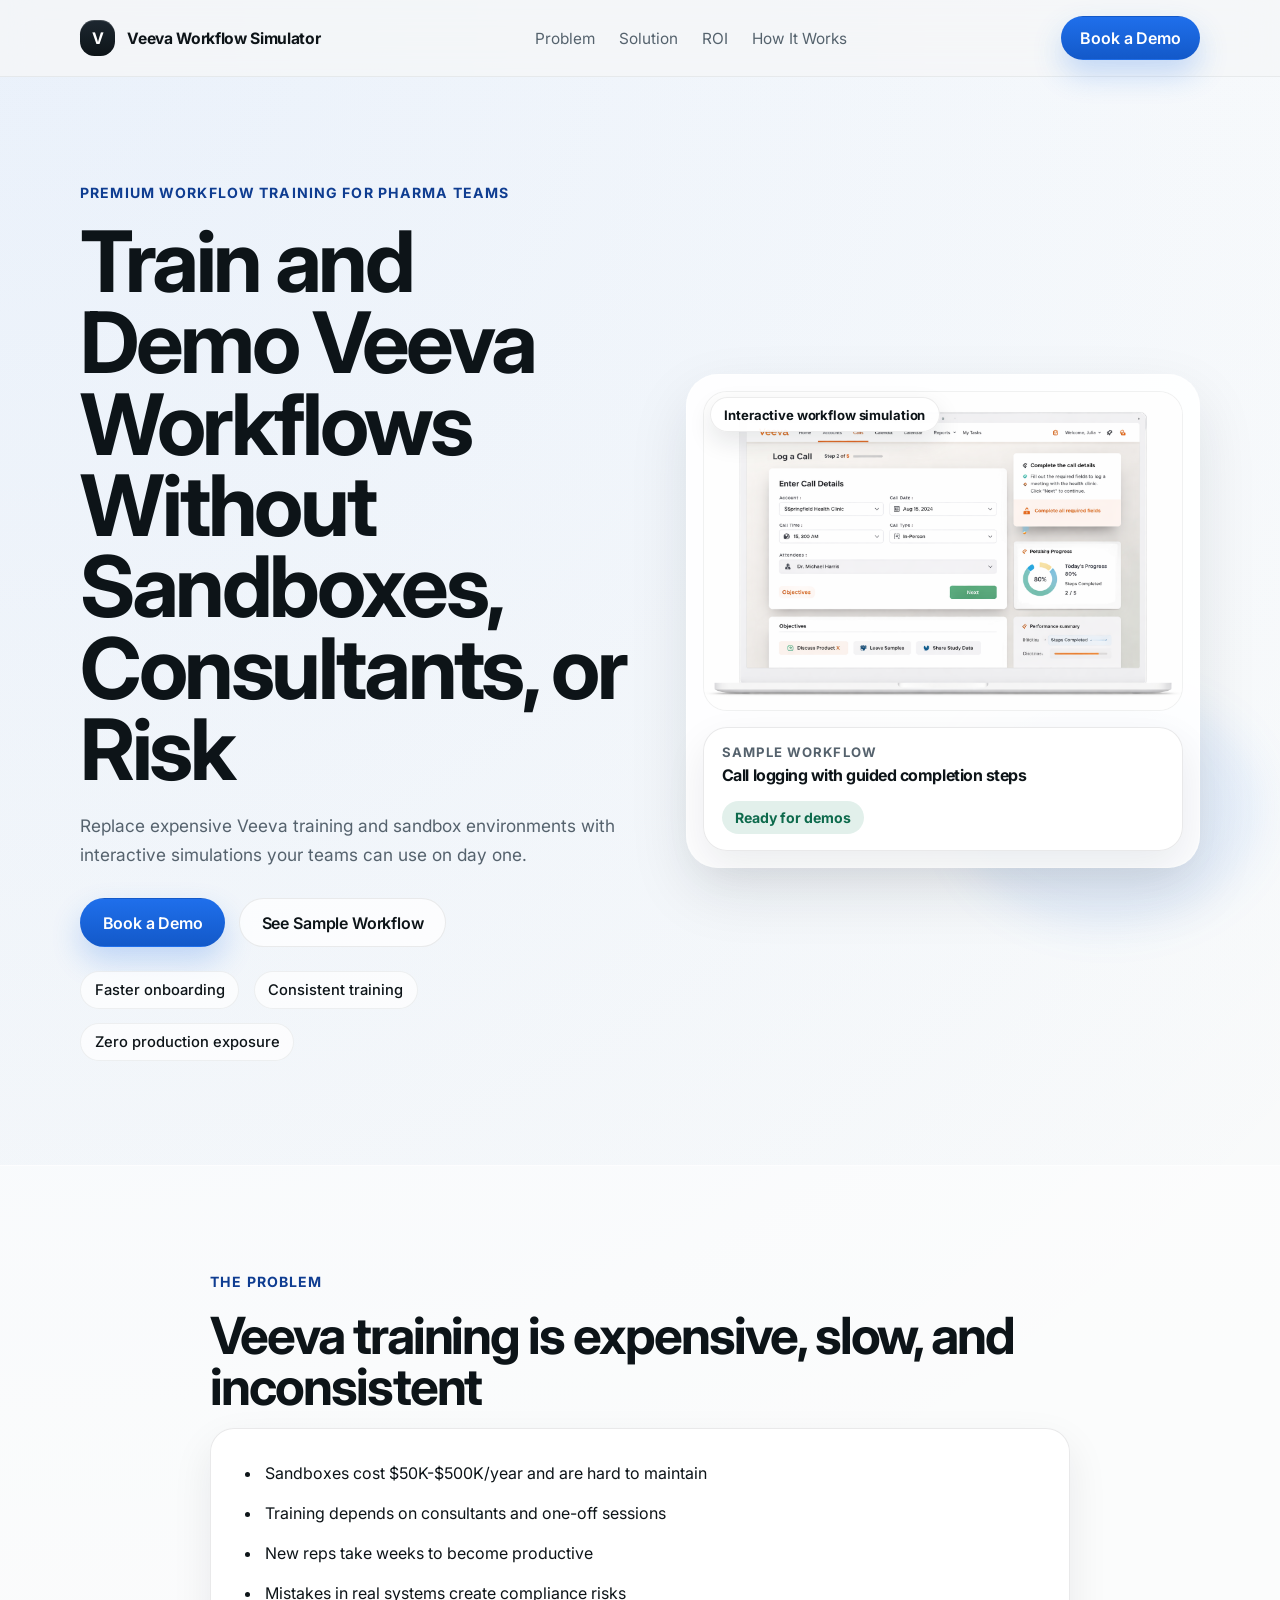
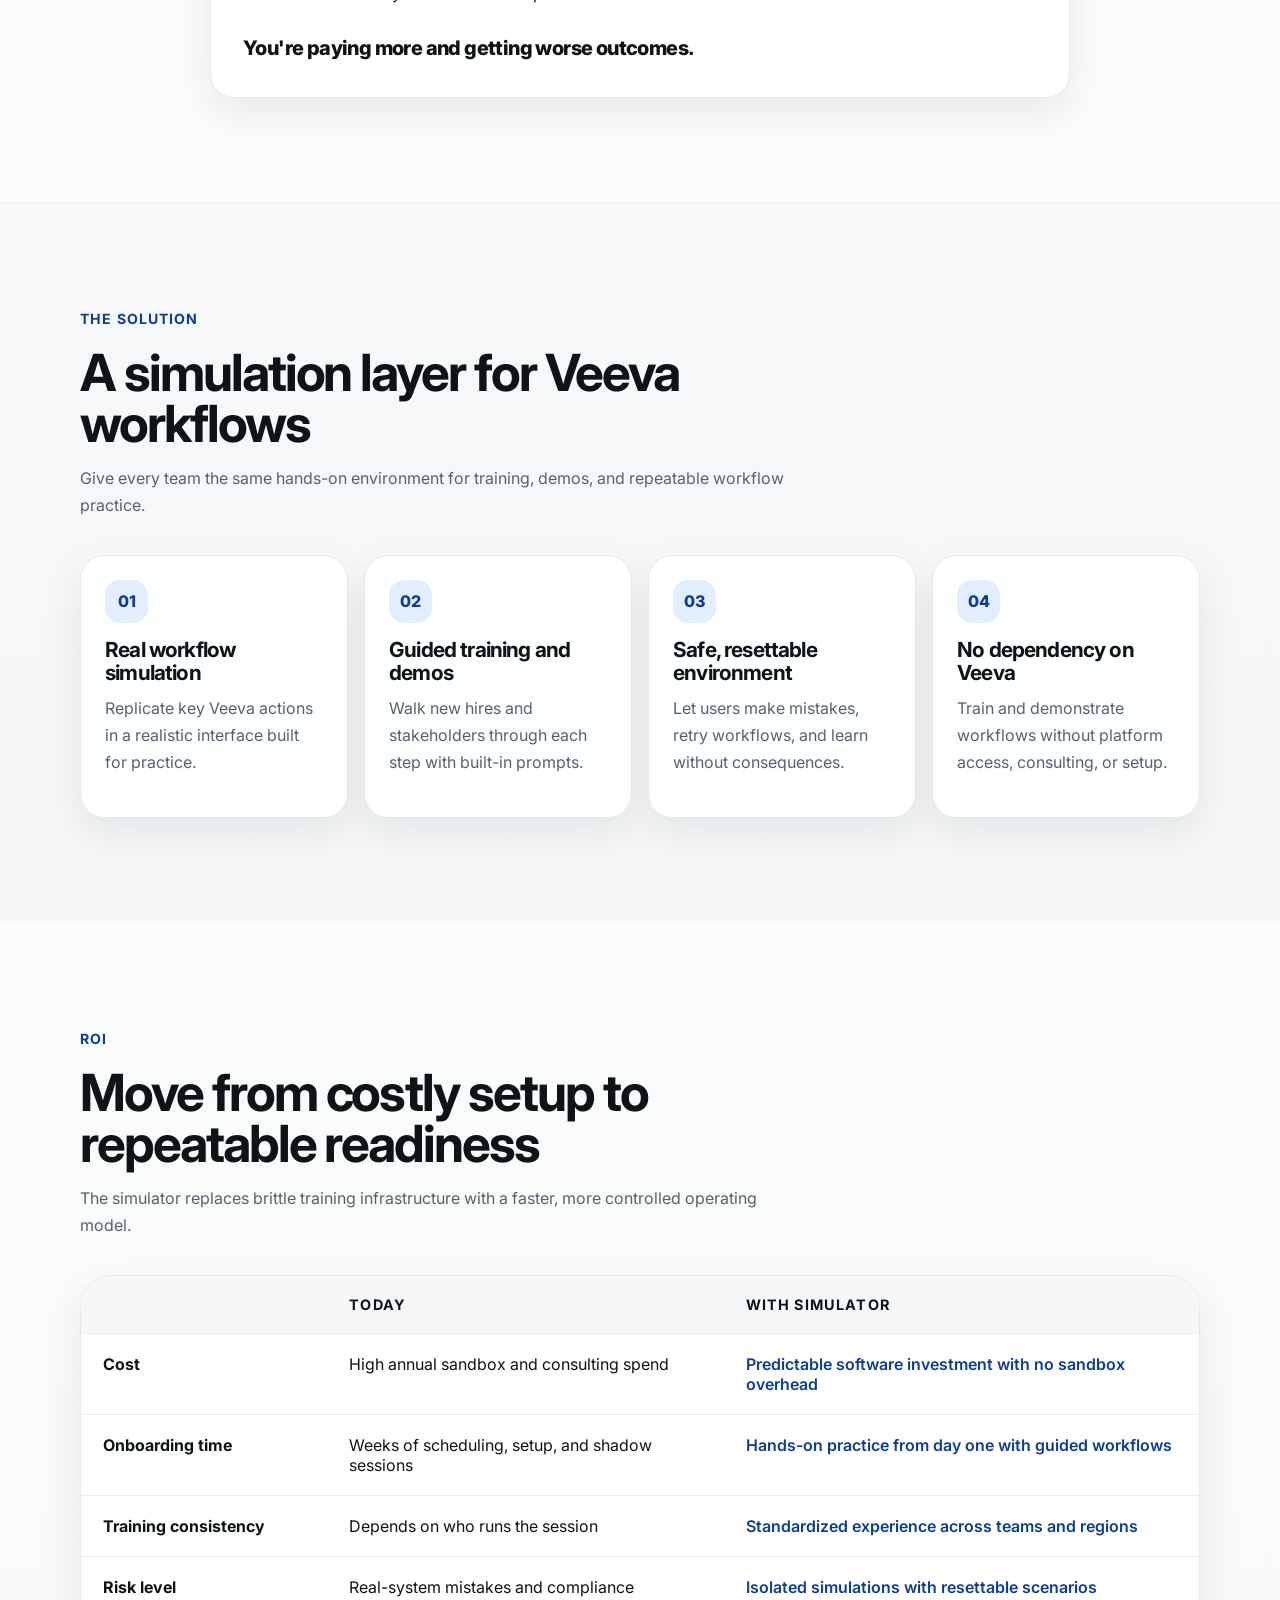
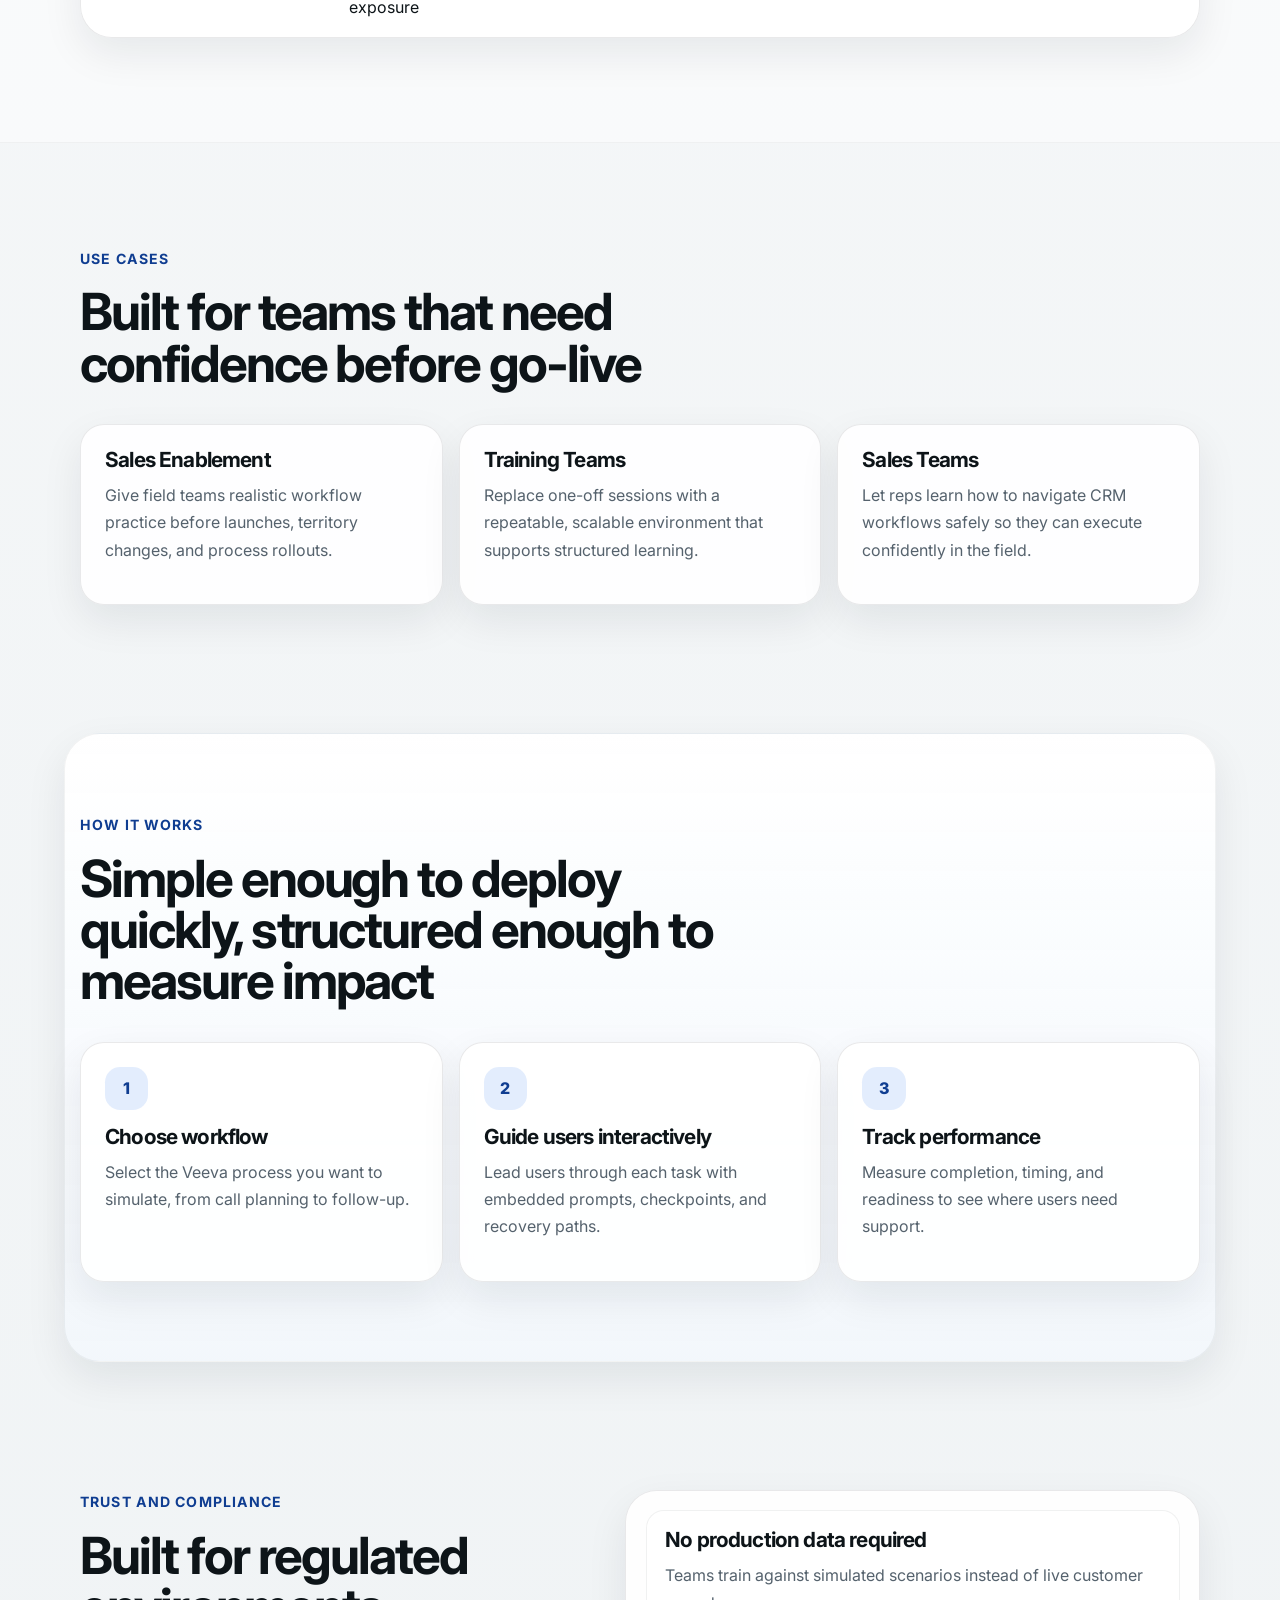
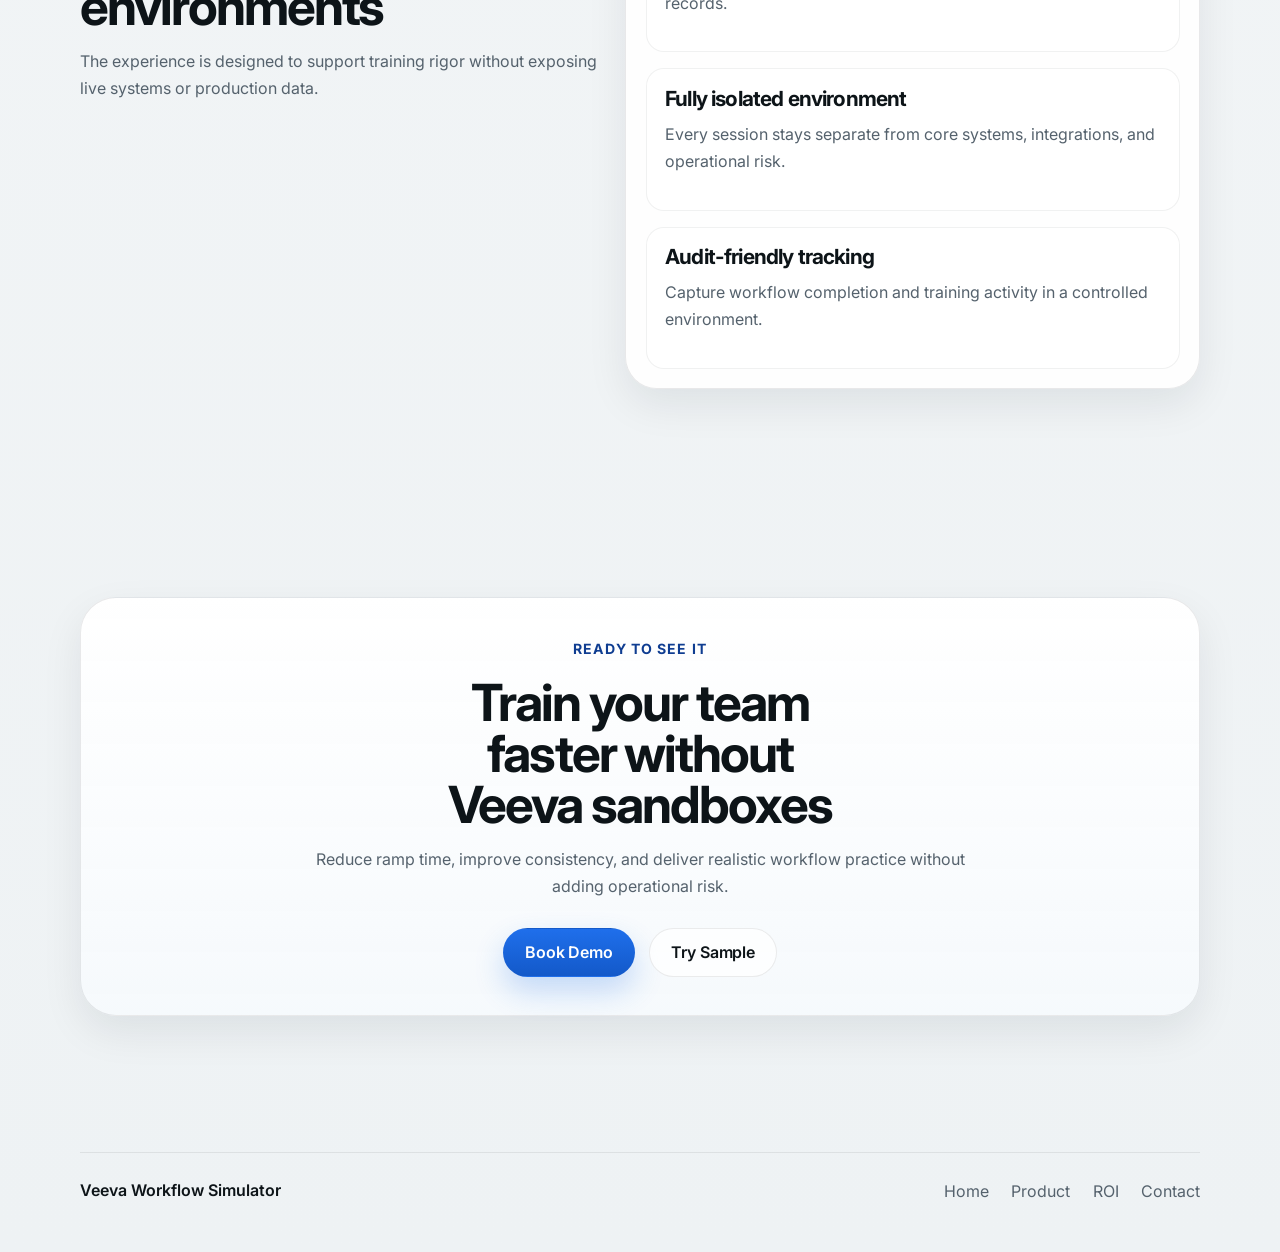
==== index.html @ b6fef2cb "Initial landing page" ====
<!DOCTYPE html>
<html lang="en">
  <head>
    <meta charset="UTF-8" />
    <meta name="viewport" content="width=device-width, initial-scale=1.0" />
    <title>Veeva Workflow Simulator</title>
    <meta
      name="description"
      content="Train and demo Veeva CRM workflows without sandboxes, consultants, or risk."
    />
    <link rel="preconnect" href="https://fonts.googleapis.com" />
    <link rel="preconnect" href="https://fonts.gstatic.com" crossorigin />
    <link
      href="https://fonts.googleapis.com/css2?family=Inter:wght@400;500;600;700;800&display=swap"
      rel="stylesheet"
    />
    <link rel="stylesheet" href="styles.css" />
  </head>
  <body>
    <div class="page-shell">
      <header class="site-header" id="top">
        <div class="container nav-row">
          <a class="brand" href="#top" aria-label="Veeva Workflow Simulator home">
            <span class="brand-mark">V</span>
            <span class="brand-text">Veeva Workflow Simulator</span>
          </a>

          <nav class="site-nav" aria-label="Primary">
            <a href="#problem">Problem</a>
            <a href="#solution">Solution</a>
            <a href="#roi">ROI</a>
            <a href="#how-it-works">How It Works</a>
          </nav>

          <a
            class="button button-primary button-small"
            href="https://calendly.com/justsaiingthings/30min"
            target="_blank"
            rel="noreferrer"
            >Book a Demo</a
          >
        </div>
      </header>

      <main>
        <section class="hero section">
          <div class="container hero-grid">
            <div class="hero-copy">
              <p class="eyebrow">Premium workflow training for pharma teams</p>
              <h1>Train and Demo Veeva Workflows Without Sandboxes, Consultants, or Risk</h1>
              <p class="hero-text">
                Replace expensive Veeva training and sandbox environments with
                interactive simulations your teams can use on day one.
              </p>
              <div class="hero-actions">
                <a
                  class="button button-primary"
                  href="https://calendly.com/justsaiingthings/30min"
                  target="_blank"
                  rel="noreferrer"
                  >Book a Demo</a
                >
                <a class="button button-secondary" href="#sample-workflow">See Sample Workflow</a>
              </div>
              <div class="hero-meta">
                <span>Faster onboarding</span>
                <span>Consistent training</span>
                <span>Zero production exposure</span>
              </div>
            </div>

            <div class="hero-panel" aria-label="Product preview">
              <div class="hero-shot-frame">
                <div class="hero-shot-badge">Interactive workflow simulation</div>
                <img
                  class="hero-shot"
                  src="assets/veeva-workflow-simulator-mock.png"
                  alt="Veeva workflow simulator call logging screen shown inside a laptop mockup"
                />
                <div class="hero-shot-caption">
                  <div>
                    <span>Sample workflow</span>
                    <strong>Call logging with guided completion steps</strong>
                  </div>
                  <span class="status-badge">Ready for demos</span>
                </div>
              </div>
            </div>
          </div>
        </section>

        <section class="section section-muted" id="problem">
          <div class="container narrow">
            <p class="eyebrow">The problem</p>
            <h2>Veeva training is expensive, slow, and inconsistent</h2>
            <div class="problem-panel">
              <ul class="bullet-list">
                <li>Sandboxes cost $50K-$500K/year and are hard to maintain</li>
                <li>Training depends on consultants and one-off sessions</li>
                <li>New reps take weeks to become productive</li>
                <li>Mistakes in real systems create compliance risks</li>
              </ul>
              <p class="problem-statement">You're paying more and getting worse outcomes.</p>
            </div>
          </div>
        </section>

        <section class="section" id="solution">
          <div class="container">
            <div class="section-heading">
              <p class="eyebrow">The solution</p>
              <h2>A simulation layer for Veeva workflows</h2>
              <p>
                Give every team the same hands-on environment for training, demos, and
                repeatable workflow practice.
              </p>
            </div>
            <div class="feature-grid">
              <article class="feature-card">
                <div class="feature-icon">01</div>
                <h3>Real workflow simulation</h3>
                <p>Replicate key Veeva actions in a realistic interface built for practice.</p>
              </article>
              <article class="feature-card">
                <div class="feature-icon">02</div>
                <h3>Guided training and demos</h3>
                <p>Walk new hires and stakeholders through each step with built-in prompts.</p>
              </article>
              <article class="feature-card">
                <div class="feature-icon">03</div>
                <h3>Safe, resettable environment</h3>
                <p>Let users make mistakes, retry workflows, and learn without consequences.</p>
              </article>
              <article class="feature-card">
                <div class="feature-icon">04</div>
                <h3>No dependency on Veeva</h3>
                <p>Train and demonstrate workflows without platform access, consulting, or setup.</p>
              </article>
            </div>
          </div>
        </section>

        <section class="section section-muted" id="roi">
          <div class="container">
            <div class="section-heading">
              <p class="eyebrow">ROI</p>
              <h2>Move from costly setup to repeatable readiness</h2>
              <p>
                The simulator replaces brittle training infrastructure with a faster,
                more controlled operating model.
              </p>
            </div>
            <div class="comparison-table-wrapper">
              <table class="comparison-table">
                <thead>
                  <tr>
                    <th scope="col"></th>
                    <th scope="col">Today</th>
                    <th scope="col">With Simulator</th>
                  </tr>
                </thead>
                <tbody>
                  <tr>
                    <th scope="row">Cost</th>
                    <td>High annual sandbox and consulting spend</td>
                    <td>Predictable software investment with no sandbox overhead</td>
                  </tr>
                  <tr>
                    <th scope="row">Onboarding time</th>
                    <td>Weeks of scheduling, setup, and shadow sessions</td>
                    <td>Hands-on practice from day one with guided workflows</td>
                  </tr>
                  <tr>
                    <th scope="row">Training consistency</th>
                    <td>Depends on who runs the session</td>
                    <td>Standardized experience across teams and regions</td>
                  </tr>
                  <tr>
                    <th scope="row">Risk level</th>
                    <td>Real-system mistakes and compliance exposure</td>
                    <td>Isolated simulations with resettable scenarios</td>
                  </tr>
                </tbody>
              </table>
            </div>
          </div>
        </section>

        <section class="section" id="use-cases">
          <div class="container">
            <div class="section-heading">
              <p class="eyebrow">Use cases</p>
              <h2>Built for teams that need confidence before go-live</h2>
            </div>
            <div class="use-case-grid">
              <article class="use-case-card">
                <h3>Sales Enablement</h3>
                <p>
                  Give field teams realistic workflow practice before launches, territory
                  changes, and process rollouts.
                </p>
              </article>
              <article class="use-case-card">
                <h3>Training Teams</h3>
                <p>
                  Replace one-off sessions with a repeatable, scalable environment that
                  supports structured learning.
                </p>
              </article>
              <article class="use-case-card">
                <h3>Sales Teams</h3>
                <p>
                  Let reps learn how to navigate CRM workflows safely so they can execute
                  confidently in the field.
                </p>
              </article>
            </div>
          </div>
        </section>

        <section class="section section-accent" id="how-it-works">
          <div class="container">
            <div class="section-heading">
              <p class="eyebrow">How it works</p>
              <h2>Simple enough to deploy quickly, structured enough to measure impact</h2>
            </div>
            <div class="steps-grid">
              <article class="step-card">
                <div class="step-icon">1</div>
                <h3>Choose workflow</h3>
                <p>Select the Veeva process you want to simulate, from call planning to follow-up.</p>
              </article>
              <article class="step-card">
                <div class="step-icon">2</div>
                <h3>Guide users interactively</h3>
                <p>Lead users through each task with embedded prompts, checkpoints, and recovery paths.</p>
              </article>
              <article class="step-card">
                <div class="step-icon">3</div>
                <h3>Track performance</h3>
                <p>Measure completion, timing, and readiness to see where users need support.</p>
              </article>
            </div>
          </div>
        </section>

        <section class="section" id="sample-workflow">
          <div class="container trust-grid">
            <div class="section-heading align-left">
              <p class="eyebrow">Trust and compliance</p>
              <h2>Built for regulated environments</h2>
              <p>
                The experience is designed to support training rigor without exposing live
                systems or production data.
              </p>
            </div>
            <div class="trust-panel">
              <div class="trust-item">
                <h3>No production data required</h3>
                <p>Teams train against simulated scenarios instead of live customer records.</p>
              </div>
              <div class="trust-item">
                <h3>Fully isolated environment</h3>
                <p>Every session stays separate from core systems, integrations, and operational risk.</p>
              </div>
              <div class="trust-item">
                <h3>Audit-friendly tracking</h3>
                <p>Capture workflow completion and training activity in a controlled environment.</p>
              </div>
            </div>
          </div>
        </section>

        <section class="section final-cta" id="final-cta">
          <div class="container final-cta-card">
            <p class="eyebrow">Ready to see it</p>
            <h2>Train your team faster without Veeva sandboxes</h2>
            <p>
              Reduce ramp time, improve consistency, and deliver realistic workflow practice
              without adding operational risk.
            </p>
            <div class="hero-actions">
              <a
                class="button button-primary"
                href="https://calendly.com/justsaiingthings/30min"
                target="_blank"
                rel="noreferrer"
                >Book Demo</a
              >
              <a class="button button-secondary" href="#sample-workflow">Try Sample</a>
            </div>
          </div>
        </section>
      </main>

      <footer class="site-footer">
        <div class="container footer-row">
          <p>Veeva Workflow Simulator</p>
          <div class="footer-links">
            <a href="#top">Home</a>
            <a href="#solution">Product</a>
            <a href="#roi">ROI</a>
            <a href="#final-cta">Contact</a>
          </div>
        </div>
      </footer>
    </div>

    <script src="script.js"></script>
  </body>
</html>
---- styles.css ----
:root {
  --bg: #f5f7f8;
  --surface: rgba(255, 255, 255, 0.9);
  --surface-strong: #ffffff;
  --surface-dark: #101417;
  --text: #0d1418;
  --muted: #55626d;
  --border: rgba(13, 20, 24, 0.09);
  --border-strong: rgba(13, 20, 24, 0.16);
  --accent: #1f6feb;
  --accent-soft: rgba(31, 111, 235, 0.12);
  --accent-deep: #0f3d91;
  --success-soft: rgba(18, 128, 92, 0.12);
  --shadow-lg: 0 24px 60px rgba(18, 29, 37, 0.10);
  --shadow-md: 0 16px 40px rgba(18, 29, 37, 0.08);
  --radius-xl: 32px;
  --radius-lg: 24px;
  --radius-md: 18px;
  --radius-sm: 14px;
  --container: 1120px;
}

*,
*::before,
*::after {
  box-sizing: border-box;
}

html {
  scroll-behavior: smooth;
}

body {
  margin: 0;
  font-family: "Inter", system-ui, -apple-system, BlinkMacSystemFont, "Segoe UI", sans-serif;
  background:
    radial-gradient(circle at top left, rgba(31, 111, 235, 0.08), transparent 28%),
    linear-gradient(180deg, #fbfcfc 0%, var(--bg) 45%, #eef2f4 100%);
  color: var(--text);
}

a {
  color: inherit;
  text-decoration: none;
}

a:focus-visible,
button:focus-visible {
  outline: 3px solid rgba(31, 111, 235, 0.28);
  outline-offset: 3px;
}

img {
  max-width: 100%;
}

button,
a,
input,
textarea,
select {
  font: inherit;
}

.page-shell {
  min-height: 100vh;
}

.container {
  width: min(calc(100% - 2rem), var(--container));
  margin: 0 auto;
}

.narrow {
  width: min(calc(100% - 2rem), 860px);
}

.section {
  padding: 5.5rem 0;
}

.section-muted {
  background: rgba(255, 255, 255, 0.52);
  border-top: 1px solid rgba(255, 255, 255, 0.72);
  border-bottom: 1px solid rgba(13, 20, 24, 0.04);
}

.section-accent {
  position: relative;
}

.section-accent::before {
  content: "";
  position: absolute;
  inset: 1.5rem auto auto 50%;
  width: min(90vw, 1160px);
  height: calc(100% - 3rem);
  transform: translateX(-50%);
  border-radius: 36px;
  background: linear-gradient(180deg, rgba(255, 255, 255, 0.94), rgba(242, 247, 252, 0.88));
  border: 1px solid rgba(13, 20, 24, 0.05);
  box-shadow: var(--shadow-md);
  z-index: 0;
}

.section-accent .container {
  position: relative;
  z-index: 1;
}

.site-header {
  position: sticky;
  top: 0;
  z-index: 10;
  backdrop-filter: blur(18px);
  background: rgba(245, 247, 248, 0.78);
  border-bottom: 1px solid rgba(13, 20, 24, 0.06);
}

.site-header.is-scrolled {
  background: rgba(255, 255, 255, 0.92);
  box-shadow: 0 8px 30px rgba(18, 29, 37, 0.05);
}

.nav-row {
  display: flex;
  align-items: center;
  justify-content: space-between;
  gap: 1rem;
  min-height: 76px;
}

.brand {
  display: inline-flex;
  align-items: center;
  gap: 0.75rem;
  font-weight: 700;
  letter-spacing: -0.02em;
}

.brand-mark {
  display: grid;
  place-items: center;
  width: 2.2rem;
  height: 2.2rem;
  border-radius: 0.9rem;
  background: linear-gradient(180deg, #1d2730, #0d1418);
  color: #fff;
  box-shadow: inset 0 1px 0 rgba(255, 255, 255, 0.16);
}

.brand-text {
  font-size: 0.98rem;
}

.site-nav {
  display: none;
  align-items: center;
  gap: 1.5rem;
  color: var(--muted);
  font-size: 0.96rem;
}

.site-nav a:hover,
.footer-links a:hover {
  color: var(--text);
}

.button {
  display: inline-flex;
  align-items: center;
  justify-content: center;
  min-height: 3rem;
  padding: 0.85rem 1.35rem;
  border-radius: 999px;
  border: 1px solid transparent;
  font-weight: 600;
  letter-spacing: -0.01em;
  transition:
    transform 180ms ease,
    box-shadow 180ms ease,
    border-color 180ms ease,
    background-color 180ms ease;
}

.button:hover {
  transform: translateY(-1px);
}

.button-primary {
  background: linear-gradient(180deg, var(--accent), #1359c9);
  color: #fff;
  box-shadow: 0 14px 30px rgba(31, 111, 235, 0.24);
}

.button-primary:hover {
  box-shadow: 0 18px 34px rgba(31, 111, 235, 0.28);
}

.button-secondary {
  background: rgba(255, 255, 255, 0.72);
  color: var(--text);
  border-color: rgba(13, 20, 24, 0.08);
}

.button-secondary:hover {
  background: rgba(255, 255, 255, 0.96);
  border-color: rgba(13, 20, 24, 0.14);
}

.button-small {
  min-height: 2.65rem;
  padding: 0.7rem 1.15rem;
}

.hero {
  padding-top: 4rem;
  overflow: hidden;
}

.hero-grid {
  display: grid;
  gap: 2.5rem;
  align-items: center;
}

.eyebrow {
  margin: 0 0 1rem;
  color: var(--accent-deep);
  font-size: 0.88rem;
  font-weight: 700;
  letter-spacing: 0.08em;
  text-transform: uppercase;
}

h1,
h2,
h3,
p {
  margin-top: 0;
}

h1,
h2,
h3 {
  letter-spacing: -0.04em;
}

h1 {
  margin-bottom: 1.25rem;
  font-size: clamp(2.8rem, 7vw, 5.3rem);
  line-height: 0.96;
  max-width: 12ch;
}

h2 {
  margin-bottom: 1rem;
  font-size: clamp(2rem, 4vw, 3.4rem);
  line-height: 1;
}

h3 {
  margin-bottom: 0.75rem;
  font-size: 1.3rem;
  line-height: 1.1;
}

p {
  color: var(--muted);
  line-height: 1.7;
}

.hero-text {
  max-width: 36rem;
  margin-bottom: 1.8rem;
  font-size: 1.08rem;
}

.hero-actions {
  display: flex;
  flex-wrap: wrap;
  gap: 0.85rem;
}

.hero-meta {
  display: flex;
  flex-wrap: wrap;
  gap: 0.9rem;
  margin-top: 1.5rem;
}

.hero-meta span {
  display: inline-flex;
  align-items: center;
  gap: 0.4rem;
  padding: 0.55rem 0.85rem;
  border-radius: 999px;
  background: rgba(255, 255, 255, 0.7);
  border: 1px solid rgba(13, 20, 24, 0.06);
  color: var(--text);
  font-size: 0.92rem;
  font-weight: 500;
}

.hero-panel {
  position: relative;
}

.hero-panel::before {
  content: "";
  position: absolute;
  inset: auto -12% -12% auto;
  width: 60%;
  height: 48%;
  border-radius: 50%;
  background: rgba(31, 111, 235, 0.08);
  filter: blur(20px);
}

.hero-shot-frame {
  position: relative;
  padding: 1rem;
  border-radius: var(--radius-xl);
  background: rgba(255, 255, 255, 0.88);
  border: 1px solid rgba(255, 255, 255, 0.9);
  box-shadow: var(--shadow-lg);
}

.hero-shot-badge {
  position: absolute;
  top: 1.4rem;
  left: 1.4rem;
  z-index: 1;
  display: inline-flex;
  align-items: center;
  min-height: 2.2rem;
  padding: 0.45rem 0.85rem;
  border-radius: 999px;
  background: rgba(255, 255, 255, 0.92);
  border: 1px solid rgba(13, 20, 24, 0.08);
  color: var(--text);
  font-size: 0.82rem;
  font-weight: 700;
  letter-spacing: -0.01em;
  box-shadow: 0 10px 24px rgba(18, 29, 37, 0.10);
}

.hero-shot {
  display: block;
  width: 100%;
  height: auto;
  border-radius: 24px;
  border: 1px solid rgba(13, 20, 24, 0.06);
  background: #fff;
}

.hero-shot-caption,
.feature-card,
.use-case-card,
.step-card,
.trust-panel,
.problem-panel,
.final-cta-card {
  background: var(--surface);
  border: 1px solid var(--border);
  box-shadow: var(--shadow-md);
}

.hero-shot-caption {
  display: flex;
  flex-wrap: wrap;
  align-items: center;
  justify-content: space-between;
  gap: 1rem;
  margin-top: 1rem;
  padding: 1rem 1.1rem;
  border-radius: var(--radius-lg);
}

.status-badge {
  padding: 0.5rem 0.8rem;
  border-radius: 999px;
  background: var(--success-soft);
  color: #0d6a4c;
  font-size: 0.88rem;
  font-weight: 700;
}

.hero-shot-caption > div > span {
  display: block;
  margin-bottom: 0.3rem;
  color: var(--muted);
  font-size: 0.82rem;
  font-weight: 700;
  letter-spacing: 0.08em;
  text-transform: uppercase;
}

.hero-shot-caption > div > strong {
  display: block;
  letter-spacing: -0.03em;
  color: var(--text);
}

.section-heading {
  max-width: 44rem;
  margin-bottom: 2.2rem;
}

.section-heading.align-left {
  margin-bottom: 0;
}

.bullet-list {
  margin: 0;
  padding-left: 1.2rem;
  color: var(--text);
}

.bullet-list li {
  margin-bottom: 0.9rem;
  padding-left: 0.2rem;
  line-height: 1.6;
}

.problem-panel {
  padding: 2rem;
  border-radius: var(--radius-lg);
}

.problem-statement {
  margin: 1.5rem 0 0;
  color: var(--text);
  font-size: 1.25rem;
  font-weight: 800;
  letter-spacing: -0.03em;
}

.feature-grid,
.use-case-grid,
.steps-grid {
  display: grid;
  gap: 1rem;
}

.feature-card,
.use-case-card,
.step-card {
  padding: 1.5rem;
  border-radius: var(--radius-lg);
  transition:
    transform 180ms ease,
    box-shadow 180ms ease,
    border-color 180ms ease;
}

.feature-card:hover,
.use-case-card:hover,
.step-card:hover {
  transform: translateY(-3px);
  border-color: var(--border-strong);
  box-shadow: 0 20px 44px rgba(18, 29, 37, 0.11);
}

.feature-icon,
.step-icon {
  display: inline-grid;
  place-items: center;
  width: 2.7rem;
  height: 2.7rem;
  margin-bottom: 1rem;
  border-radius: 0.95rem;
  background: var(--accent-soft);
  color: var(--accent-deep);
  font-weight: 800;
}

.comparison-table-wrapper {
  overflow-x: auto;
  border-radius: var(--radius-xl);
  border: 1px solid var(--border);
  background: rgba(255, 255, 255, 0.88);
  box-shadow: var(--shadow-md);
}

.comparison-table {
  width: 100%;
  border-collapse: collapse;
  min-width: 720px;
}

.comparison-table th,
.comparison-table td {
  padding: 1.25rem 1.4rem;
  text-align: left;
  border-bottom: 1px solid rgba(13, 20, 24, 0.08);
  vertical-align: top;
}

.comparison-table thead th {
  background: rgba(245, 247, 248, 0.92);
  color: var(--text);
  font-size: 0.9rem;
  text-transform: uppercase;
  letter-spacing: 0.08em;
}

.comparison-table tbody th {
  color: var(--text);
  width: 22%;
}

.comparison-table tbody tr:last-child th,
.comparison-table tbody tr:last-child td {
  border-bottom: 0;
}

.comparison-table td:last-child {
  color: var(--accent-deep);
  font-weight: 600;
}

.trust-grid {
  display: grid;
  gap: 1.6rem;
  align-items: start;
}

.trust-panel {
  display: grid;
  gap: 1rem;
  padding: 1.2rem;
  border-radius: var(--radius-xl);
}

.trust-item {
  padding: 1.15rem;
  border-radius: var(--radius-md);
  background: rgba(255, 255, 255, 0.82);
  border: 1px solid rgba(13, 20, 24, 0.06);
}

.trust-item h3,
.use-case-card h3,
.step-card h3,
.feature-card h3 {
  margin-bottom: 0.65rem;
}

.final-cta {
  padding-top: 2rem;
}

.final-cta-card {
  padding: 2.4rem;
  border-radius: calc(var(--radius-xl) + 4px);
  text-align: center;
  background:
    linear-gradient(180deg, rgba(255, 255, 255, 0.96), rgba(245, 249, 252, 0.92)),
    var(--surface);
}

.final-cta-card h2 {
  max-width: 13ch;
  margin-right: auto;
  margin-left: auto;
}

.final-cta-card p {
  max-width: 42rem;
  margin-right: auto;
  margin-left: auto;
}

.final-cta-card .hero-actions {
  justify-content: center;
  margin-top: 1.7rem;
}

.site-footer {
  padding: 2rem 0 3rem;
}

.footer-row {
  display: flex;
  flex-direction: column;
  gap: 1rem;
  padding-top: 1.5rem;
  border-top: 1px solid rgba(13, 20, 24, 0.08);
}

.footer-row p {
  margin: 0;
  color: var(--text);
  font-weight: 600;
}

.footer-links {
  display: flex;
  flex-wrap: wrap;
  gap: 1rem 1.4rem;
  color: var(--muted);
}

[data-reveal] {
  opacity: 0;
  transform: translateY(20px);
  transition:
    opacity 540ms ease,
    transform 540ms ease;
}

[data-reveal].is-visible {
  opacity: 1;
  transform: translateY(0);
}

@media (min-width: 700px) {
  .section {
    padding: 6.5rem 0;
  }

  .feature-grid,
  .steps-grid {
    grid-template-columns: repeat(2, minmax(0, 1fr));
  }

  .use-case-grid {
    grid-template-columns: repeat(3, minmax(0, 1fr));
  }

  .trust-grid {
    grid-template-columns: minmax(0, 0.95fr) minmax(0, 1.05fr);
  }

  .footer-row {
    flex-direction: row;
    align-items: center;
    justify-content: space-between;
  }
}

@media (min-width: 920px) {
  .site-nav {
    display: inline-flex;
  }

  .hero-grid {
    grid-template-columns: minmax(0, 1fr) minmax(420px, 0.92fr);
    gap: 3rem;
  }

  .feature-grid {
    grid-template-columns: repeat(4, minmax(0, 1fr));
  }

  .steps-grid {
    grid-template-columns: repeat(3, minmax(0, 1fr));
  }
}

@media (max-width: 699px) {
  .site-header .button-small {
    display: none;
  }

  h1 {
    max-width: 10ch;
  }
}

@media (prefers-reduced-motion: reduce) {
  html {
    scroll-behavior: auto;
  }

  *,
  *::before,
  *::after {
    animation-duration: 0.01ms !important;
    animation-iteration-count: 1 !important;
    transition-duration: 0.01ms !important;
    scroll-behavior: auto !important;
  }

  [data-reveal] {
    opacity: 1;
    transform: none;
  }
}
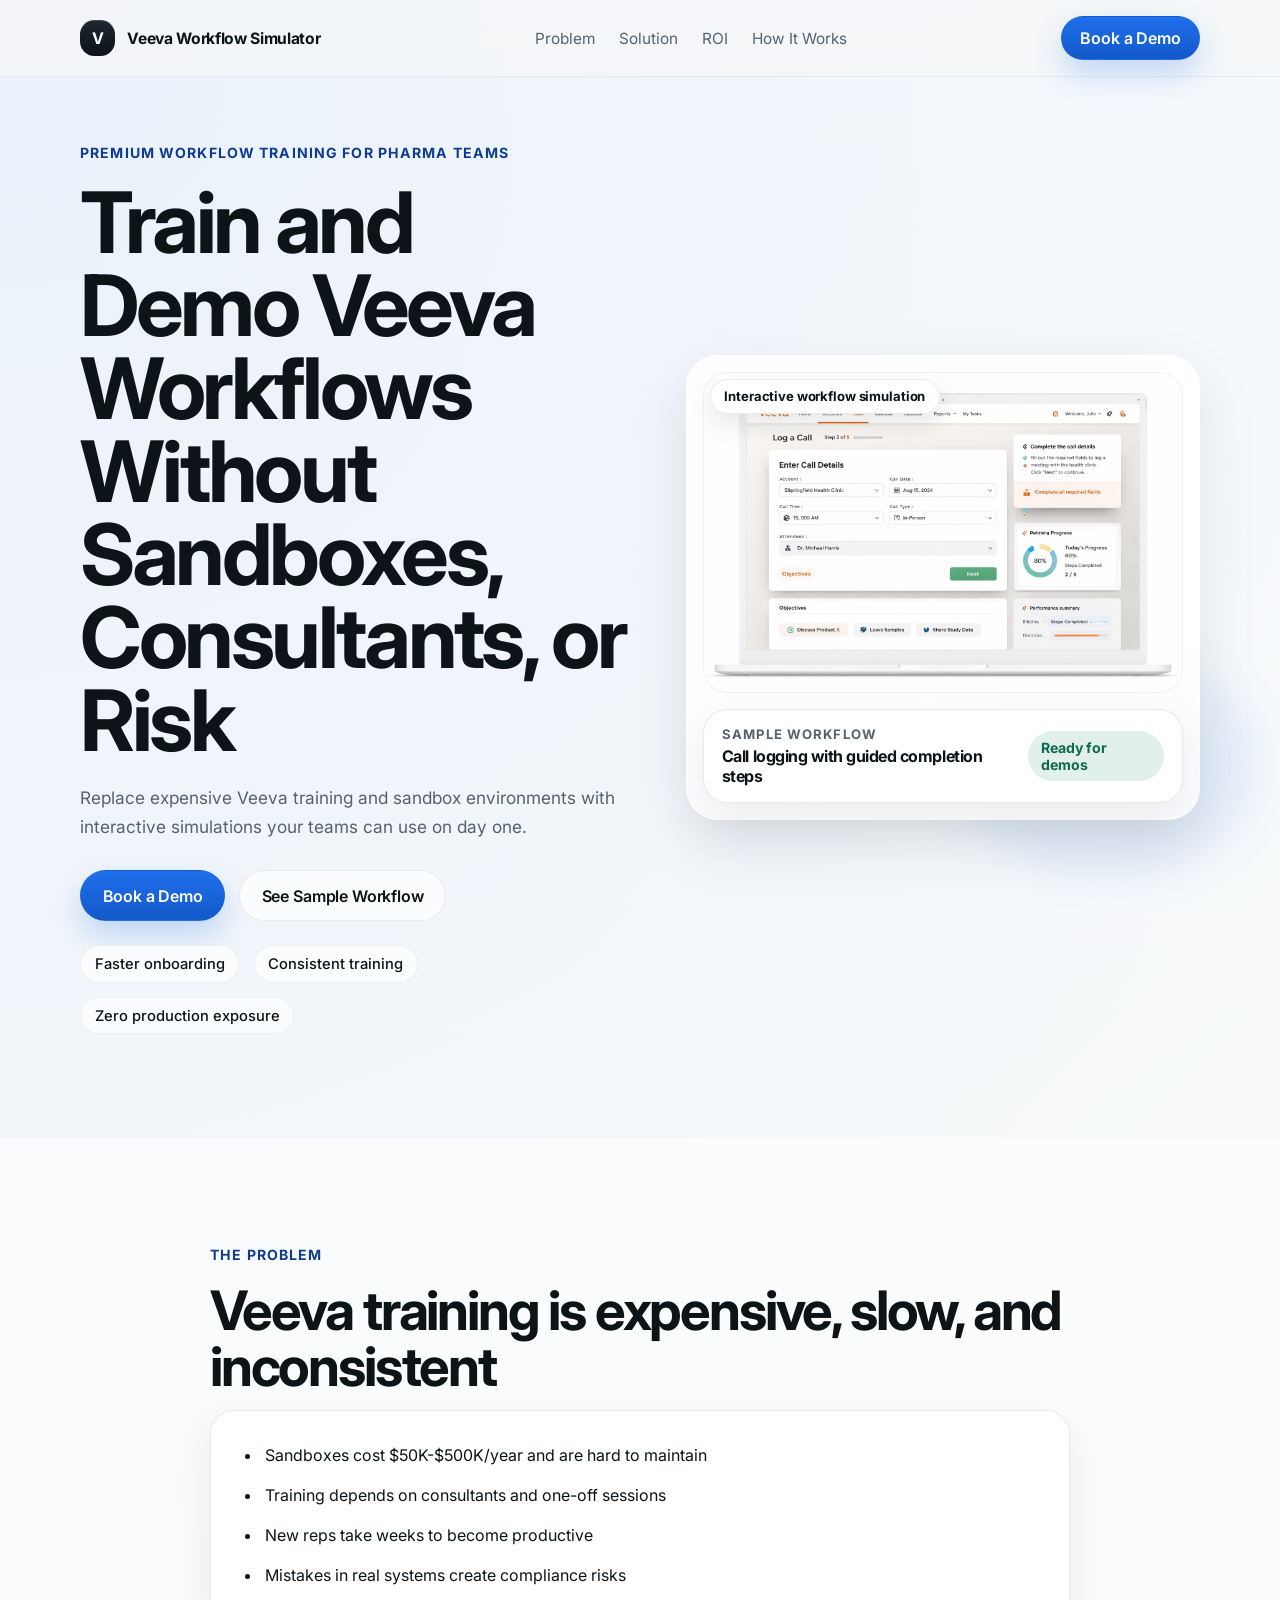
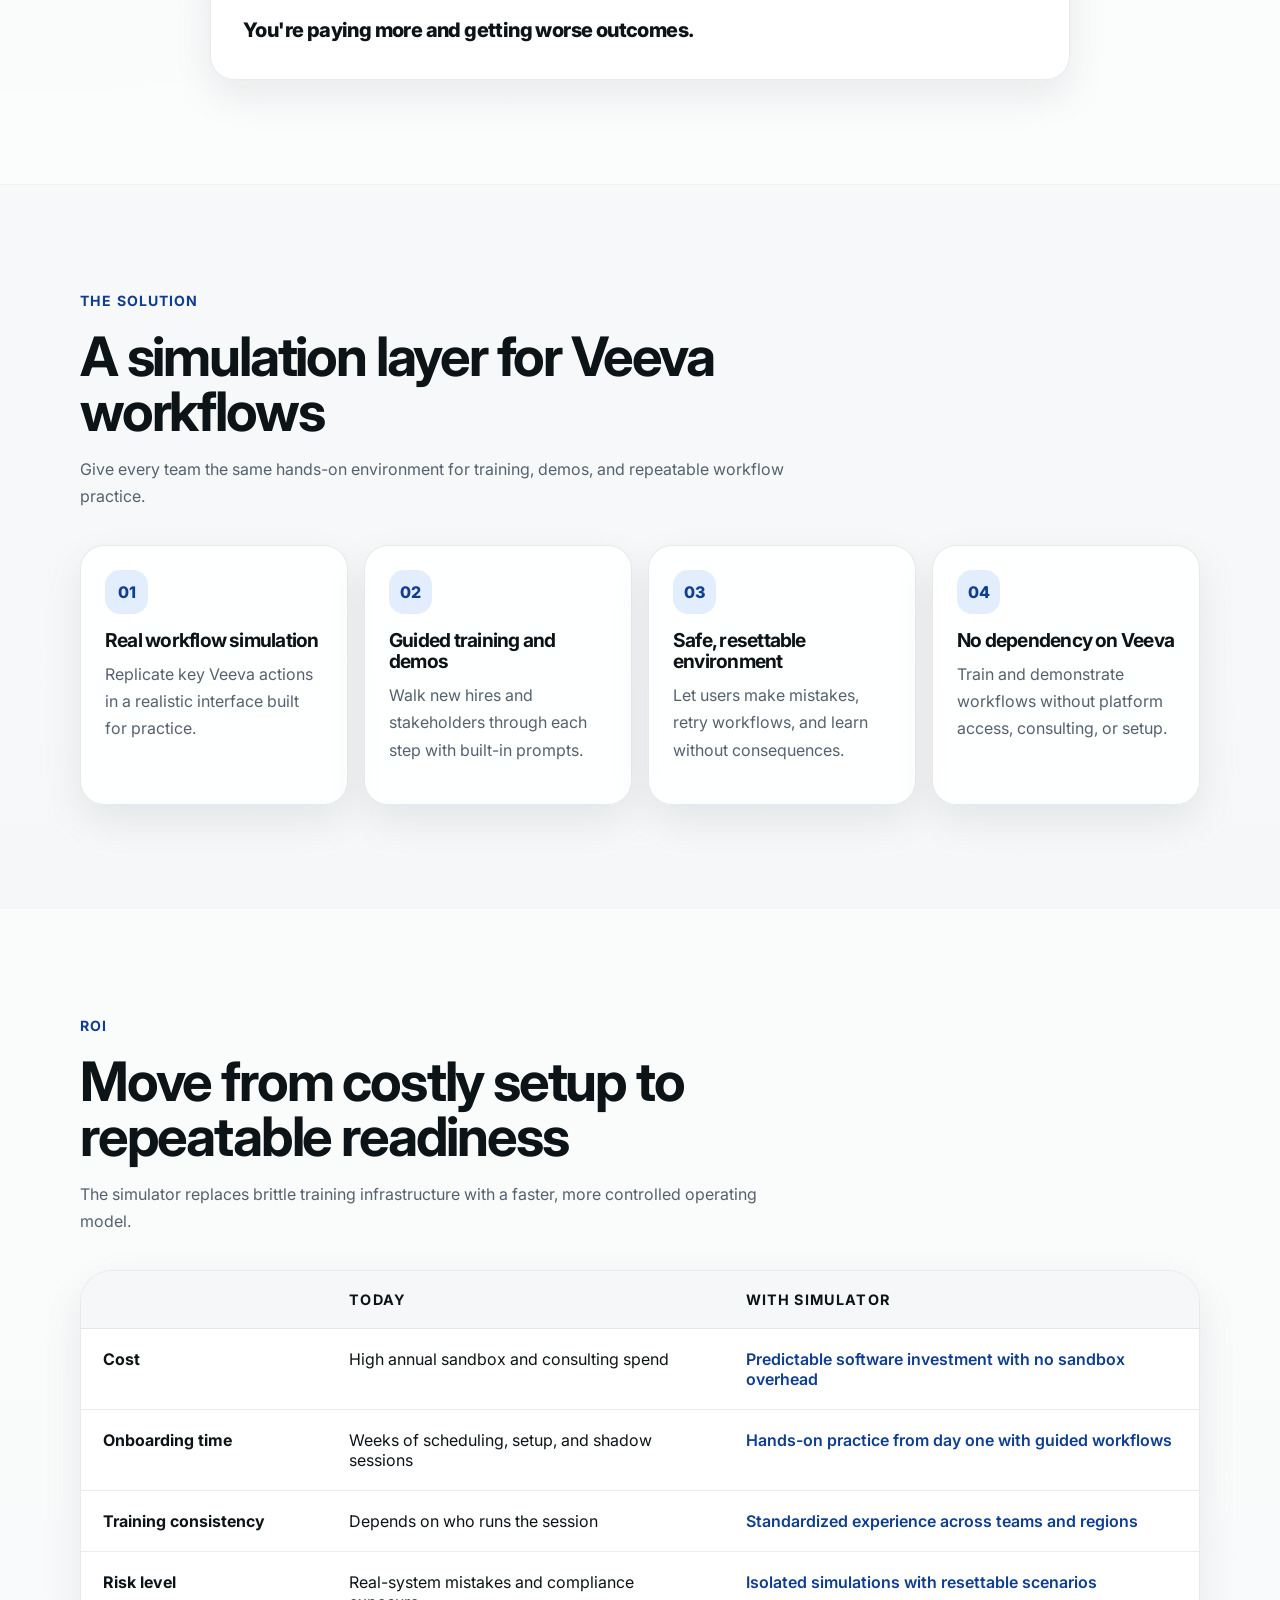
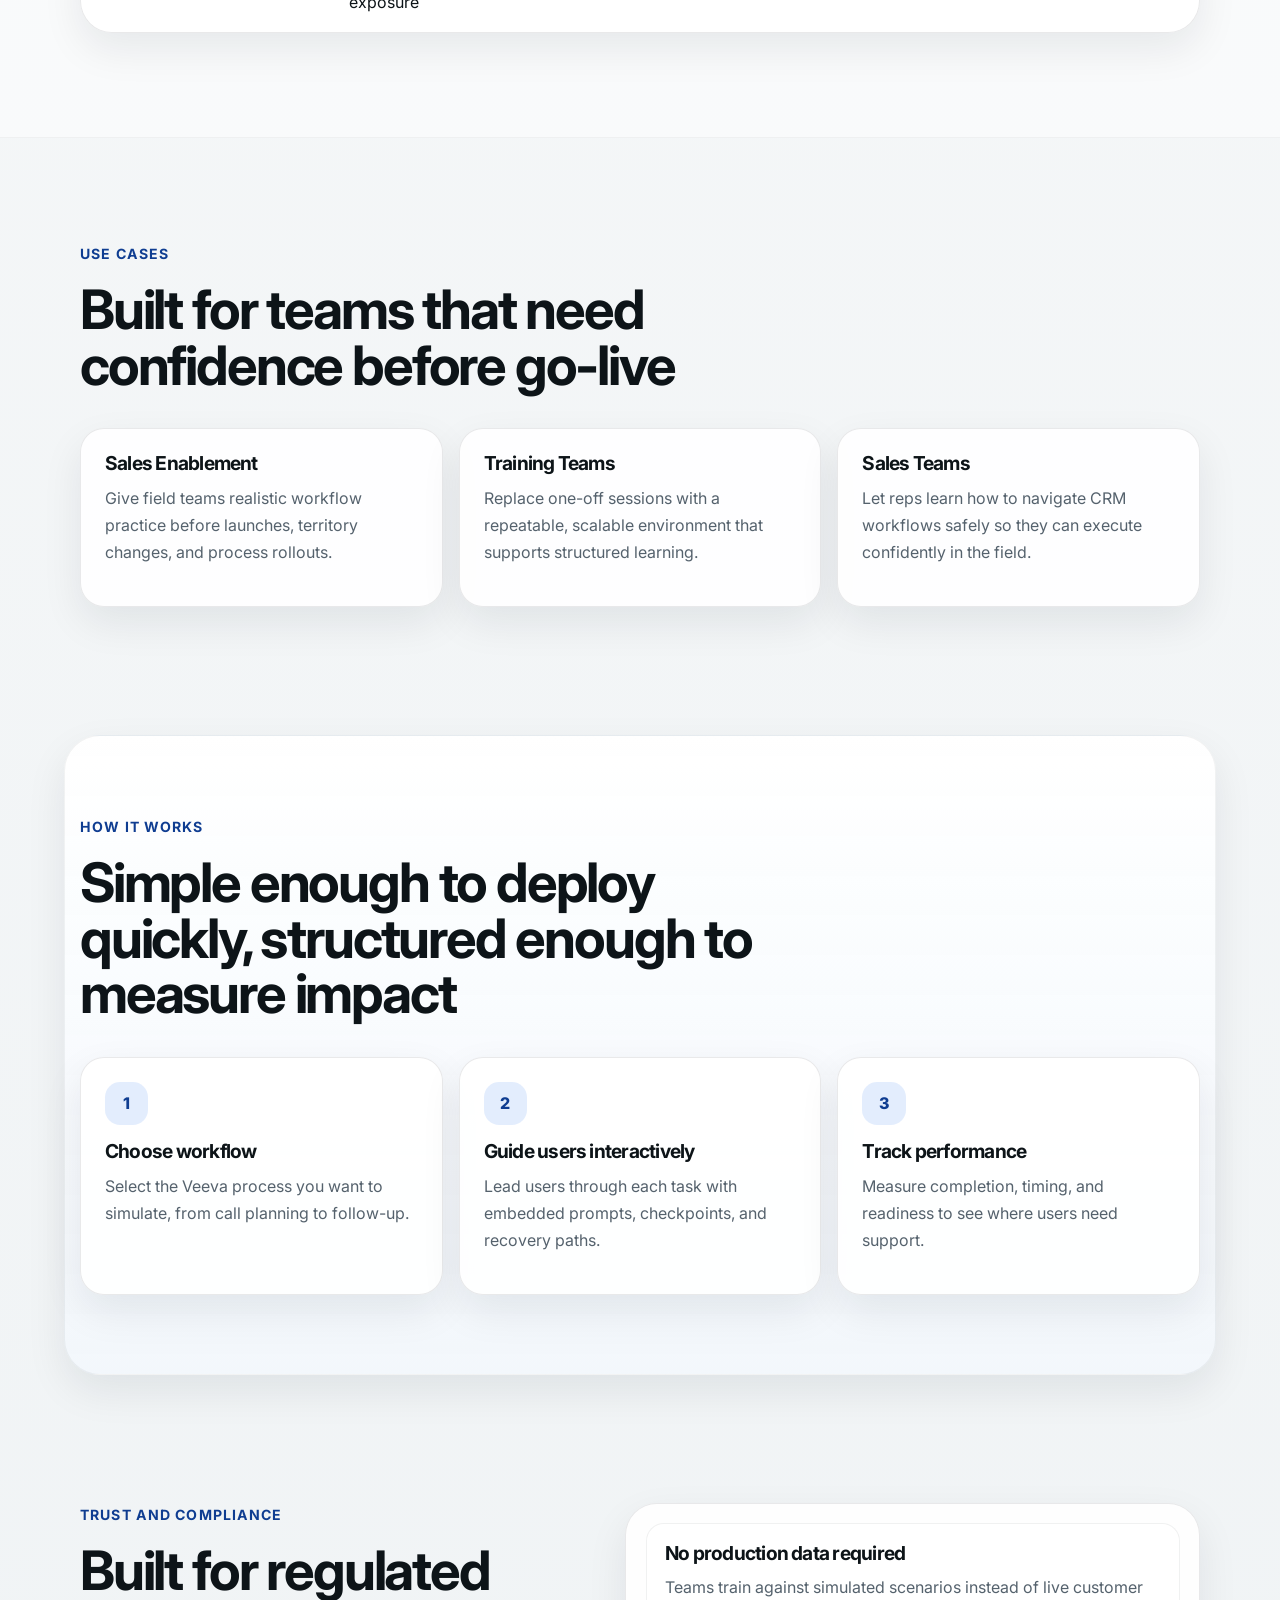
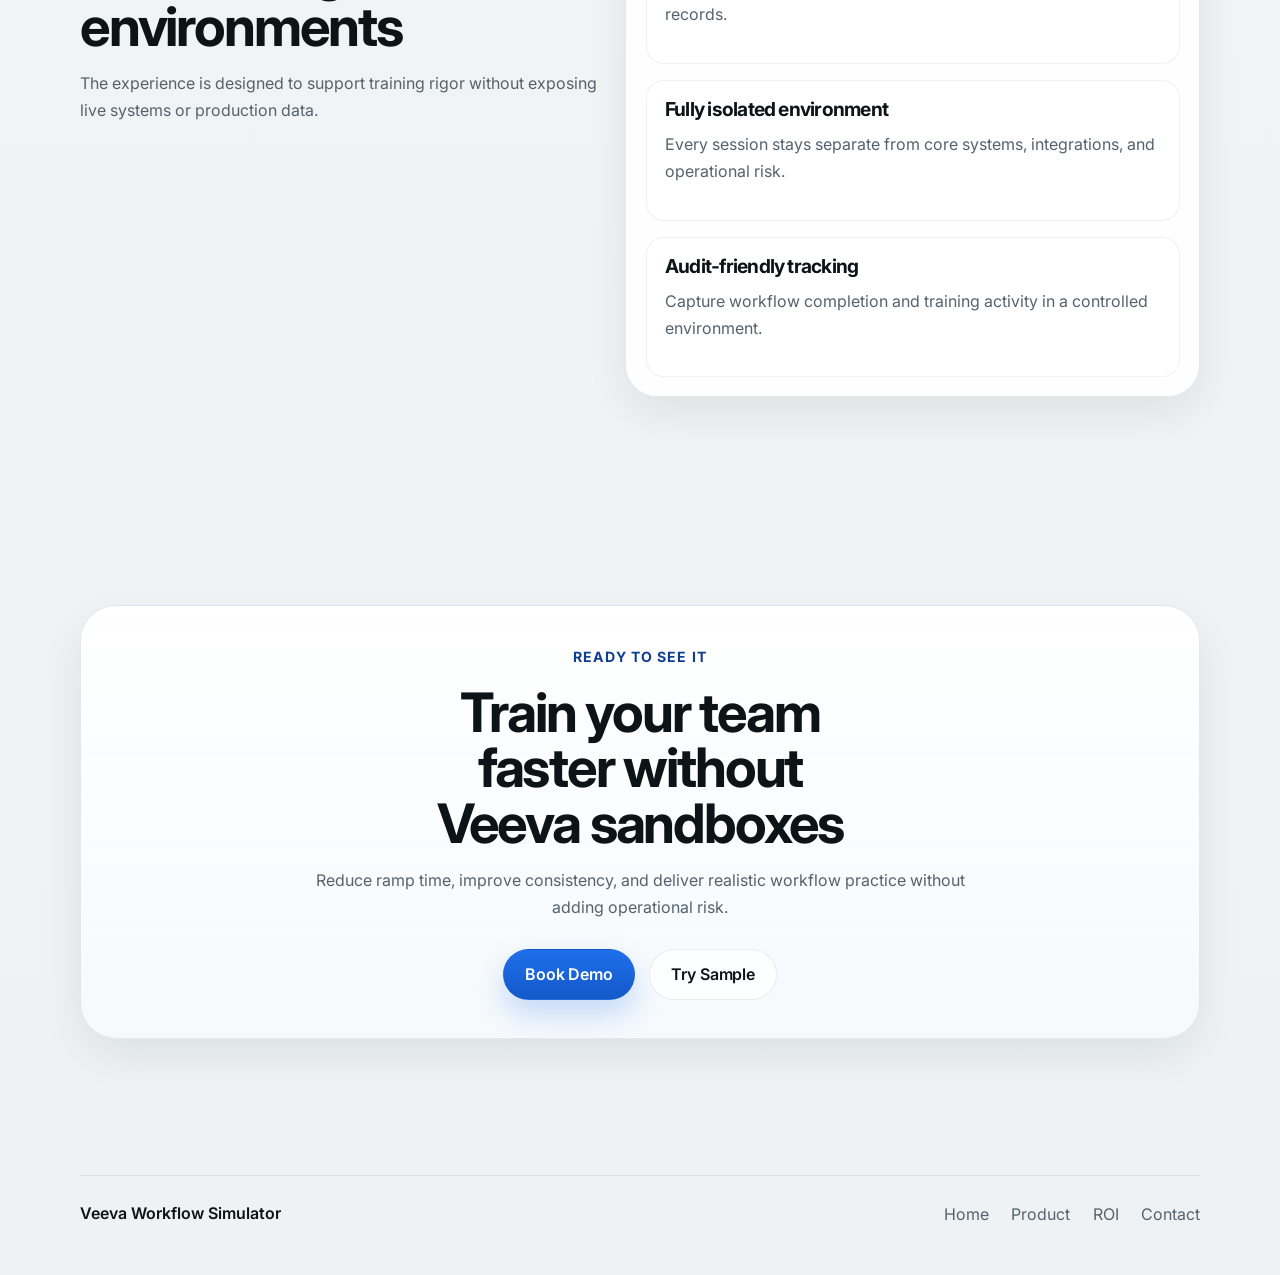
==== commit 6c298b82: "Mobile first changes" ====
--- a/index.html
+++ b/index.html
@@ -162,23 +162,31 @@
                 <tbody>
                   <tr>
                     <th scope="row">Cost</th>
-                    <td>High annual sandbox and consulting spend</td>
-                    <td>Predictable software investment with no sandbox overhead</td>
+                    <td data-label="Today">High annual sandbox and consulting spend</td>
+                    <td data-label="With Simulator">
+                      Predictable software investment with no sandbox overhead
+                    </td>
                   </tr>
                   <tr>
                     <th scope="row">Onboarding time</th>
-                    <td>Weeks of scheduling, setup, and shadow sessions</td>
-                    <td>Hands-on practice from day one with guided workflows</td>
+                    <td data-label="Today">Weeks of scheduling, setup, and shadow sessions</td>
+                    <td data-label="With Simulator">
+                      Hands-on practice from day one with guided workflows
+                    </td>
                   </tr>
                   <tr>
                     <th scope="row">Training consistency</th>
-                    <td>Depends on who runs the session</td>
-                    <td>Standardized experience across teams and regions</td>
+                    <td data-label="Today">Depends on who runs the session</td>
+                    <td data-label="With Simulator">
+                      Standardized experience across teams and regions
+                    </td>
                   </tr>
                   <tr>
                     <th scope="row">Risk level</th>
-                    <td>Real-system mistakes and compliance exposure</td>
-                    <td>Isolated simulations with resettable scenarios</td>
+                    <td data-label="Today">Real-system mistakes and compliance exposure</td>
+                    <td data-label="With Simulator">
+                      Isolated simulations with resettable scenarios
+                    </td>
                   </tr>
                 </tbody>
               </table>
--- a/styles.css
+++ b/styles.css
@@ -67,16 +67,16 @@
 }
 
 .container {
-  width: min(calc(100% - 2rem), var(--container));
+  width: min(calc(100% - 1.5rem), var(--container));
   margin: 0 auto;
 }
 
 .narrow {
-  width: min(calc(100% - 2rem), 860px);
+  width: min(calc(100% - 1.5rem), 860px);
 }
 
 .section {
-  padding: 5.5rem 0;
+  padding: 4.25rem 0;
 }
 
 .section-muted {
@@ -126,8 +126,8 @@
   display: flex;
   align-items: center;
   justify-content: space-between;
-  gap: 1rem;
-  min-height: 76px;
+  gap: 0.75rem;
+  min-height: 68px;
 }
 
 .brand {
@@ -150,7 +150,7 @@
 }
 
 .brand-text {
-  font-size: 0.98rem;
+  font-size: 0.9rem;
 }
 
 .site-nav {
@@ -171,7 +171,8 @@
   align-items: center;
   justify-content: center;
   min-height: 3rem;
-  padding: 0.85rem 1.35rem;
+  width: 100%;
+  padding: 0.9rem 1.35rem;
   border-radius: 999px;
   border: 1px solid transparent;
   font-weight: 600;
@@ -209,18 +210,19 @@
 }
 
 .button-small {
+  width: auto;
   min-height: 2.65rem;
   padding: 0.7rem 1.15rem;
 }
 
 .hero {
-  padding-top: 4rem;
+  padding-top: 2.5rem;
   overflow: hidden;
 }
 
 .hero-grid {
   display: grid;
-  gap: 2.5rem;
+  gap: 1.8rem;
   align-items: center;
 }
 
@@ -248,20 +250,20 @@
 
 h1 {
   margin-bottom: 1.25rem;
-  font-size: clamp(2.8rem, 7vw, 5.3rem);
-  line-height: 0.96;
-  max-width: 12ch;
+  font-size: clamp(2.3rem, 10vw, 5.3rem);
+  line-height: 0.98;
+  max-width: 11ch;
 }
 
 h2 {
   margin-bottom: 1rem;
-  font-size: clamp(2rem, 4vw, 3.4rem);
-  line-height: 1;
+  font-size: clamp(1.8rem, 8vw, 3.4rem);
+  line-height: 1.02;
 }
 
 h3 {
   margin-bottom: 0.75rem;
-  font-size: 1.3rem;
+  font-size: 1.2rem;
   line-height: 1.1;
 }
 
@@ -272,33 +274,33 @@
 
 .hero-text {
   max-width: 36rem;
-  margin-bottom: 1.8rem;
-  font-size: 1.08rem;
+  margin-bottom: 1.5rem;
+  font-size: 1rem;
 }
 
 .hero-actions {
   display: flex;
-  flex-wrap: wrap;
+  flex-direction: column;
   gap: 0.85rem;
 }
 
 .hero-meta {
   display: flex;
   flex-wrap: wrap;
-  gap: 0.9rem;
-  margin-top: 1.5rem;
+  gap: 0.65rem;
+  margin-top: 1.2rem;
 }
 
 .hero-meta span {
   display: inline-flex;
   align-items: center;
   gap: 0.4rem;
-  padding: 0.55rem 0.85rem;
+  padding: 0.5rem 0.8rem;
   border-radius: 999px;
   background: rgba(255, 255, 255, 0.7);
   border: 1px solid rgba(13, 20, 24, 0.06);
   color: var(--text);
-  font-size: 0.92rem;
+  font-size: 0.86rem;
   font-weight: 500;
 }
 
@@ -319,8 +321,8 @@
 
 .hero-shot-frame {
   position: relative;
-  padding: 1rem;
-  border-radius: var(--radius-xl);
+  padding: 0.7rem;
+  border-radius: 22px;
   background: rgba(255, 255, 255, 0.88);
   border: 1px solid rgba(255, 255, 255, 0.9);
   box-shadow: var(--shadow-lg);
@@ -328,18 +330,19 @@
 
 .hero-shot-badge {
   position: absolute;
-  top: 1.4rem;
-  left: 1.4rem;
+  top: 1rem;
+  left: 1rem;
   z-index: 1;
   display: inline-flex;
   align-items: center;
   min-height: 2.2rem;
-  padding: 0.45rem 0.85rem;
+  max-width: calc(100% - 2rem);
+  padding: 0.4rem 0.75rem;
   border-radius: 999px;
   background: rgba(255, 255, 255, 0.92);
   border: 1px solid rgba(13, 20, 24, 0.08);
   color: var(--text);
-  font-size: 0.82rem;
+  font-size: 0.76rem;
   font-weight: 700;
   letter-spacing: -0.01em;
   box-shadow: 0 10px 24px rgba(18, 29, 37, 0.10);
@@ -349,7 +352,7 @@
   display: block;
   width: 100%;
   height: auto;
-  border-radius: 24px;
+  border-radius: 18px;
   border: 1px solid rgba(13, 20, 24, 0.06);
   background: #fff;
 }
@@ -368,13 +371,13 @@
 
 .hero-shot-caption {
   display: flex;
-  flex-wrap: wrap;
-  align-items: center;
+  flex-direction: column;
+  align-items: flex-start;
   justify-content: space-between;
-  gap: 1rem;
-  margin-top: 1rem;
-  padding: 1rem 1.1rem;
-  border-radius: var(--radius-lg);
+  gap: 0.8rem;
+  margin-top: 0.8rem;
+  padding: 0.9rem 1rem;
+  border-radius: 18px;
 }
 
 .status-badge {
@@ -404,7 +407,7 @@
 
 .section-heading {
   max-width: 44rem;
-  margin-bottom: 2.2rem;
+  margin-bottom: 1.6rem;
 }
 
 .section-heading.align-left {
@@ -424,7 +427,7 @@
 }
 
 .problem-panel {
-  padding: 2rem;
+  padding: 1.35rem;
   border-radius: var(--radius-lg);
 }
 
@@ -446,7 +449,7 @@
 .feature-card,
 .use-case-card,
 .step-card {
-  padding: 1.5rem;
+  padding: 1.2rem;
   border-radius: var(--radius-lg);
   transition:
     transform 180ms ease,
@@ -476,7 +479,7 @@
 }
 
 .comparison-table-wrapper {
-  overflow-x: auto;
+  overflow: hidden;
   border-radius: var(--radius-xl);
   border: 1px solid var(--border);
   background: rgba(255, 255, 255, 0.88);
@@ -485,8 +488,9 @@
 
 .comparison-table {
   width: 100%;
-  border-collapse: collapse;
-  min-width: 720px;
+  border-collapse: separate;
+  border-spacing: 0;
+  min-width: 0;
 }
 
 .comparison-table th,
@@ -529,12 +533,12 @@
 .trust-panel {
   display: grid;
   gap: 1rem;
-  padding: 1.2rem;
+  padding: 1rem;
   border-radius: var(--radius-xl);
 }
 
 .trust-item {
-  padding: 1.15rem;
+  padding: 1rem;
   border-radius: var(--radius-md);
   background: rgba(255, 255, 255, 0.82);
   border: 1px solid rgba(13, 20, 24, 0.06);
@@ -552,7 +556,7 @@
 }
 
 .final-cta-card {
-  padding: 2.4rem;
+  padding: 1.6rem;
   border-radius: calc(var(--radius-xl) + 4px);
   text-align: center;
   background:
@@ -616,8 +620,109 @@
 }
 
 @media (min-width: 700px) {
+  .container {
+    width: min(calc(100% - 2rem), var(--container));
+  }
+
+  .narrow {
+    width: min(calc(100% - 2rem), 860px);
+  }
+
   .section {
     padding: 6.5rem 0;
+  }
+
+  .nav-row {
+    min-height: 76px;
+    gap: 1rem;
+  }
+
+  .brand-text {
+    font-size: 0.98rem;
+  }
+
+  .button {
+    width: auto;
+  }
+
+  .hero {
+    padding-top: 4rem;
+  }
+
+  .hero-grid {
+    gap: 2.5rem;
+  }
+
+  .hero-text {
+    margin-bottom: 1.8rem;
+    font-size: 1.08rem;
+  }
+
+  .hero-actions {
+    flex-direction: row;
+    flex-wrap: wrap;
+  }
+
+  .hero-meta {
+    gap: 0.9rem;
+    margin-top: 1.5rem;
+  }
+
+  .hero-meta span {
+    padding: 0.55rem 0.85rem;
+    font-size: 0.92rem;
+  }
+
+  .hero-shot-frame {
+    padding: 1rem;
+    border-radius: var(--radius-xl);
+  }
+
+  .hero-shot {
+    border-radius: 24px;
+  }
+
+  .hero-shot-badge {
+    top: 1.4rem;
+    left: 1.4rem;
+    max-width: none;
+    padding: 0.45rem 0.85rem;
+    font-size: 0.82rem;
+  }
+
+  .hero-shot-caption {
+    flex-direction: row;
+    align-items: center;
+    gap: 1rem;
+    margin-top: 1rem;
+    padding: 1rem 1.1rem;
+    border-radius: var(--radius-lg);
+  }
+
+  .section-heading {
+    margin-bottom: 2.2rem;
+  }
+
+  .problem-panel {
+    padding: 2rem;
+  }
+
+  .feature-card,
+  .use-case-card,
+  .step-card {
+    padding: 1.5rem;
+  }
+
+  .trust-panel {
+    padding: 1.2rem;
+  }
+
+  .trust-item {
+    padding: 1.15rem;
+  }
+
+  .final-cta-card {
+    padding: 2.4rem;
   }
 
   .feature-grid,
@@ -640,6 +745,78 @@
   }
 }
 
+@media (max-width: 699px) {
+  .site-header .button-small {
+    display: none;
+  }
+
+  .hero-copy,
+  .section-heading,
+  .final-cta-card {
+    text-align: left;
+  }
+
+  .comparison-table thead {
+    display: none;
+  }
+
+  .comparison-table,
+  .comparison-table tbody,
+  .comparison-table tr,
+  .comparison-table th,
+  .comparison-table td {
+    display: block;
+    width: 100%;
+  }
+
+  .comparison-table tbody {
+    padding: 0.8rem;
+  }
+
+  .comparison-table tr {
+    margin-bottom: 0.8rem;
+    padding: 1rem;
+    border-radius: 18px;
+    background: rgba(255, 255, 255, 0.76);
+    border: 1px solid rgba(13, 20, 24, 0.06);
+  }
+
+  .comparison-table tr:last-child {
+    margin-bottom: 0;
+  }
+
+  .comparison-table th,
+  .comparison-table td {
+    padding: 0;
+    border-bottom: 0;
+  }
+
+  .comparison-table tbody th {
+    width: 100%;
+    margin-bottom: 0.9rem;
+    font-size: 1rem;
+  }
+
+  .comparison-table td + td {
+    margin-top: 0.9rem;
+  }
+
+  .comparison-table td::before {
+    content: attr(data-label);
+    display: block;
+    margin-bottom: 0.28rem;
+    color: var(--muted);
+    font-size: 0.76rem;
+    font-weight: 700;
+    letter-spacing: 0.08em;
+    text-transform: uppercase;
+  }
+
+  .final-cta-card .hero-actions {
+    justify-content: stretch;
+  }
+}
+
 @media (min-width: 920px) {
   .site-nav {
     display: inline-flex;
@@ -656,16 +833,6 @@
 
   .steps-grid {
     grid-template-columns: repeat(3, minmax(0, 1fr));
-  }
-}
-
-@media (max-width: 699px) {
-  .site-header .button-small {
-    display: none;
-  }
-
-  h1 {
-    max-width: 10ch;
   }
 }
 
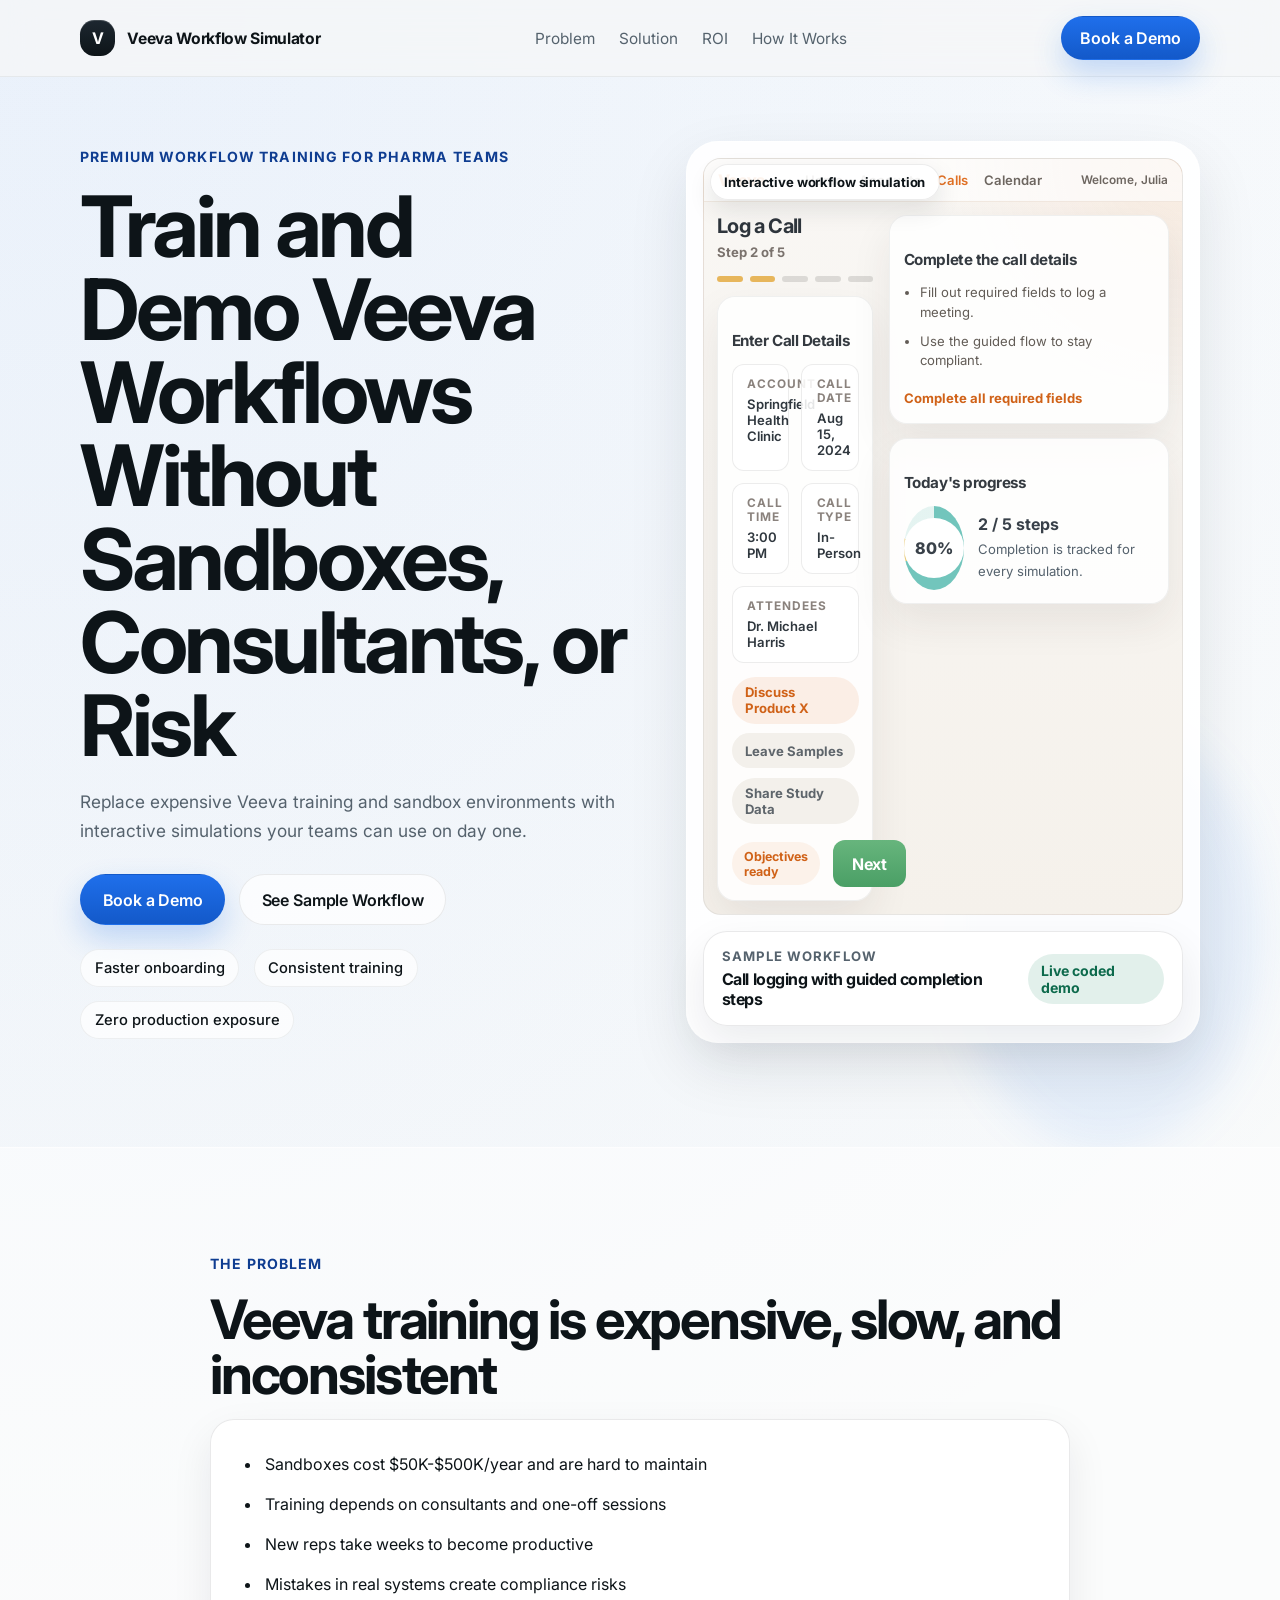
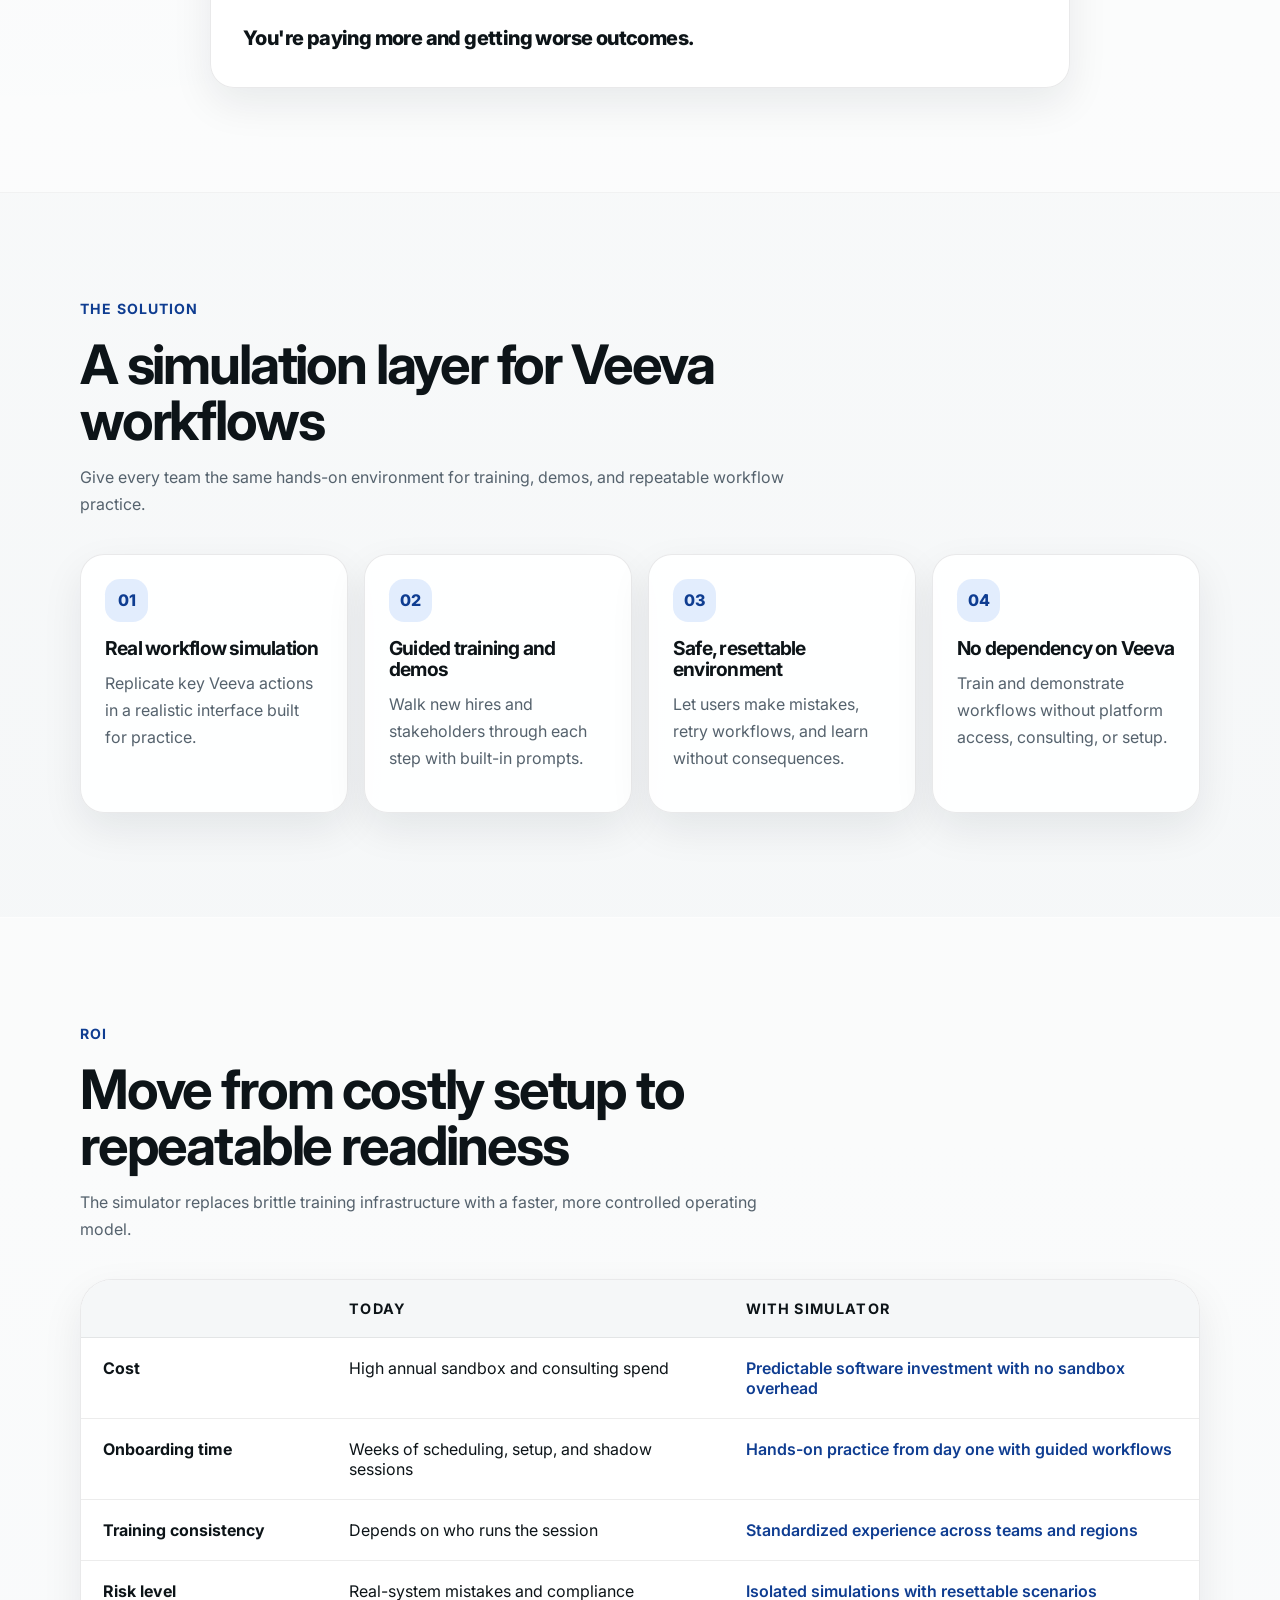
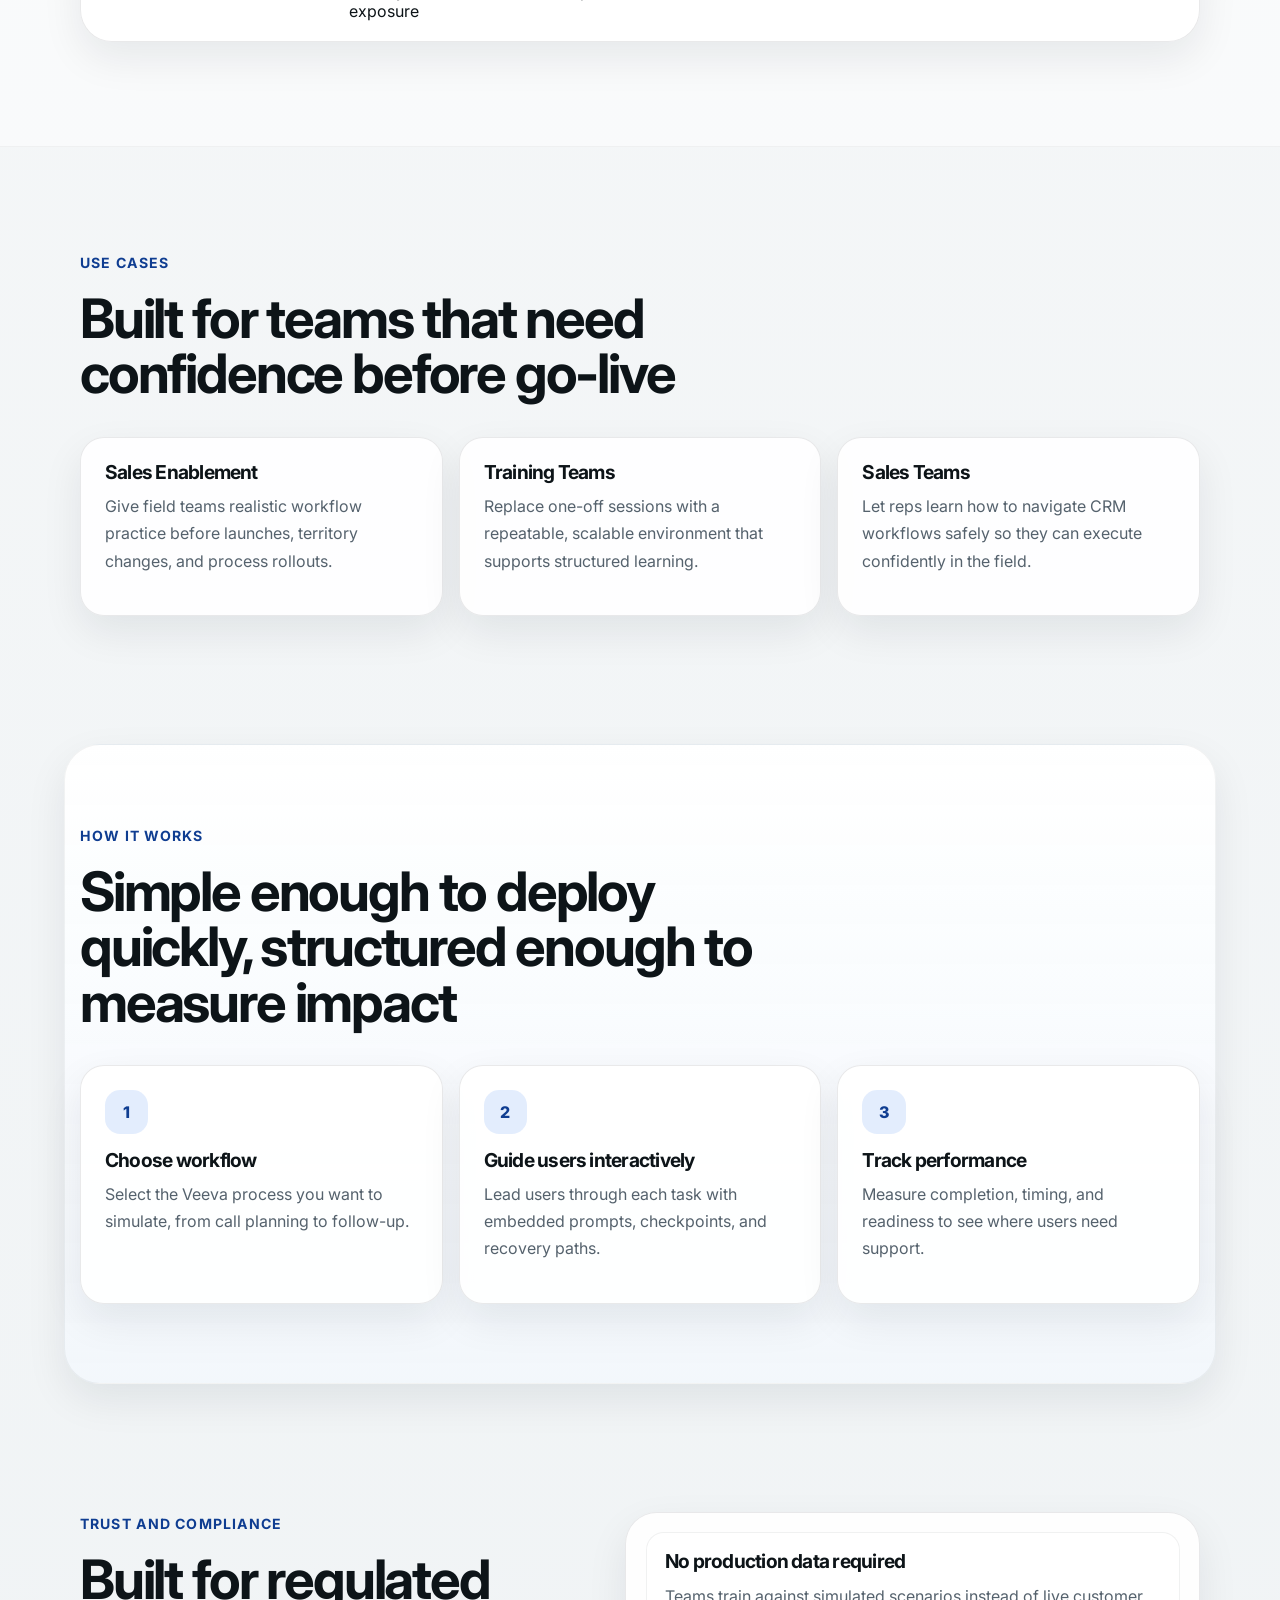
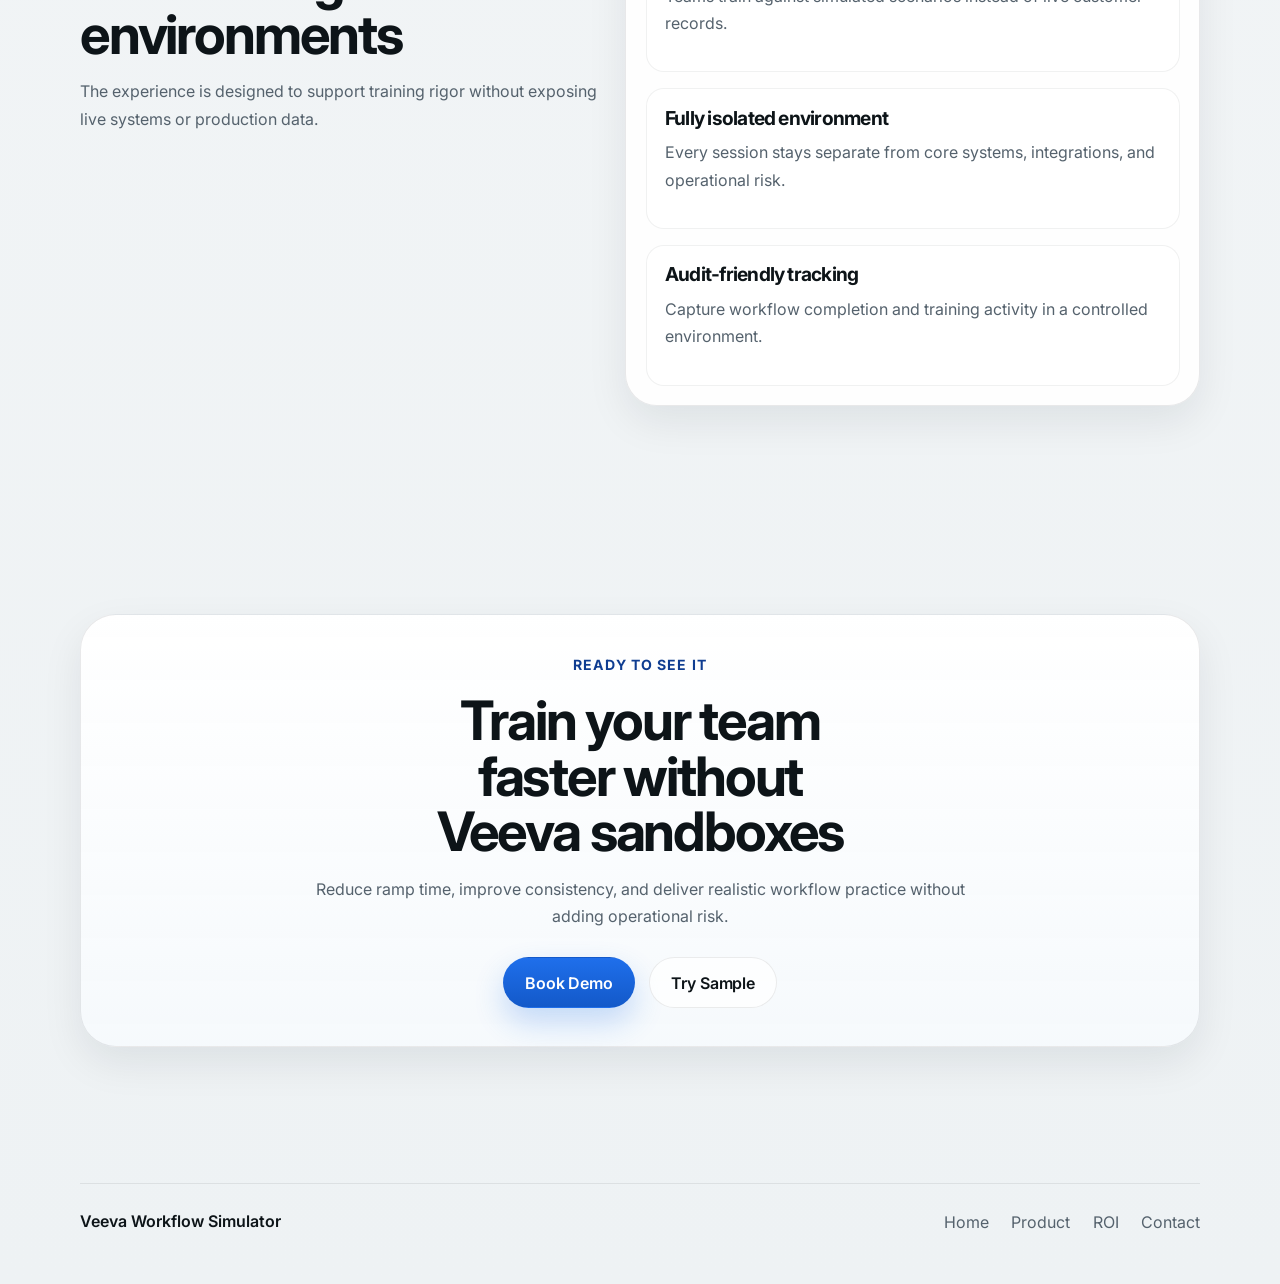
==== commit 6138406b: "Demo" ====
--- a/index.html
+++ b/index.html
@@ -60,7 +60,7 @@
                   rel="noreferrer"
                   >Book a Demo</a
                 >
-                <a class="button button-secondary" href="#sample-workflow">See Sample Workflow</a>
+                <a class="button button-secondary" href="demo/">See Sample Workflow</a>
               </div>
               <div class="hero-meta">
                 <span>Faster onboarding</span>
@@ -70,19 +70,103 @@
             </div>
 
             <div class="hero-panel" aria-label="Product preview">
-              <div class="hero-shot-frame">
+              <div class="hero-product-frame">
                 <div class="hero-shot-badge">Interactive workflow simulation</div>
-                <img
-                  class="hero-shot"
-                  src="assets/veeva-workflow-simulator-mock.png"
-                  alt="Veeva workflow simulator call logging screen shown inside a laptop mockup"
-                />
+                <div class="veeva-ui veeva-ui-compact">
+                  <div class="veeva-shell">
+                    <div class="veeva-topbar">
+                      <div class="veeva-brand">Veeva</div>
+                      <div class="veeva-nav">
+                        <span>Home</span>
+                        <span>Accounts</span>
+                        <span class="active">Calls</span>
+                        <span>Calendar</span>
+                      </div>
+                      <div class="veeva-user">Welcome, Julia</div>
+                    </div>
+
+                    <div class="veeva-body">
+                      <div class="veeva-main">
+                        <div class="veeva-workflow-head">
+                          <div>
+                            <h3>Log a Call</h3>
+                            <p>Step 2 of 5</p>
+                          </div>
+                          <div class="veeva-stepbar" aria-hidden="true">
+                            <span class="active"></span>
+                            <span class="active"></span>
+                            <span></span>
+                            <span></span>
+                            <span></span>
+                          </div>
+                        </div>
+
+                        <div class="veeva-form-card">
+                          <h4>Enter Call Details</h4>
+                          <div class="veeva-form-grid">
+                            <div class="veeva-field">
+                              <label>Account</label>
+                              <div>Springfield Health Clinic</div>
+                            </div>
+                            <div class="veeva-field">
+                              <label>Call Date</label>
+                              <div>Aug 15, 2024</div>
+                            </div>
+                            <div class="veeva-field">
+                              <label>Call Time</label>
+                              <div>3:00 PM</div>
+                            </div>
+                            <div class="veeva-field">
+                              <label>Call Type</label>
+                              <div>In-Person</div>
+                            </div>
+                            <div class="veeva-field veeva-field-wide">
+                              <label>Attendees</label>
+                              <div>Dr. Michael Harris</div>
+                            </div>
+                          </div>
+                          <div class="veeva-objectives">
+                            <span class="veeva-chip active">Discuss Product X</span>
+                            <span class="veeva-chip">Leave Samples</span>
+                            <span class="veeva-chip">Share Study Data</span>
+                          </div>
+                          <div class="veeva-form-actions">
+                            <span class="veeva-tag">Objectives ready</span>
+                            <button class="veeva-next-button" type="button">Next</button>
+                          </div>
+                        </div>
+                      </div>
+
+                      <aside class="veeva-sidebar">
+                        <div class="veeva-side-card">
+                          <h4>Complete the call details</h4>
+                          <ul>
+                            <li>Fill out required fields to log a meeting.</li>
+                            <li>Use the guided flow to stay compliant.</li>
+                          </ul>
+                          <p class="veeva-alert">Complete all required fields</p>
+                        </div>
+
+                        <div class="veeva-side-card">
+                          <h4>Today's progress</h4>
+                          <div class="veeva-progress-ring">
+                            <div class="veeva-ring"><span>80%</span></div>
+                            <div class="veeva-progress-copy">
+                              <strong>2 / 5 steps</strong>
+                              <p>Completion is tracked for every simulation.</p>
+                            </div>
+                          </div>
+                        </div>
+                      </aside>
+                    </div>
+                  </div>
+                </div>
                 <div class="hero-shot-caption">
                   <div>
                     <span>Sample workflow</span>
                     <strong>Call logging with guided completion steps</strong>
                   </div>
-                  <span class="status-badge">Ready for demos</span>
+                  <span class="status-badge">Live coded demo</span>
                 </div>
               </div>
             </div>
@@ -295,7 +379,7 @@
                 rel="noreferrer"
                 >Book Demo</a
               >
-              <a class="button button-secondary" href="#sample-workflow">Try Sample</a>
+              <a class="button button-secondary" href="demo/">Try Sample</a>
             </div>
           </div>
         </section>
--- a/styles.css
+++ b/styles.css
@@ -319,7 +319,7 @@
   filter: blur(20px);
 }
 
-.hero-shot-frame {
+.hero-product-frame {
   position: relative;
   padding: 0.7rem;
   border-radius: 22px;
@@ -348,15 +348,6 @@
   box-shadow: 0 10px 24px rgba(18, 29, 37, 0.10);
 }
 
-.hero-shot {
-  display: block;
-  width: 100%;
-  height: auto;
-  border-radius: 18px;
-  border: 1px solid rgba(13, 20, 24, 0.06);
-  background: #fff;
-}
-
 .hero-shot-caption,
 .feature-card,
 .use-case-card,
@@ -367,6 +358,411 @@
   background: var(--surface);
   border: 1px solid var(--border);
   box-shadow: var(--shadow-md);
+}
+
+.veeva-ui {
+  position: relative;
+  border-radius: 18px;
+  overflow: hidden;
+  border: 1px solid rgba(13, 20, 24, 0.08);
+  background:
+    radial-gradient(circle at top right, rgba(236, 121, 42, 0.10), transparent 28%),
+    linear-gradient(180deg, #f9f7f4 0%, #f5f1eb 100%);
+}
+
+.veeva-shell {
+  min-height: 100%;
+}
+
+.veeva-topbar {
+  display: flex;
+  align-items: center;
+  justify-content: space-between;
+  gap: 0.8rem;
+  padding: 0.85rem 1rem;
+  border-bottom: 1px solid rgba(190, 148, 110, 0.18);
+  background: rgba(255, 255, 255, 0.65);
+}
+
+.veeva-brand {
+  color: #e07024;
+  font-weight: 800;
+  font-size: 1.15rem;
+  letter-spacing: -0.04em;
+}
+
+.veeva-nav {
+  display: none;
+  align-items: center;
+  gap: 1rem;
+  color: #6d6660;
+  font-size: 0.82rem;
+  font-weight: 600;
+}
+
+.veeva-nav span.active {
+  color: #e07024;
+}
+
+.veeva-user {
+  color: #6d6660;
+  font-size: 0.82rem;
+  font-weight: 600;
+  white-space: nowrap;
+}
+
+.veeva-body {
+  display: grid;
+  gap: 1rem;
+  padding: 1rem;
+}
+
+.veeva-workflow-head {
+  display: flex;
+  flex-direction: column;
+  gap: 0.8rem;
+  margin-bottom: 0.9rem;
+}
+
+.veeva-workflow-head h3 {
+  margin-bottom: 0.25rem;
+  color: #2e353c;
+  font-size: 1.6rem;
+}
+
+.veeva-workflow-head p {
+  margin: 0;
+  color: #7a726d;
+  font-size: 0.92rem;
+  font-weight: 700;
+}
+
+.veeva-stepbar {
+  display: flex;
+  gap: 0.45rem;
+}
+
+.veeva-stepbar span {
+  width: 2.25rem;
+  height: 0.35rem;
+  border-radius: 999px;
+  background: rgba(88, 87, 84, 0.18);
+}
+
+.veeva-stepbar span.active {
+  background: #e7b65c;
+}
+
+.veeva-form-card,
+.veeva-side-card,
+.veeva-summary-card {
+  border-radius: 18px;
+  border: 1px solid rgba(13, 20, 24, 0.06);
+  background: rgba(255, 255, 255, 0.84);
+  box-shadow: 0 18px 40px rgba(50, 42, 34, 0.08);
+}
+
+.veeva-form-card {
+  padding: 1rem;
+}
+
+.veeva-form-card h4,
+.veeva-side-card h4,
+.veeva-summary-card h4 {
+  margin-bottom: 0.9rem;
+  color: #343a40;
+  font-size: 1.05rem;
+  letter-spacing: -0.03em;
+}
+
+.veeva-form-grid {
+  display: grid;
+  gap: 0.75rem;
+}
+
+.veeva-field {
+  padding: 0.75rem 0.9rem;
+  border-radius: 12px;
+  border: 1px solid rgba(13, 20, 24, 0.08);
+  background: rgba(255, 255, 255, 0.88);
+}
+
+.veeva-field label {
+  display: block;
+  margin-bottom: 0.3rem;
+  color: #8a827d;
+  font-size: 0.74rem;
+  font-weight: 700;
+  text-transform: uppercase;
+  letter-spacing: 0.08em;
+}
+
+.veeva-field div {
+  color: #2f373e;
+  font-weight: 600;
+}
+
+.veeva-objectives,
+.veeva-chip-row {
+  display: flex;
+  flex-wrap: wrap;
+  gap: 0.6rem;
+  margin-top: 0.9rem;
+}
+
+.veeva-chip {
+  display: inline-flex;
+  align-items: center;
+  min-height: 2.2rem;
+  padding: 0.45rem 0.8rem;
+  border-radius: 999px;
+  background: #f3f0eb;
+  color: #5e656b;
+  font-size: 0.82rem;
+  font-weight: 700;
+}
+
+.veeva-chip.active {
+  background: rgba(224, 112, 36, 0.10);
+  color: #d06218;
+}
+
+.veeva-form-actions {
+  display: flex;
+  flex-direction: column;
+  gap: 0.8rem;
+  margin-top: 1rem;
+}
+
+.veeva-tag {
+  display: inline-flex;
+  align-items: center;
+  min-height: 2rem;
+  width: fit-content;
+  padding: 0.4rem 0.75rem;
+  border-radius: 999px;
+  background: rgba(224, 112, 36, 0.08);
+  color: #d06218;
+  font-size: 0.78rem;
+  font-weight: 700;
+}
+
+.veeva-next-button {
+  min-height: 2.9rem;
+  padding: 0.8rem 1.2rem;
+  border: 0;
+  border-radius: 12px;
+  background: linear-gradient(180deg, #67b57d, #4a9f65);
+  color: #fff;
+  font-weight: 700;
+  letter-spacing: -0.01em;
+  cursor: pointer;
+}
+
+.veeva-sidebar {
+  display: grid;
+  gap: 0.9rem;
+}
+
+.veeva-side-card {
+  padding: 1rem;
+}
+
+.veeva-side-card ul {
+  margin: 0 0 1rem 1rem;
+  padding: 0;
+  color: #625c56;
+}
+
+.veeva-side-card li {
+  margin-bottom: 0.55rem;
+  line-height: 1.5;
+}
+
+.veeva-alert {
+  margin: 0;
+  color: #d06218;
+  font-weight: 700;
+}
+
+.veeva-progress-ring {
+  display: flex;
+  flex-direction: column;
+  gap: 0.9rem;
+  align-items: flex-start;
+}
+
+.veeva-ring {
+  display: grid;
+  place-items: center;
+  width: 5.2rem;
+  height: 5.2rem;
+  border-radius: 50%;
+  background:
+    conic-gradient(#72c5bc 0 68%, #e7c975 68% 80%, rgba(114, 197, 188, 0.18) 80% 100%);
+}
+
+.veeva-ring span {
+  display: grid;
+  place-items: center;
+  width: 3.75rem;
+  height: 3.75rem;
+  border-radius: 50%;
+  background: #fff;
+  color: #394149;
+  font-weight: 800;
+}
+
+.veeva-progress-copy strong {
+  display: block;
+  margin-bottom: 0.25rem;
+  color: #384049;
+}
+
+.veeva-progress-copy p {
+  margin: 0;
+}
+
+.veeva-bottom-panels {
+  display: grid;
+  gap: 0.9rem;
+  margin-top: 0.9rem;
+}
+
+.veeva-summary-card {
+  padding: 1rem;
+}
+
+.veeva-bars {
+  display: grid;
+  gap: 0.9rem;
+}
+
+.veeva-bars span {
+  display: block;
+  margin-bottom: 0.35rem;
+  color: #6d6660;
+  font-size: 0.82rem;
+  font-weight: 700;
+}
+
+.veeva-bars i {
+  display: block;
+  height: 0.5rem;
+  border-radius: 999px;
+  background: #ebe7e1;
+  overflow: hidden;
+}
+
+.veeva-bars b {
+  display: block;
+  height: 100%;
+  border-radius: inherit;
+  background: linear-gradient(90deg, #eb8b47, #7db5e7);
+}
+
+.veeva-ui-compact .veeva-topbar {
+  padding: 0.7rem 0.85rem;
+}
+
+.veeva-ui-compact .veeva-brand {
+  font-size: 1rem;
+}
+
+.veeva-ui-compact .veeva-user {
+  font-size: 0.74rem;
+}
+
+.veeva-ui-compact .veeva-body {
+  padding: 0.8rem;
+}
+
+.veeva-ui-compact .veeva-workflow-head h3 {
+  font-size: 1.25rem;
+}
+
+.veeva-ui-compact .veeva-workflow-head p,
+.veeva-ui-compact .veeva-field div,
+.veeva-ui-compact .veeva-side-card li,
+.veeva-ui-compact .veeva-side-card p,
+.veeva-ui-compact .veeva-progress-copy p {
+  font-size: 0.82rem;
+}
+
+.veeva-ui-compact .veeva-form-card,
+.veeva-ui-compact .veeva-side-card {
+  padding: 0.85rem;
+}
+
+.veeva-ui-compact .veeva-form-card h4,
+.veeva-ui-compact .veeva-side-card h4 {
+  font-size: 0.95rem;
+}
+
+.demo-body {
+  min-height: 100vh;
+}
+
+.demo-main {
+  padding-bottom: 2rem;
+}
+
+.demo-hero {
+  padding-bottom: 1rem;
+}
+
+.demo-hero-copy {
+  max-width: 44rem;
+}
+
+.demo-stage-section {
+  padding-top: 1rem;
+}
+
+.demo-stage-card {
+  padding: 1rem;
+  border-radius: 28px;
+  border: 1px solid rgba(13, 20, 24, 0.08);
+  background:
+    radial-gradient(circle at top left, rgba(31, 111, 235, 0.07), transparent 25%),
+    linear-gradient(180deg, rgba(255, 255, 255, 0.92), rgba(246, 248, 249, 0.9));
+  box-shadow: var(--shadow-lg);
+}
+
+.demo-stage-header {
+  display: flex;
+  flex-direction: column;
+  gap: 1rem;
+  margin-bottom: 1rem;
+}
+
+.demo-kpis {
+  display: flex;
+  flex-wrap: wrap;
+  gap: 0.8rem;
+}
+
+.demo-kpis div {
+  min-width: 8.5rem;
+  padding: 0.85rem 1rem;
+  border-radius: 16px;
+  background: rgba(255, 255, 255, 0.76);
+  border: 1px solid rgba(13, 20, 24, 0.06);
+}
+
+.demo-kpis span {
+  display: block;
+  margin-bottom: 0.3rem;
+  color: var(--muted);
+  font-size: 0.76rem;
+  font-weight: 700;
+  text-transform: uppercase;
+  letter-spacing: 0.08em;
+}
+
+.demo-kpis strong {
+  color: var(--text);
+  font-size: 1rem;
 }
 
 .hero-shot-caption {
@@ -673,13 +1069,9 @@
     font-size: 0.92rem;
   }
 
-  .hero-shot-frame {
+  .hero-product-frame {
     padding: 1rem;
     border-radius: var(--radius-xl);
-  }
-
-  .hero-shot {
-    border-radius: 24px;
   }
 
   .hero-shot-badge {
@@ -728,6 +1120,43 @@
   .feature-grid,
   .steps-grid {
     grid-template-columns: repeat(2, minmax(0, 1fr));
+  }
+
+  .veeva-nav {
+    display: inline-flex;
+  }
+
+  .veeva-form-grid {
+    grid-template-columns: repeat(2, minmax(0, 1fr));
+  }
+
+  .veeva-field-wide {
+    grid-column: 1 / -1;
+  }
+
+  .veeva-form-actions {
+    flex-direction: row;
+    align-items: center;
+    justify-content: space-between;
+  }
+
+  .veeva-progress-ring {
+    flex-direction: row;
+    align-items: center;
+  }
+
+  .veeva-bottom-panels {
+    grid-template-columns: repeat(2, minmax(0, 1fr));
+  }
+
+  .demo-stage-card {
+    padding: 1.4rem;
+  }
+
+  .demo-stage-header {
+    flex-direction: row;
+    align-items: end;
+    justify-content: space-between;
   }
 
   .use-case-grid {
@@ -815,6 +1244,10 @@
   .final-cta-card .hero-actions {
     justify-content: stretch;
   }
+
+  .veeva-user {
+    display: none;
+  }
 }
 
 @media (min-width: 920px) {
@@ -825,6 +1258,11 @@
   .hero-grid {
     grid-template-columns: minmax(0, 1fr) minmax(420px, 0.92fr);
     gap: 3rem;
+  }
+
+  .veeva-body {
+    grid-template-columns: minmax(0, 1.35fr) minmax(280px, 0.65fr);
+    align-items: start;
   }
 
   .feature-grid {
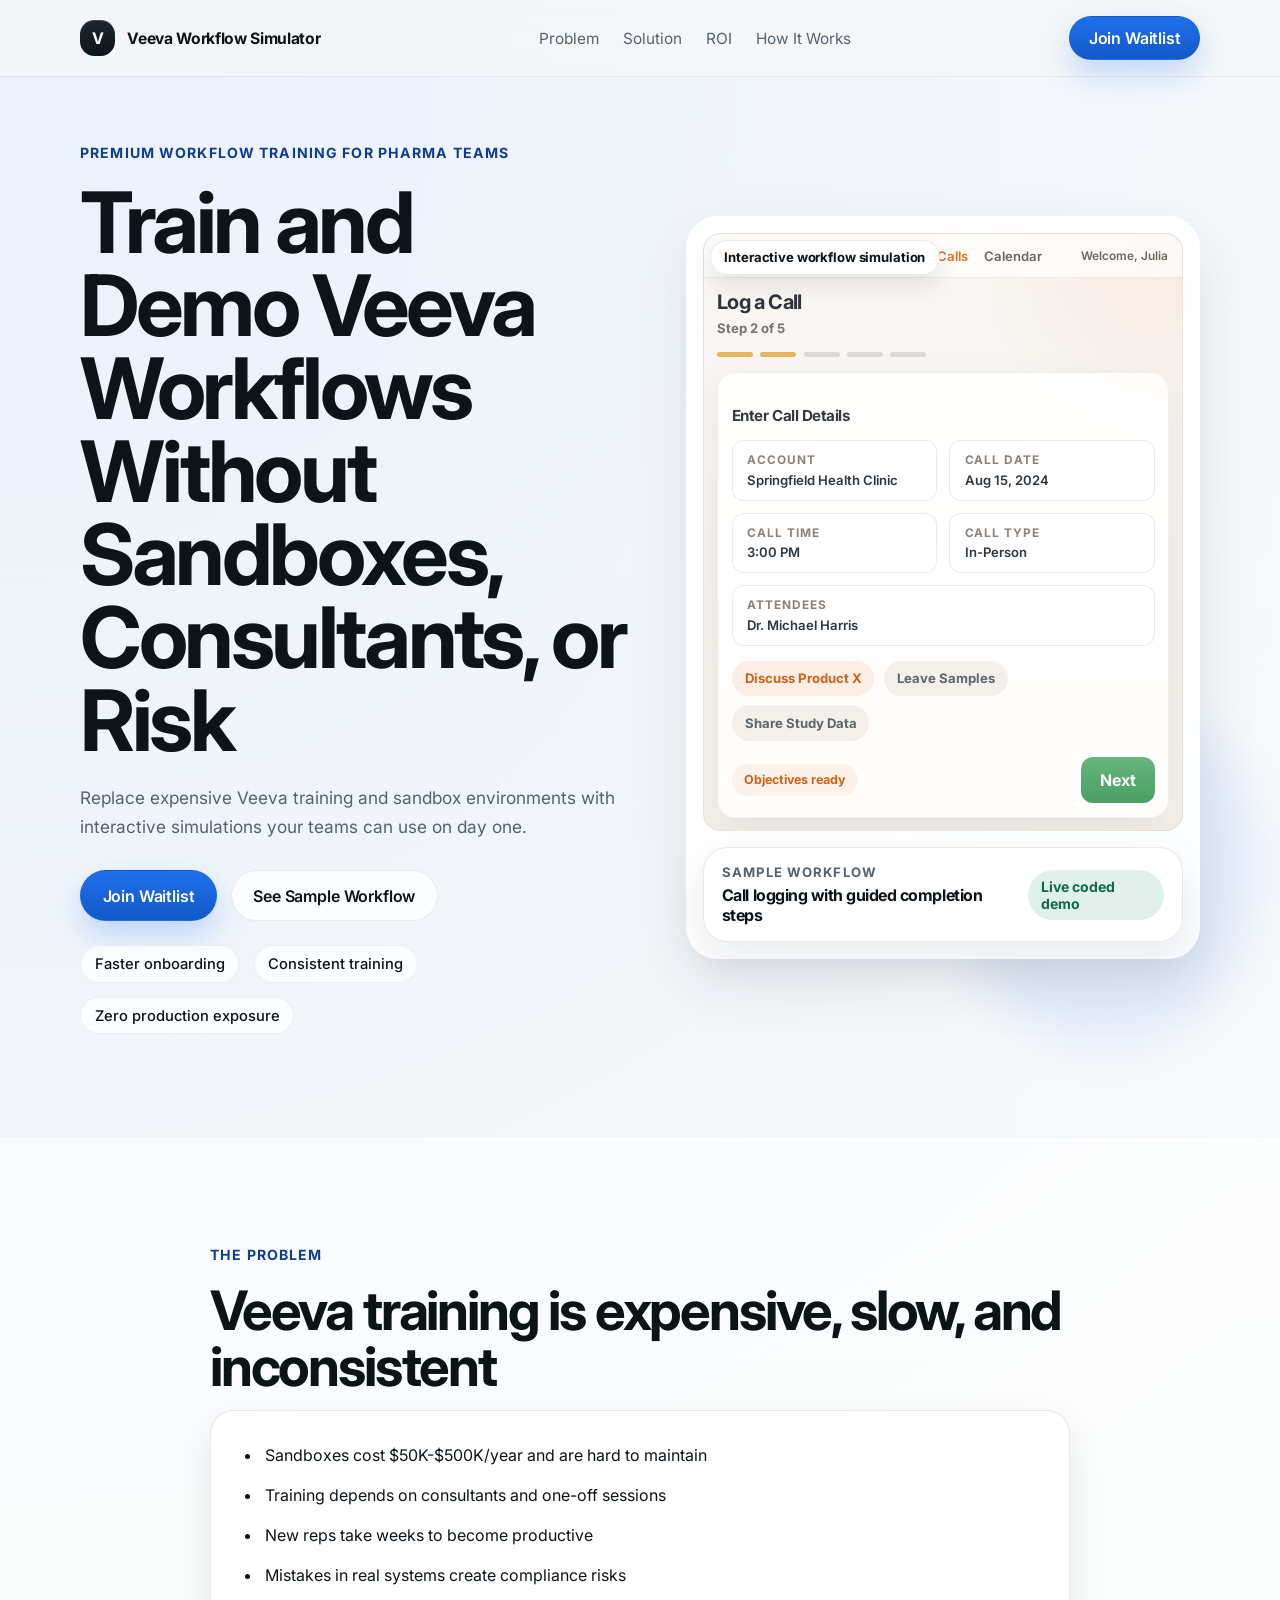
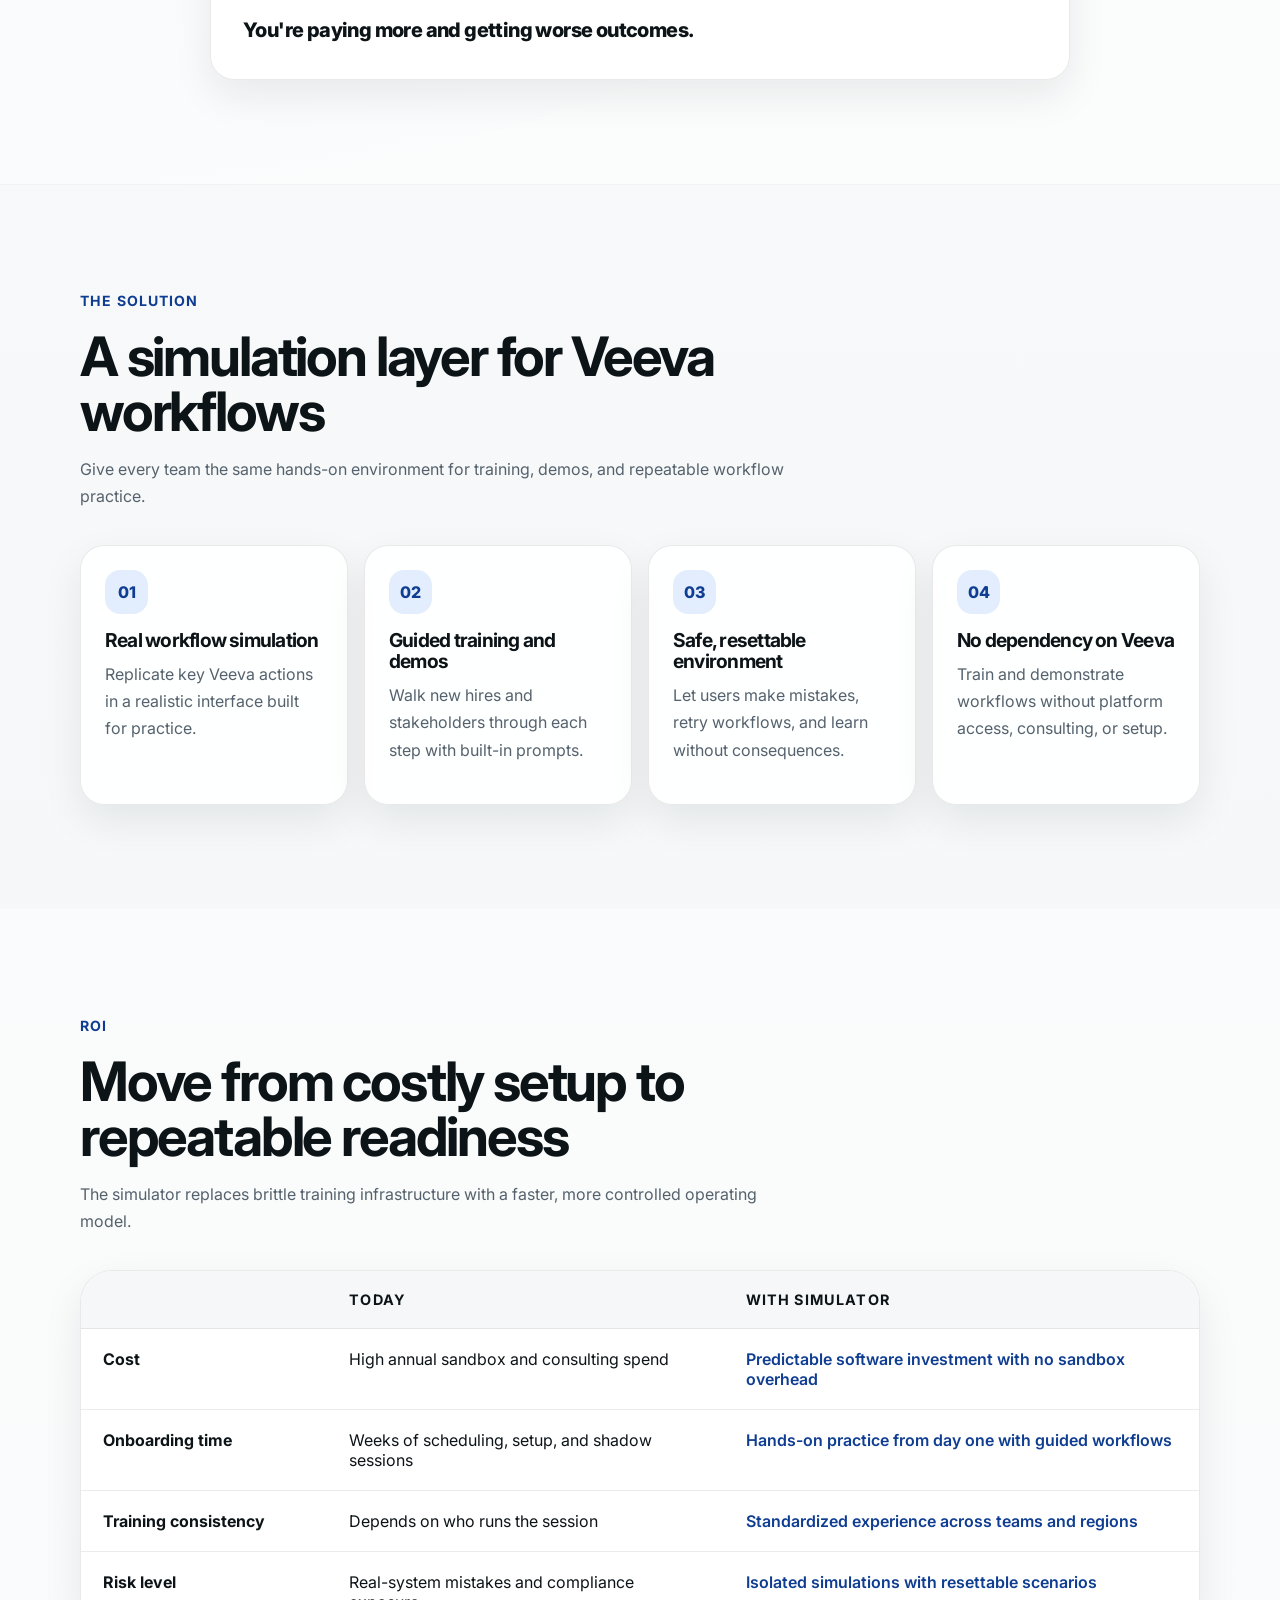
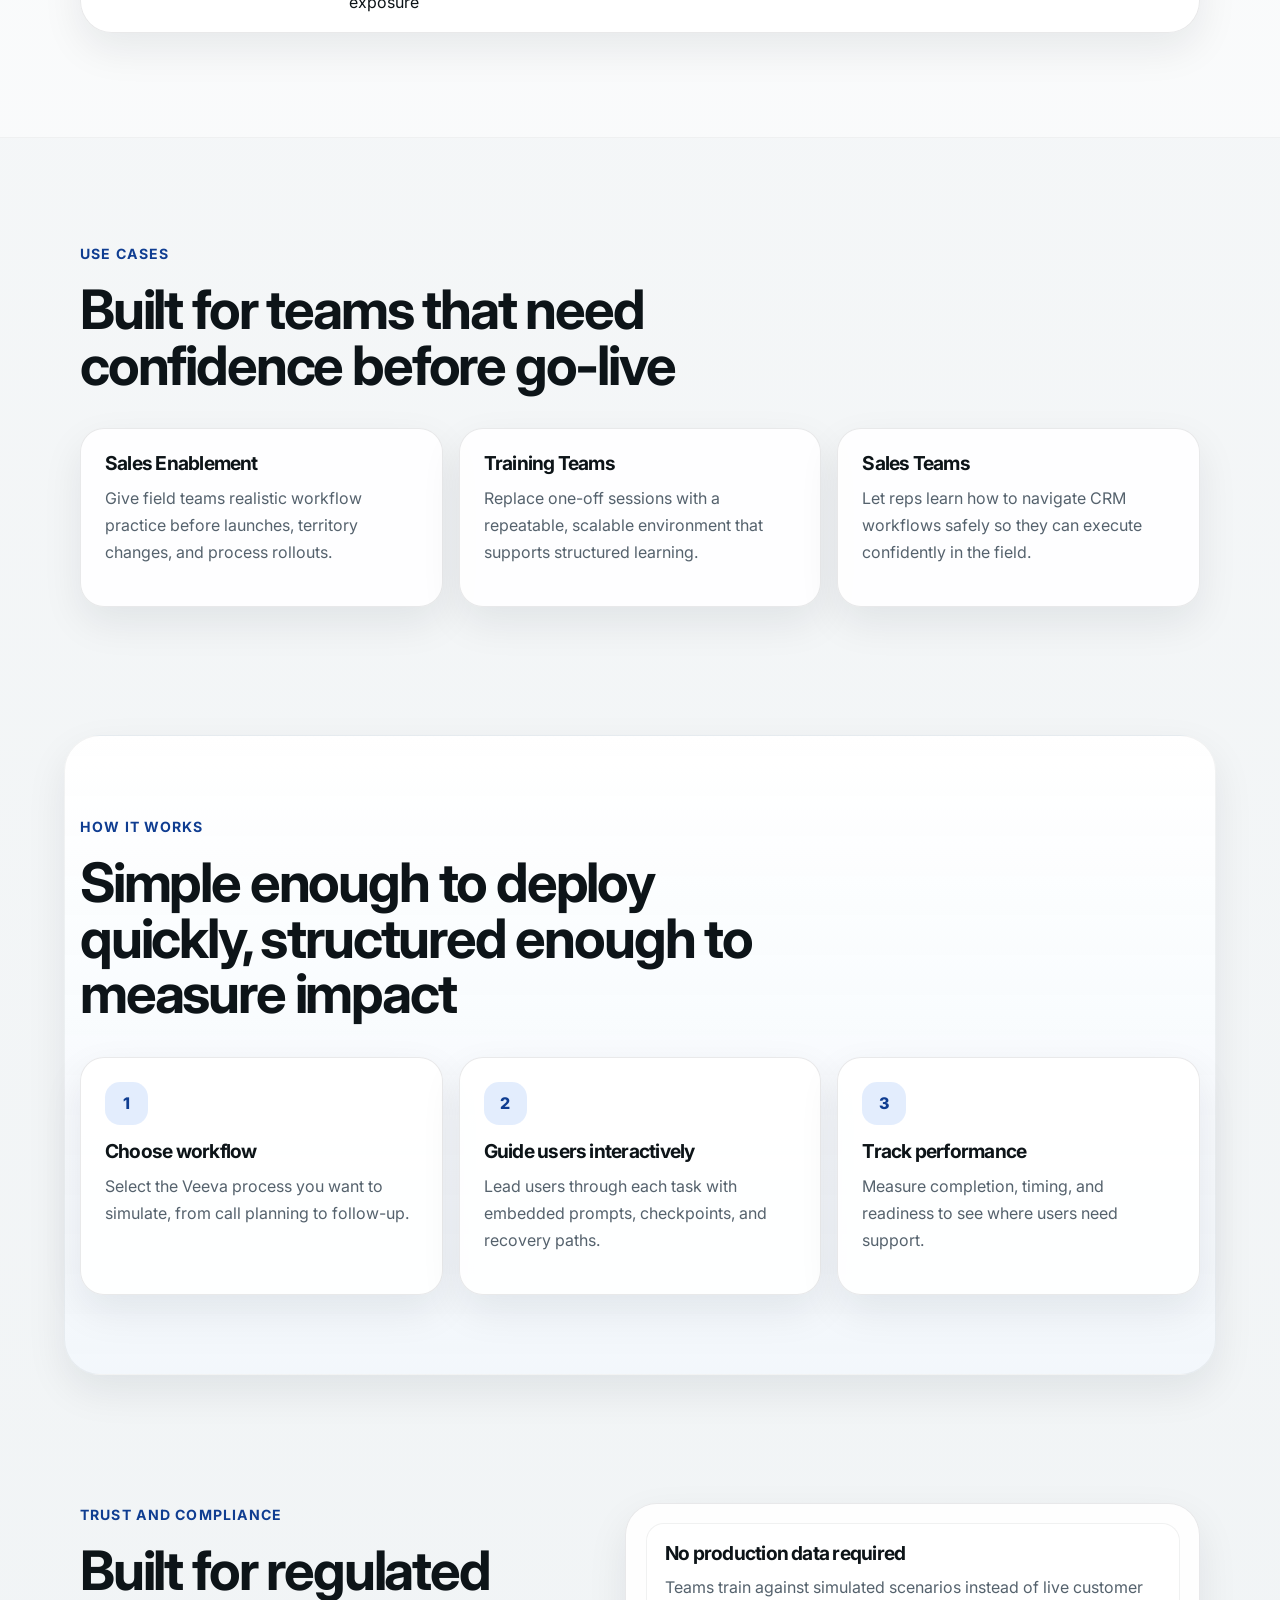
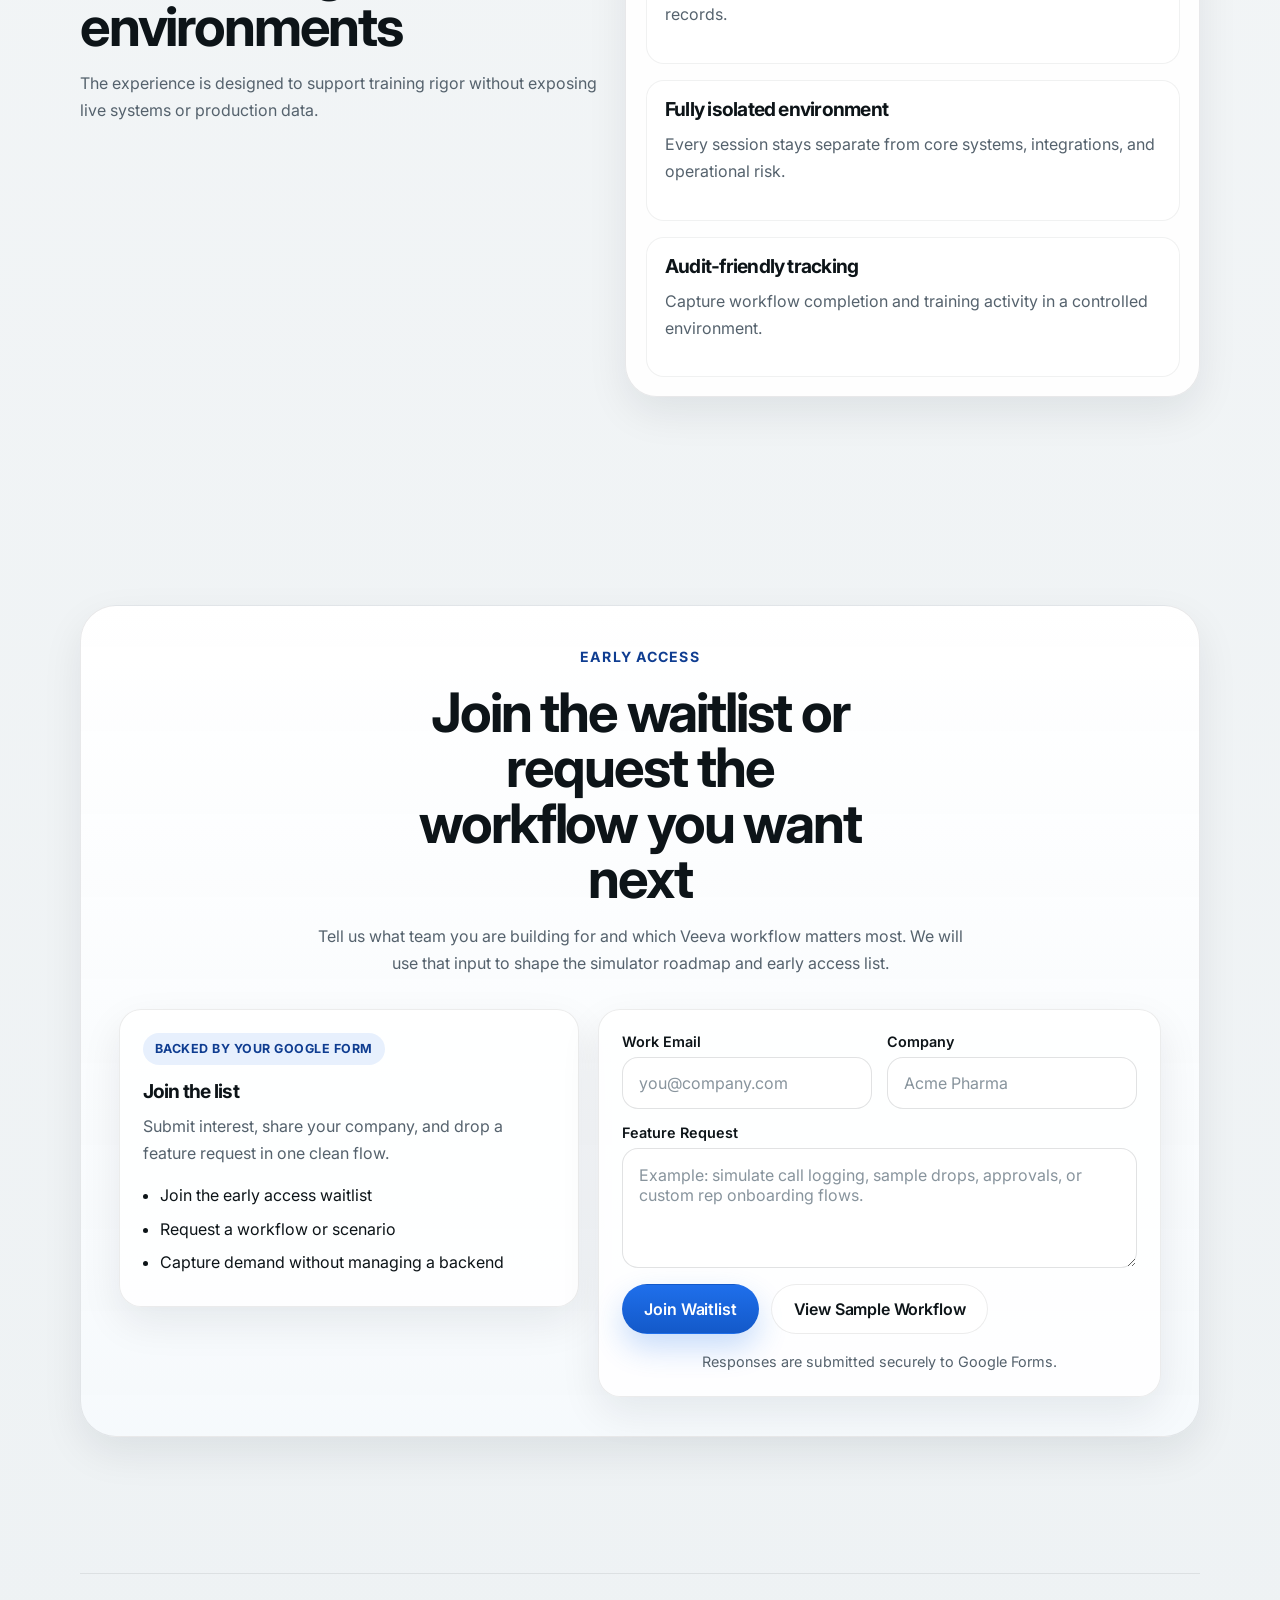
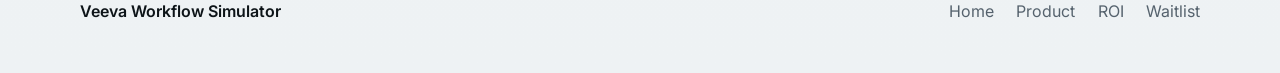
==== commit d30af7b9: "Interest form" ====
--- a/index.html
+++ b/index.html
@@ -32,13 +32,7 @@
             <a href="#how-it-works">How It Works</a>
           </nav>
 
-          <a
-            class="button button-primary button-small"
-            href="https://calendly.com/justsaiingthings/30min"
-            target="_blank"
-            rel="noreferrer"
-            >Book a Demo</a
-          >
+          <a class="button button-primary button-small" href="#waitlist">Join Waitlist</a>
         </div>
       </header>
 
@@ -53,13 +47,7 @@
                 interactive simulations your teams can use on day one.
               </p>
               <div class="hero-actions">
-                <a
-                  class="button button-primary"
-                  href="https://calendly.com/justsaiingthings/30min"
-                  target="_blank"
-                  rel="noreferrer"
-                  >Book a Demo</a
-                >
+                <a class="button button-primary" href="#waitlist">Join Waitlist</a>
                 <a class="button button-secondary" href="demo/">See Sample Workflow</a>
               </div>
               <div class="hero-meta">
@@ -365,25 +353,77 @@
 
         <section class="section final-cta" id="final-cta">
           <div class="container final-cta-card">
-            <p class="eyebrow">Ready to see it</p>
-            <h2>Train your team faster without Veeva sandboxes</h2>
+            <p class="eyebrow">Early access</p>
+            <h2>Join the waitlist or request the workflow you want next</h2>
             <p>
-              Reduce ramp time, improve consistency, and deliver realistic workflow practice
-              without adding operational risk.
+              Tell us what team you are building for and which Veeva workflow matters most.
+              We will use that input to shape the simulator roadmap and early access list.
             </p>
-            <div class="hero-actions">
-              <a
-                class="button button-primary"
-                href="https://calendly.com/justsaiingthings/30min"
-                target="_blank"
-                rel="noreferrer"
-                >Book Demo</a
+            <div class="waitlist-shell" id="waitlist">
+              <div class="waitlist-copy">
+                <div class="waitlist-pill">Backed by your Google Form</div>
+                <h3>Join the list</h3>
+                <p>
+                  Submit interest, share your company, and drop a feature request in one
+                  clean flow.
+                </p>
+                <ul class="waitlist-points">
+                  <li>Join the early access waitlist</li>
+                  <li>Request a workflow or scenario</li>
+                  <li>Capture demand without managing a backend</li>
+                </ul>
+              </div>
+
+              <form
+                class="interest-form"
+                action="https://docs.google.com/forms/d/e/1FAIpQLSf4JlQ4bz-Zm_D7b5p8y3uvOO0XOty7zRn-xyUsVbxX_kiEEw/formResponse"
+                method="POST"
+                target="hidden-form-target"
+                data-interest-form
               >
-              <a class="button button-secondary" href="demo/">Try Sample</a>
+                <div class="form-field">
+                  <label for="waitlist-email">Work Email</label>
+                  <input
+                    id="waitlist-email"
+                    name="entry.1001002476"
+                    type="email"
+                    placeholder="you@company.com"
+                    required
+                  />
+                </div>
+                <div class="form-field">
+                  <label for="waitlist-company">Company</label>
+                  <input
+                    id="waitlist-company"
+                    name="entry.1147113515"
+                    type="text"
+                    placeholder="Acme Pharma"
+                  />
+                </div>
+                <div class="form-field form-field-full">
+                  <label for="waitlist-feature">Feature Request</label>
+                  <textarea
+                    id="waitlist-feature"
+                    name="entry.1854616965"
+                    rows="4"
+                    placeholder="Example: simulate call logging, sample drops, approvals, or custom rep onboarding flows."
+                  ></textarea>
+                </div>
+                <div class="interest-form-actions">
+                  <button class="button button-primary" type="submit">Join Waitlist</button>
+                  <a class="button button-secondary" href="demo/">View Sample Workflow</a>
+                </div>
+                <p class="form-note">Responses are submitted securely to Google Forms.</p>
+                <p class="form-success" data-form-success hidden>
+                  Thanks. You're on the list, and your feature request is captured.
+                </p>
+              </form>
             </div>
           </div>
         </section>
       </main>
+
+      <iframe name="hidden-form-target" class="hidden-frame" title="Hidden form target"></iframe>
 
       <footer class="site-footer">
         <div class="container footer-row">
@@ -392,7 +432,7 @@
             <a href="#top">Home</a>
             <a href="#solution">Product</a>
             <a href="#roi">ROI</a>
-            <a href="#final-cta">Contact</a>
+            <a href="#waitlist">Waitlist</a>
           </div>
         </div>
       </footer>
--- a/styles.css
+++ b/styles.css
@@ -677,6 +677,10 @@
   padding: 0.8rem;
 }
 
+.veeva-ui-compact .veeva-sidebar {
+  display: none;
+}
+
 .veeva-ui-compact .veeva-workflow-head h3 {
   font-size: 1.25rem;
 }
@@ -977,6 +981,132 @@
   margin-top: 1.7rem;
 }
 
+.waitlist-shell {
+  display: grid;
+  gap: 1rem;
+  margin-top: 2rem;
+  text-align: left;
+}
+
+.waitlist-copy,
+.interest-form {
+  padding: 1.2rem;
+  border-radius: 22px;
+  border: 1px solid rgba(13, 20, 24, 0.08);
+  background: rgba(255, 255, 255, 0.82);
+  box-shadow: var(--shadow-md);
+}
+
+.waitlist-pill {
+  display: inline-flex;
+  align-items: center;
+  min-height: 2rem;
+  margin-bottom: 1rem;
+  padding: 0.35rem 0.75rem;
+  border-radius: 999px;
+  background: rgba(31, 111, 235, 0.10);
+  color: var(--accent-deep);
+  font-size: 0.78rem;
+  font-weight: 700;
+  letter-spacing: 0.04em;
+  text-transform: uppercase;
+}
+
+.waitlist-copy h3 {
+  margin-bottom: 0.7rem;
+}
+
+.waitlist-points {
+  margin: 1rem 0 0;
+  padding-left: 1.1rem;
+  color: var(--text);
+}
+
+.waitlist-points li {
+  margin-bottom: 0.6rem;
+  line-height: 1.5;
+}
+
+.interest-form {
+  display: grid;
+  gap: 0.95rem;
+}
+
+.form-field {
+  display: grid;
+  gap: 0.45rem;
+}
+
+.form-field label {
+  color: var(--text);
+  font-size: 0.9rem;
+  font-weight: 600;
+}
+
+.form-field input,
+.form-field textarea {
+  width: 100%;
+  padding: 0.95rem 1rem;
+  border: 1px solid rgba(13, 20, 24, 0.12);
+  border-radius: 16px;
+  background: rgba(255, 255, 255, 0.92);
+  color: var(--text);
+  transition:
+    border-color 180ms ease,
+    box-shadow 180ms ease,
+    background-color 180ms ease;
+}
+
+.form-field input::placeholder,
+.form-field textarea::placeholder {
+  color: #88949d;
+}
+
+.form-field input:focus,
+.form-field textarea:focus {
+  outline: none;
+  border-color: rgba(31, 111, 235, 0.42);
+  box-shadow: 0 0 0 4px rgba(31, 111, 235, 0.10);
+  background: #fff;
+}
+
+.form-field textarea {
+  min-height: 7.5rem;
+  resize: vertical;
+}
+
+.interest-form-actions {
+  display: flex;
+  flex-direction: column;
+  gap: 0.75rem;
+}
+
+.form-note,
+.form-success {
+  margin: 0;
+  font-size: 0.9rem;
+}
+
+.form-note {
+  color: var(--muted);
+}
+
+.form-success {
+  padding: 0.85rem 1rem;
+  border-radius: 14px;
+  background: rgba(18, 128, 92, 0.10);
+  color: #0d6a4c;
+  font-weight: 600;
+}
+
+.hidden-frame {
+  width: 0;
+  height: 0;
+  border: 0;
+  position: absolute;
+  visibility: hidden;
+}
+
 .site-footer {
   padding: 2rem 0 3rem;
 }
@@ -1115,6 +1245,34 @@
 
   .final-cta-card {
     padding: 2.4rem;
+  }
+
+  .waitlist-shell {
+    grid-template-columns: minmax(0, 0.9fr) minmax(0, 1.1fr);
+    gap: 1.2rem;
+    align-items: start;
+  }
+
+  .waitlist-copy,
+  .interest-form {
+    padding: 1.4rem;
+  }
+
+  .interest-form {
+    grid-template-columns: repeat(2, minmax(0, 1fr));
+    align-items: start;
+  }
+
+  .form-field-full,
+  .interest-form-actions,
+  .form-note,
+  .form-success {
+    grid-column: 1 / -1;
+  }
+
+  .interest-form-actions {
+    flex-direction: row;
+    flex-wrap: wrap;
   }
 
   .feature-grid,
@@ -1265,6 +1423,10 @@
     align-items: start;
   }
 
+  .veeva-ui-compact .veeva-body {
+    grid-template-columns: 1fr;
+  }
+
   .feature-grid {
     grid-template-columns: repeat(4, minmax(0, 1fr));
   }
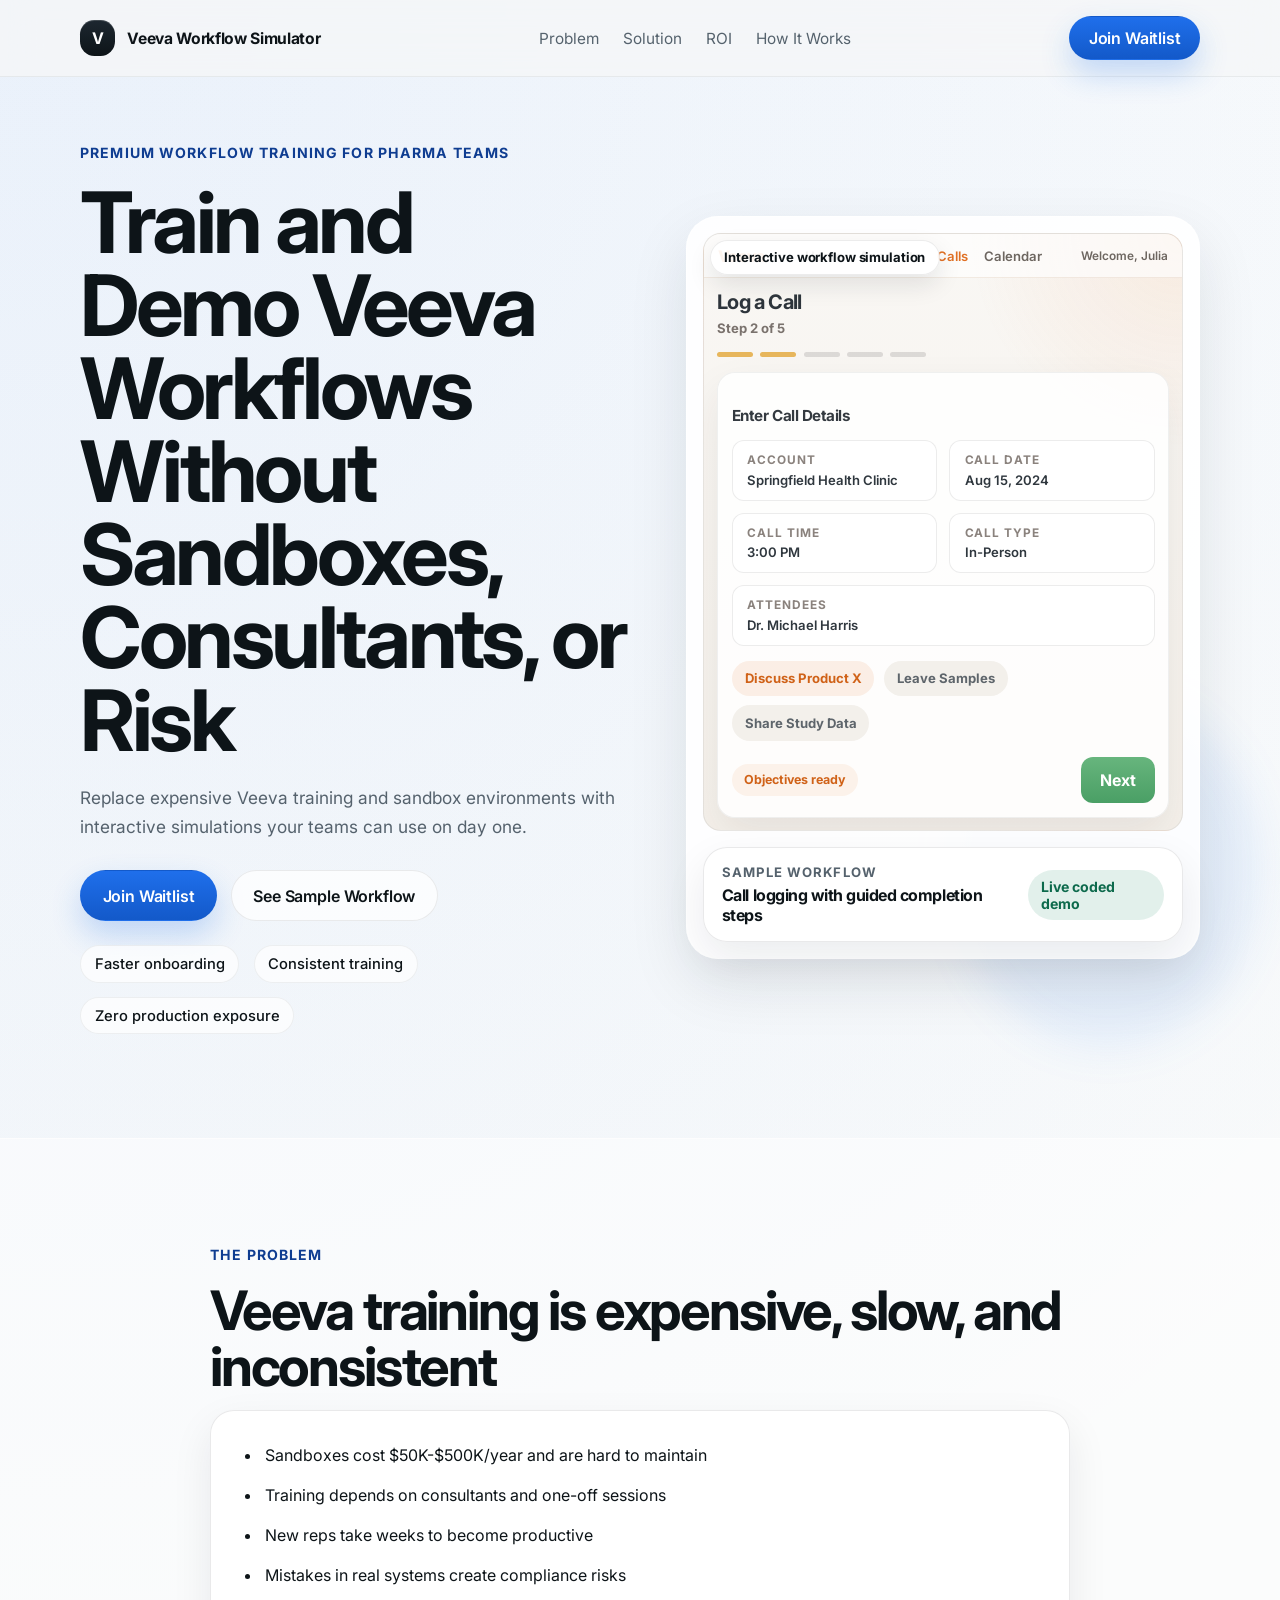
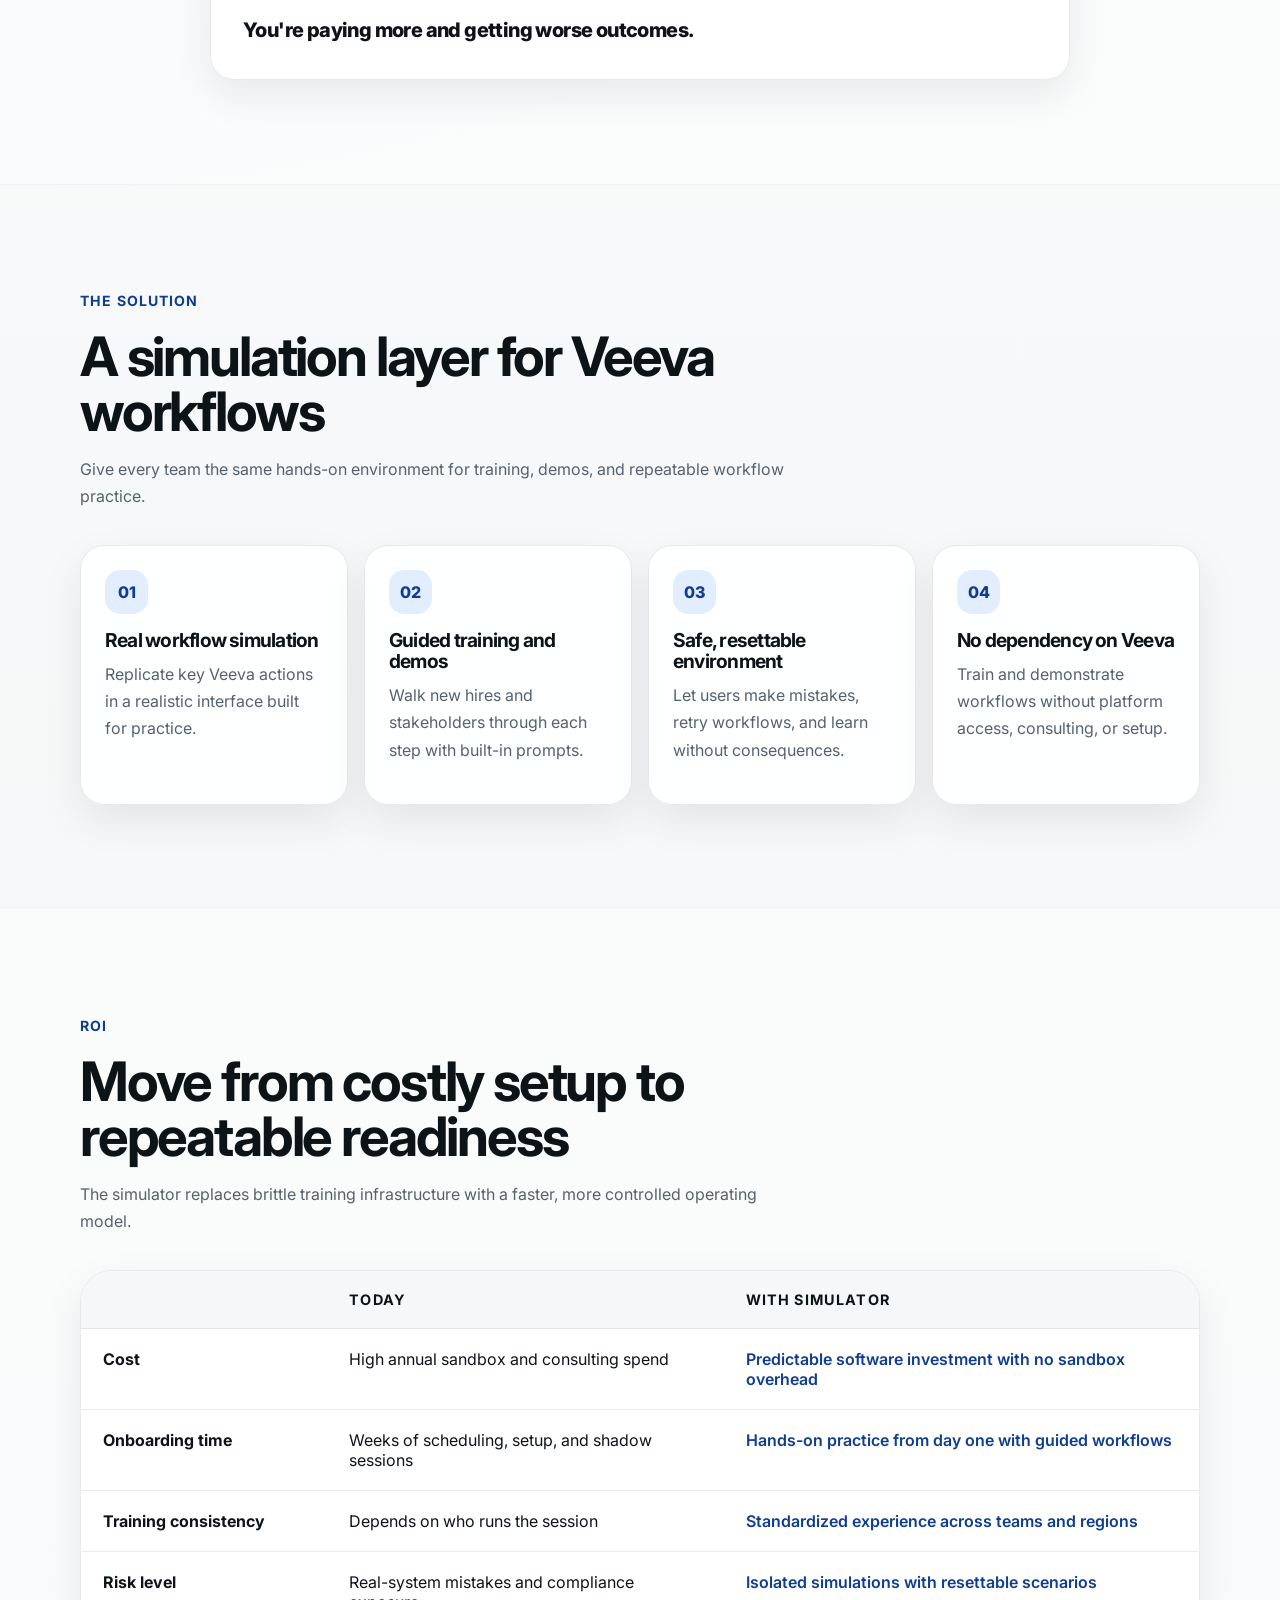
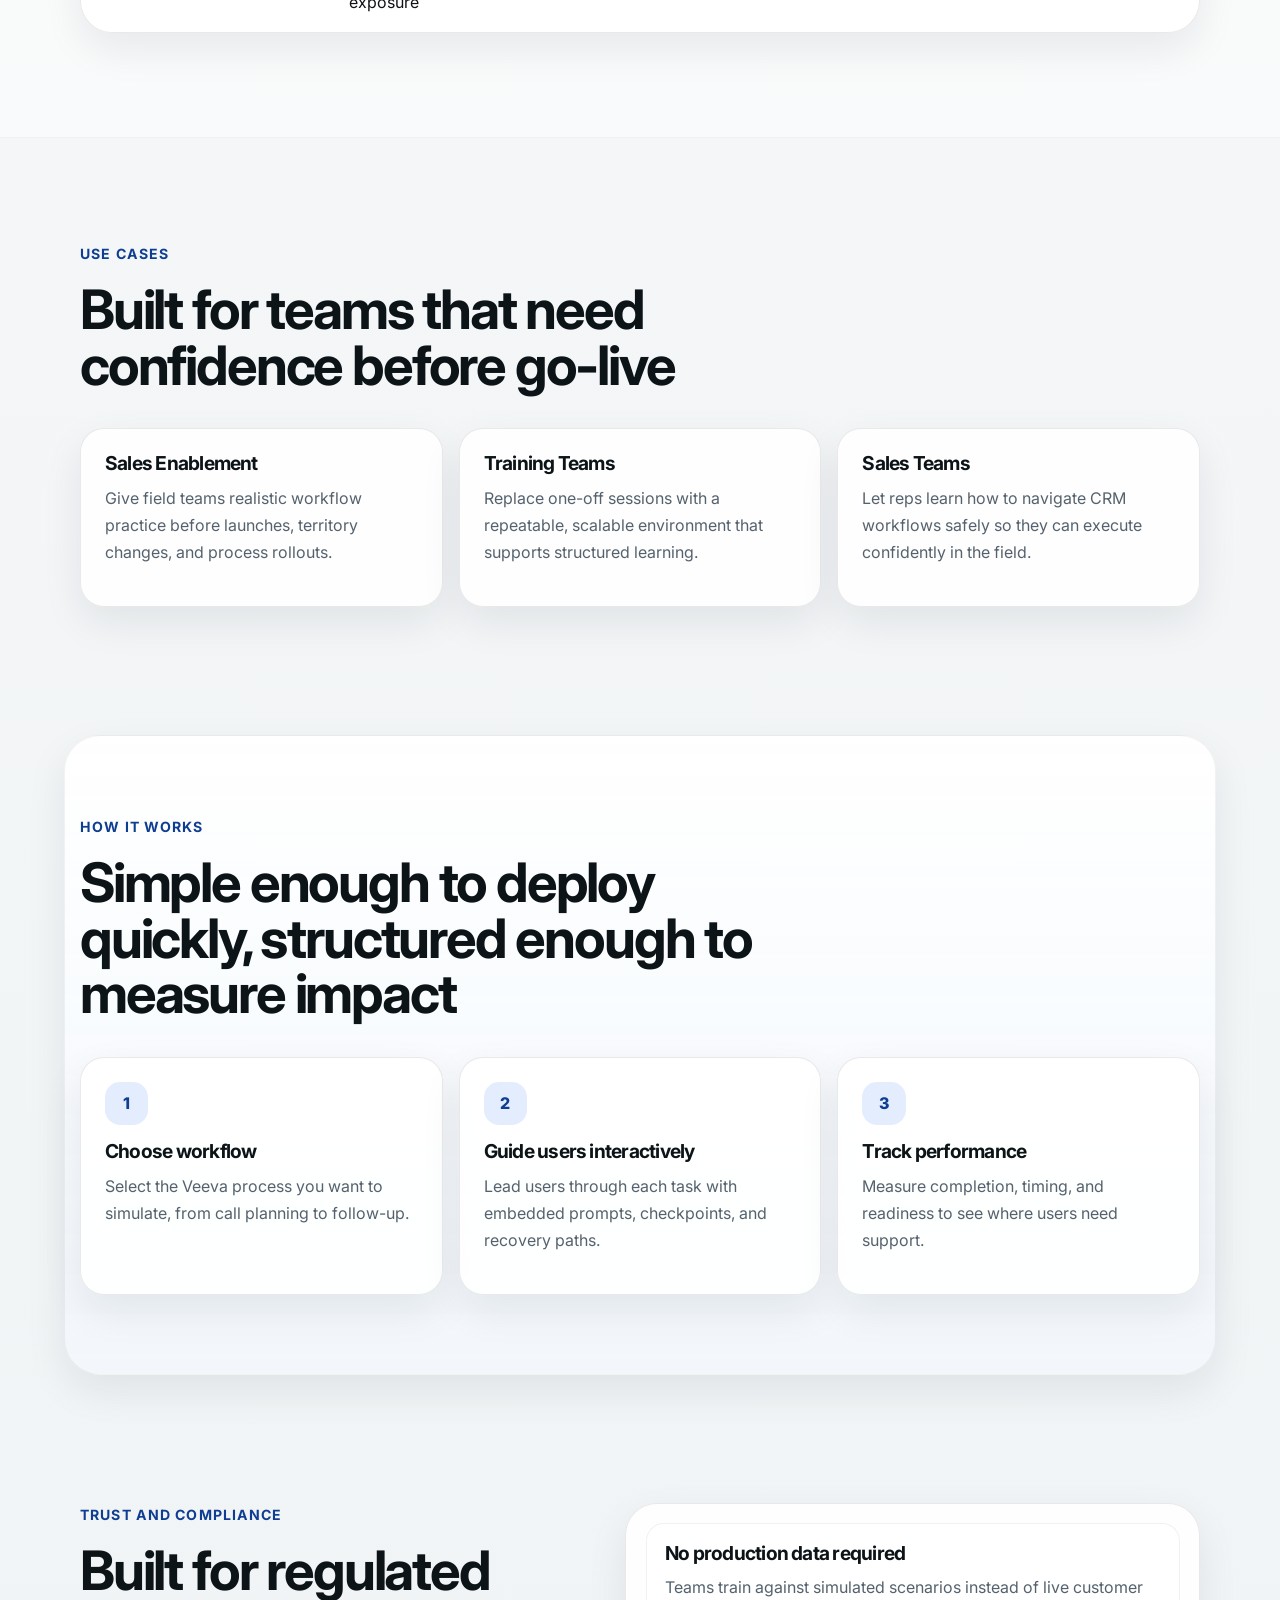
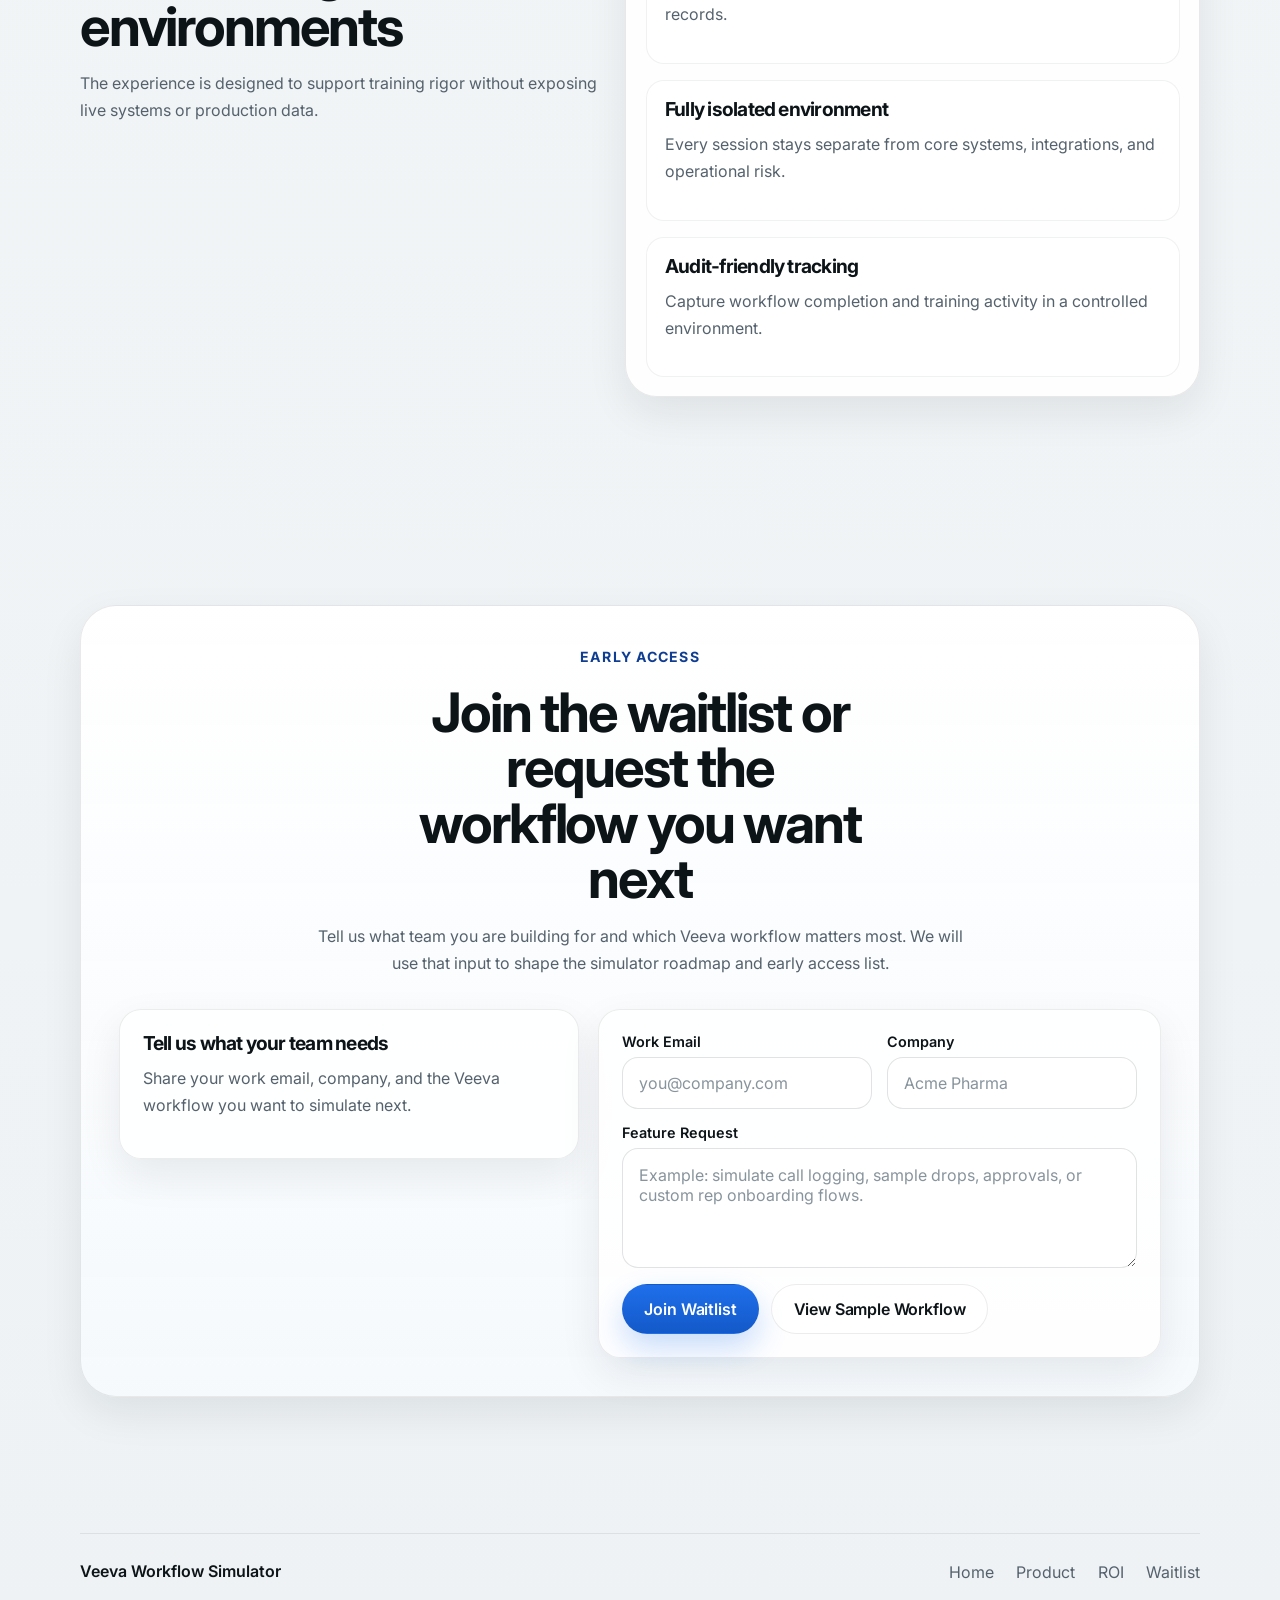
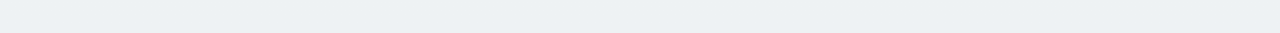
==== commit 80c8f1da: "Auto play demo fix" ====
--- a/index.html
+++ b/index.html
@@ -361,17 +361,11 @@
             </p>
             <div class="waitlist-shell" id="waitlist">
               <div class="waitlist-copy">
-                <div class="waitlist-pill">Backed by your Google Form</div>
-                <h3>Join the list</h3>
+                <h3>Tell us what your team needs</h3>
                 <p>
-                  Submit interest, share your company, and drop a feature request in one
-                  clean flow.
+                  Share your work email, company, and the Veeva workflow you want to
+                  simulate next.
                 </p>
-                <ul class="waitlist-points">
-                  <li>Join the early access waitlist</li>
-                  <li>Request a workflow or scenario</li>
-                  <li>Capture demand without managing a backend</li>
-                </ul>
               </div>
 
               <form
@@ -413,7 +407,6 @@
                   <button class="button button-primary" type="submit">Join Waitlist</button>
                   <a class="button button-secondary" href="demo/">View Sample Workflow</a>
                 </div>
-                <p class="form-note">Responses are submitted securely to Google Forms.</p>
                 <p class="form-success" data-form-success hidden>
                   Thanks. You're on the list, and your feature request is captured.
                 </p>
--- a/styles.css
+++ b/styles.css
@@ -370,6 +370,16 @@
     linear-gradient(180deg, #f9f7f4 0%, #f5f1eb 100%);
 }
 
+.demo-animated-ui::after {
+  content: "";
+  position: absolute;
+  inset: 0;
+  pointer-events: none;
+  background: linear-gradient(120deg, transparent 0%, rgba(255, 255, 255, 0.18) 45%, transparent 70%);
+  transform: translateX(-120%);
+  animation: demo-shimmer 5s ease-in-out infinite;
+}
+
 .veeva-shell {
   min-height: 100%;
 }
@@ -559,6 +569,11 @@
   cursor: pointer;
 }
 
+.veeva-next-button:disabled {
+  opacity: 0.88;
+  cursor: default;
+}
+
 .veeva-sidebar {
   display: grid;
   gap: 0.9rem;
@@ -733,6 +748,31 @@
   box-shadow: var(--shadow-lg);
 }
 
+.demo-animated-ui .veeva-body {
+  grid-template-columns: 1fr;
+}
+
+.demo-panel-swap,
+[data-demo-title],
+[data-demo-step-label],
+[data-demo-progress-strong],
+[data-demo-progress-copy],
+[data-demo-guidance-copy] {
+  transition:
+    opacity 240ms ease,
+    transform 240ms ease;
+}
+
+.demo-is-transitioning .demo-panel-swap,
+.demo-is-transitioning [data-demo-title],
+.demo-is-transitioning [data-demo-step-label],
+.demo-is-transitioning [data-demo-progress-strong],
+.demo-is-transitioning [data-demo-progress-copy],
+.demo-is-transitioning [data-demo-guidance-copy] {
+  opacity: 0.68;
+  transform: translateY(4px);
+}
+
 .demo-stage-header {
   display: flex;
   flex-direction: column;
@@ -767,6 +807,18 @@
 .demo-kpis strong {
   color: var(--text);
   font-size: 1rem;
+}
+
+@keyframes demo-shimmer {
+  0%,
+  72%,
+  100% {
+    transform: translateX(-120%);
+  }
+
+  82% {
+    transform: translateX(120%);
+  }
 }
 
 .hero-shot-caption {
@@ -997,34 +1049,8 @@
   box-shadow: var(--shadow-md);
 }
 
-.waitlist-pill {
-  display: inline-flex;
-  align-items: center;
-  min-height: 2rem;
-  margin-bottom: 1rem;
-  padding: 0.35rem 0.75rem;
-  border-radius: 999px;
-  background: rgba(31, 111, 235, 0.10);
-  color: var(--accent-deep);
-  font-size: 0.78rem;
-  font-weight: 700;
-  letter-spacing: 0.04em;
-  text-transform: uppercase;
-}
-
 .waitlist-copy h3 {
   margin-bottom: 0.7rem;
-}
-
-.waitlist-points {
-  margin: 1rem 0 0;
-  padding-left: 1.1rem;
-  color: var(--text);
-}
-
-.waitlist-points li {
-  margin-bottom: 0.6rem;
-  line-height: 1.5;
 }
 
 .interest-form {
@@ -1081,14 +1107,9 @@
   gap: 0.75rem;
 }
 
-.form-note,
 .form-success {
   margin: 0;
   font-size: 0.9rem;
-}
-
-.form-note {
-  color: var(--muted);
 }
 
 .form-success {
@@ -1265,7 +1286,6 @@
 
   .form-field-full,
   .interest-form-actions,
-  .form-note,
   .form-success {
     grid-column: 1 / -1;
   }
@@ -1436,6 +1456,13 @@
   }
 }
 
+@media (min-width: 1200px) {
+  .demo-animated-ui .veeva-body {
+    grid-template-columns: minmax(0, 1.35fr) minmax(280px, 0.65fr);
+    align-items: start;
+  }
+}
+
 @media (prefers-reduced-motion: reduce) {
   html {
     scroll-behavior: auto;
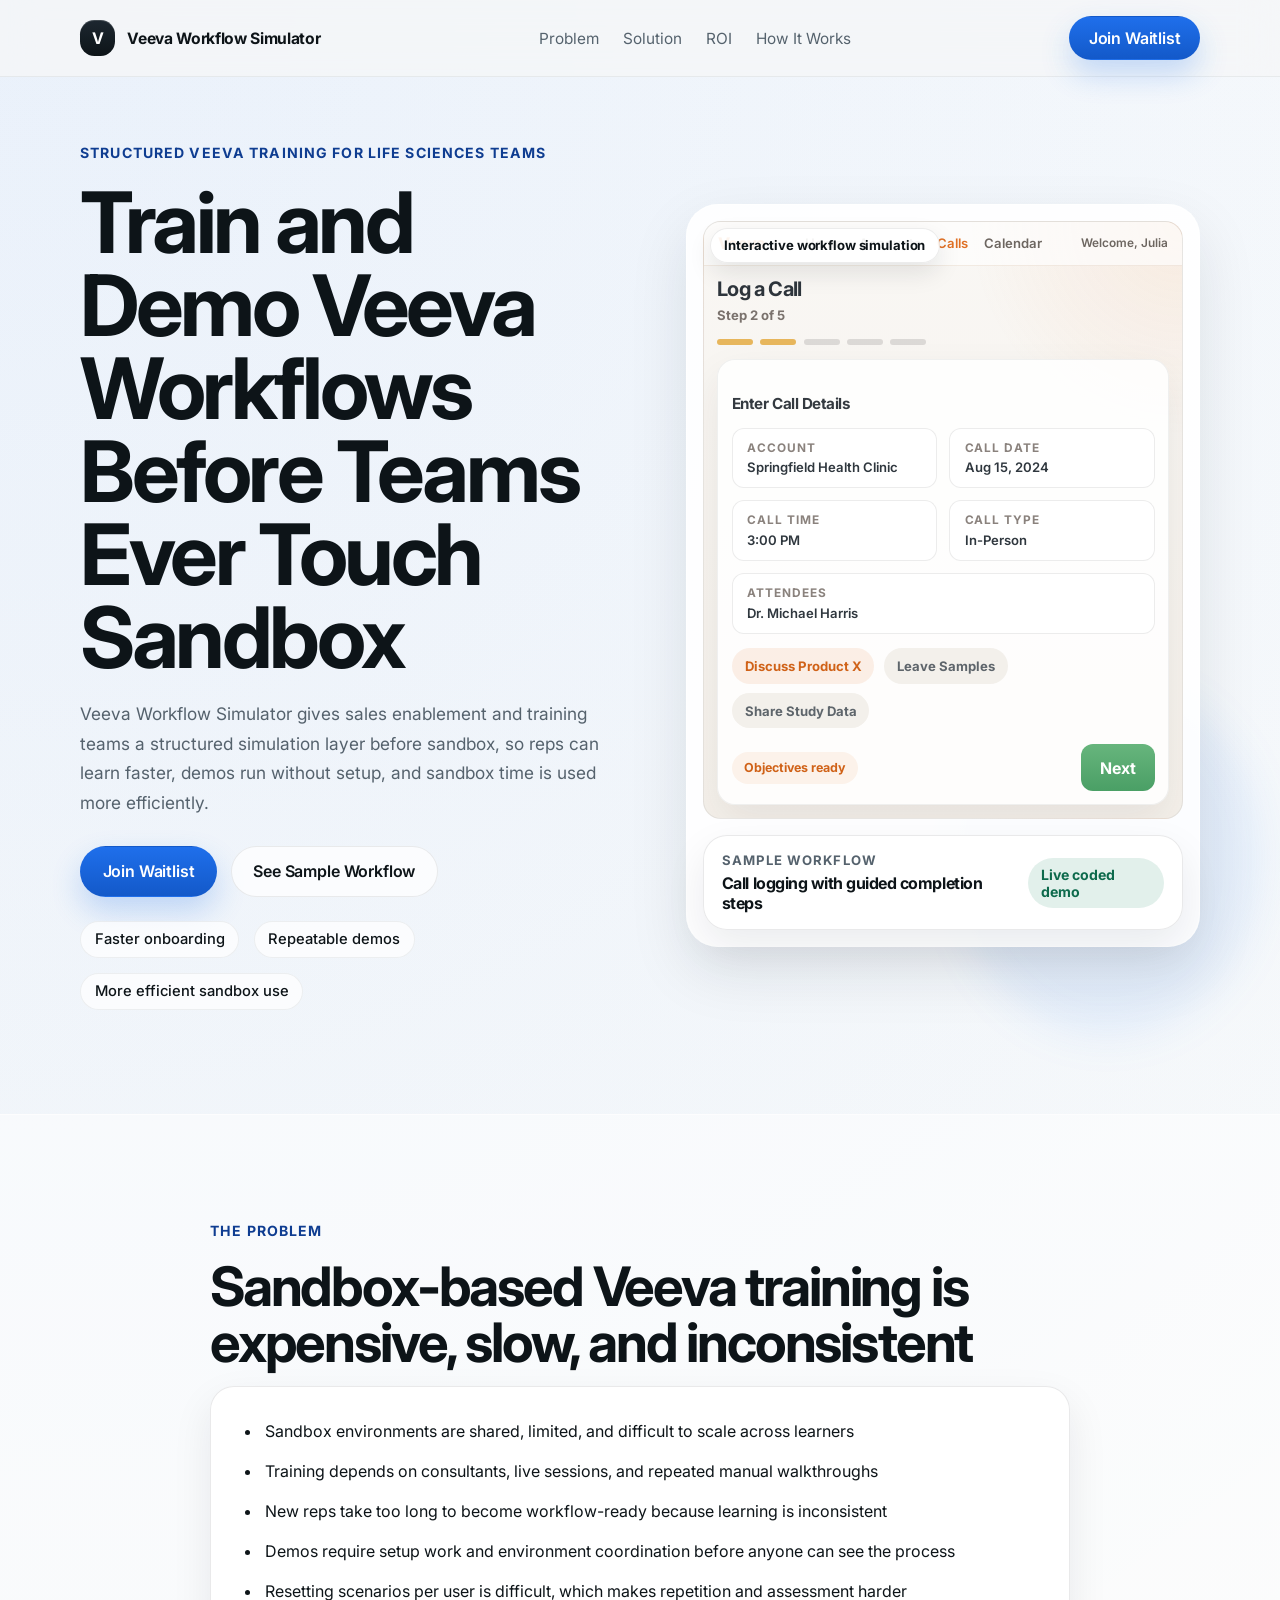
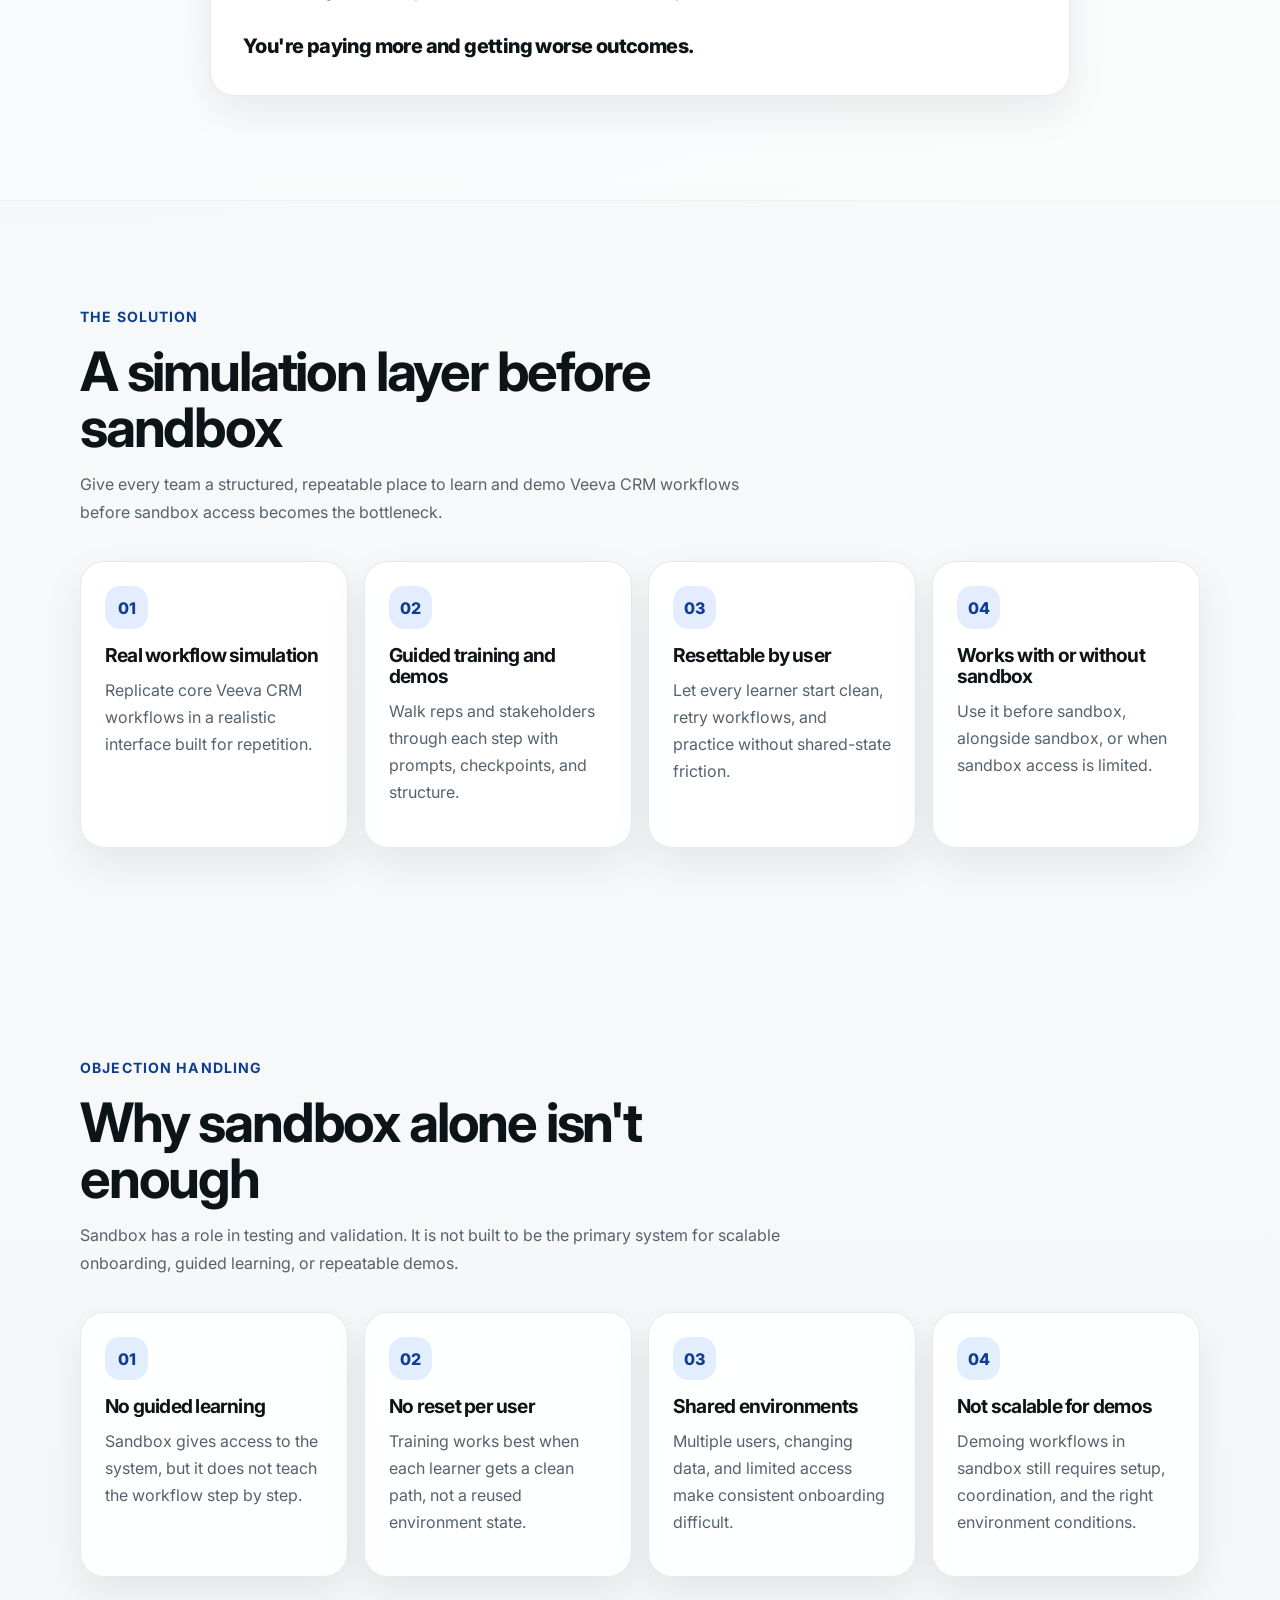
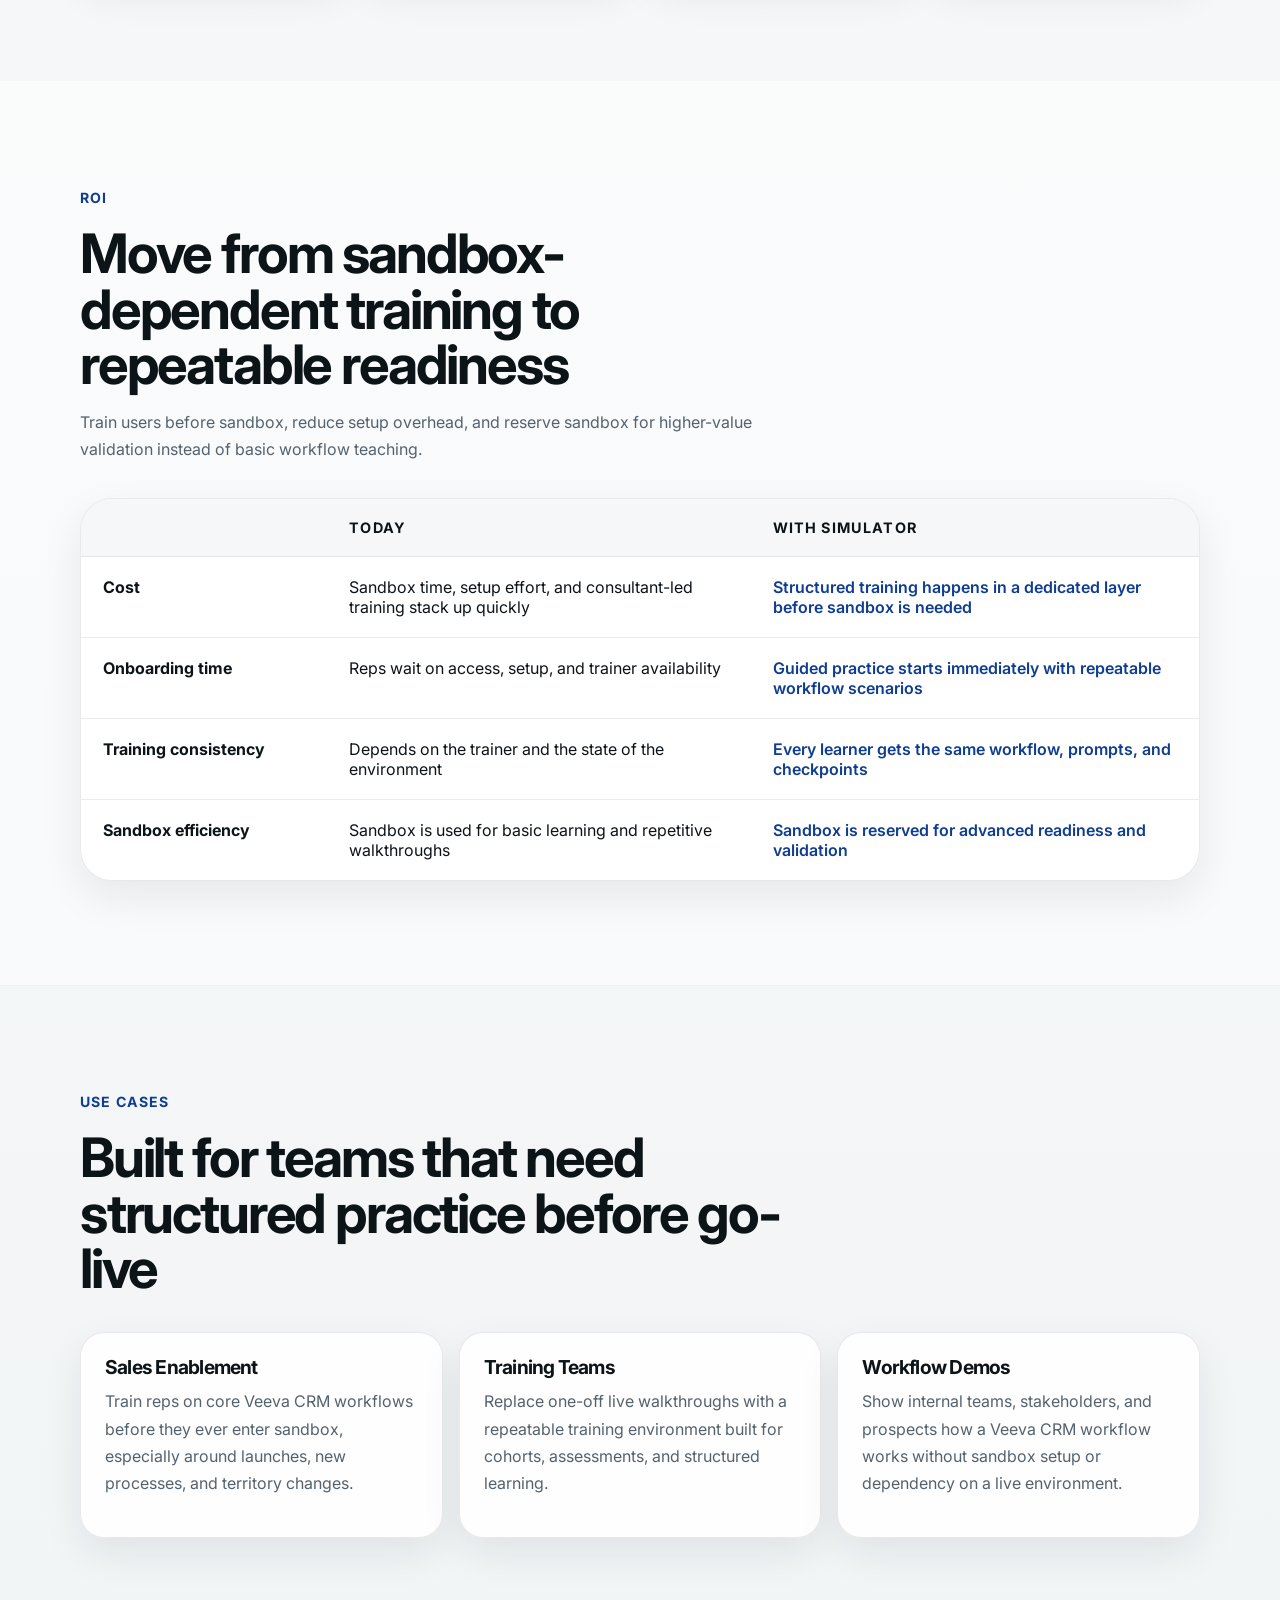
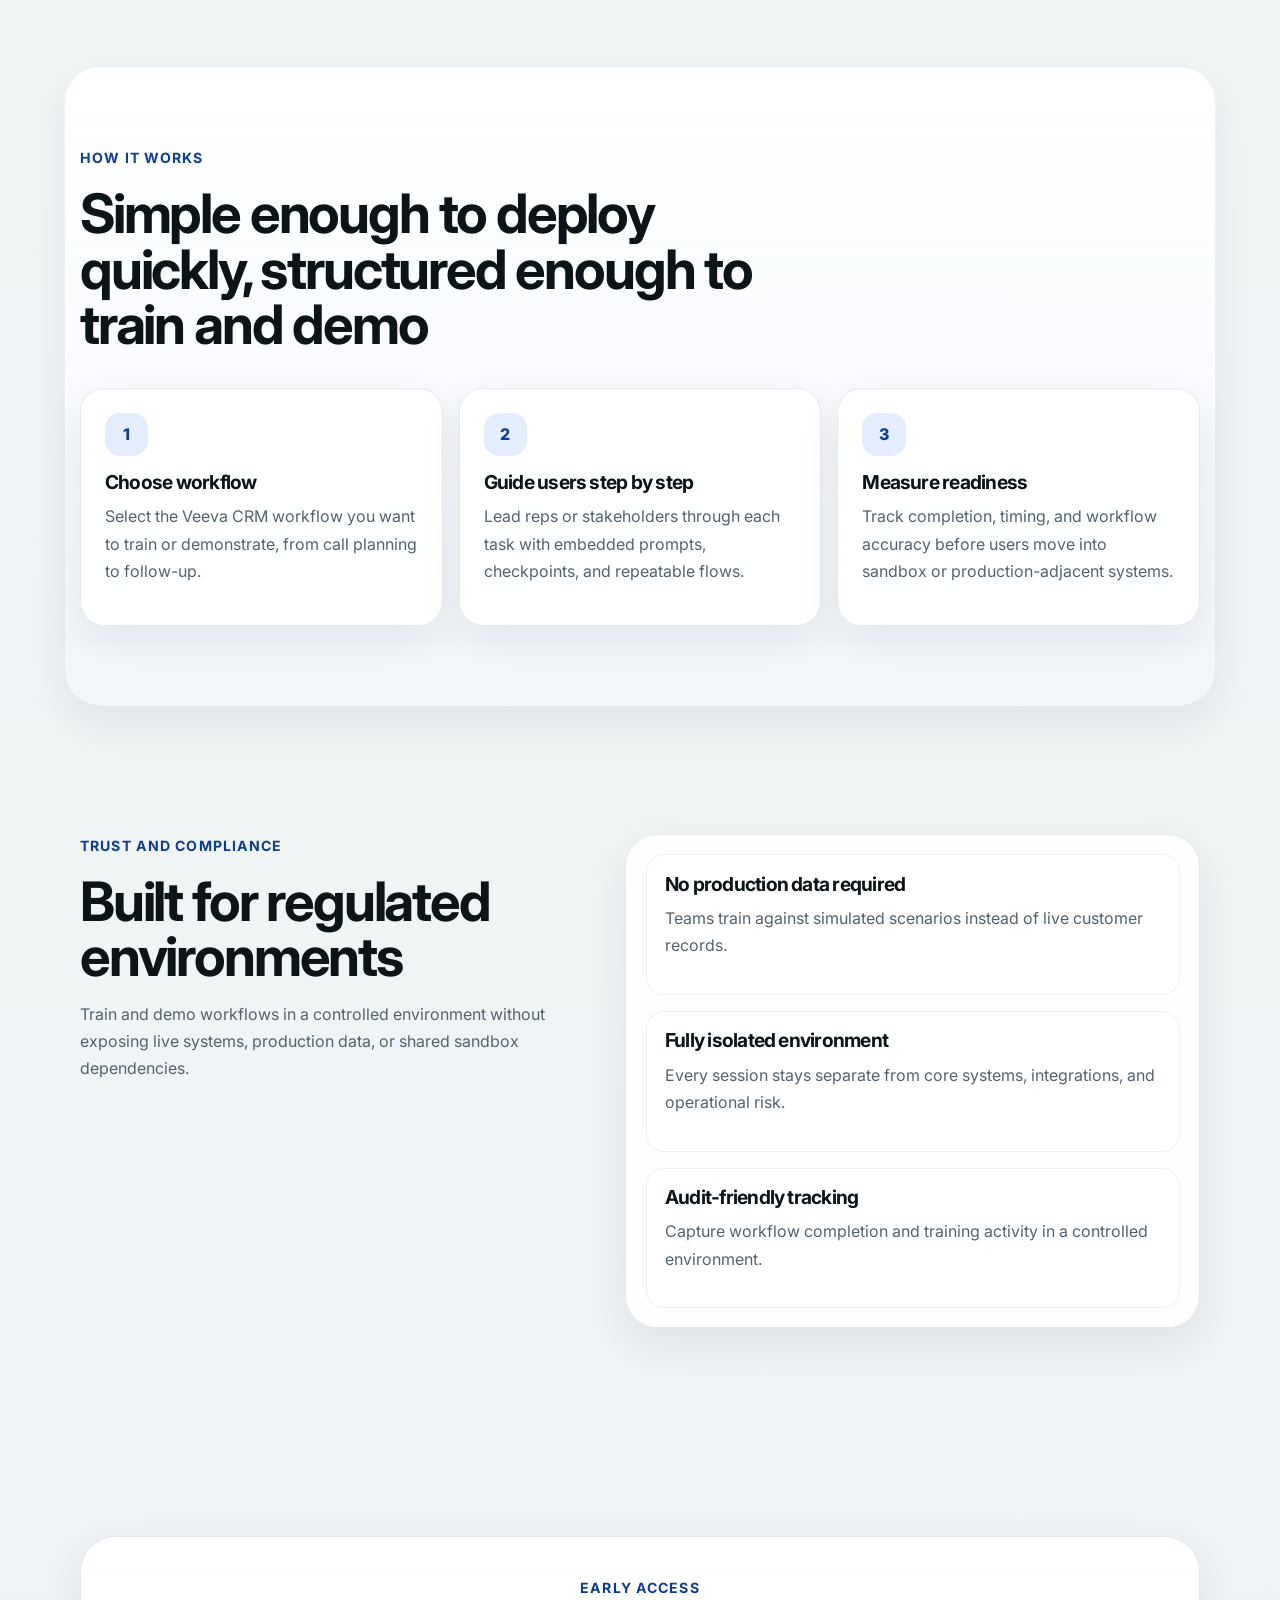
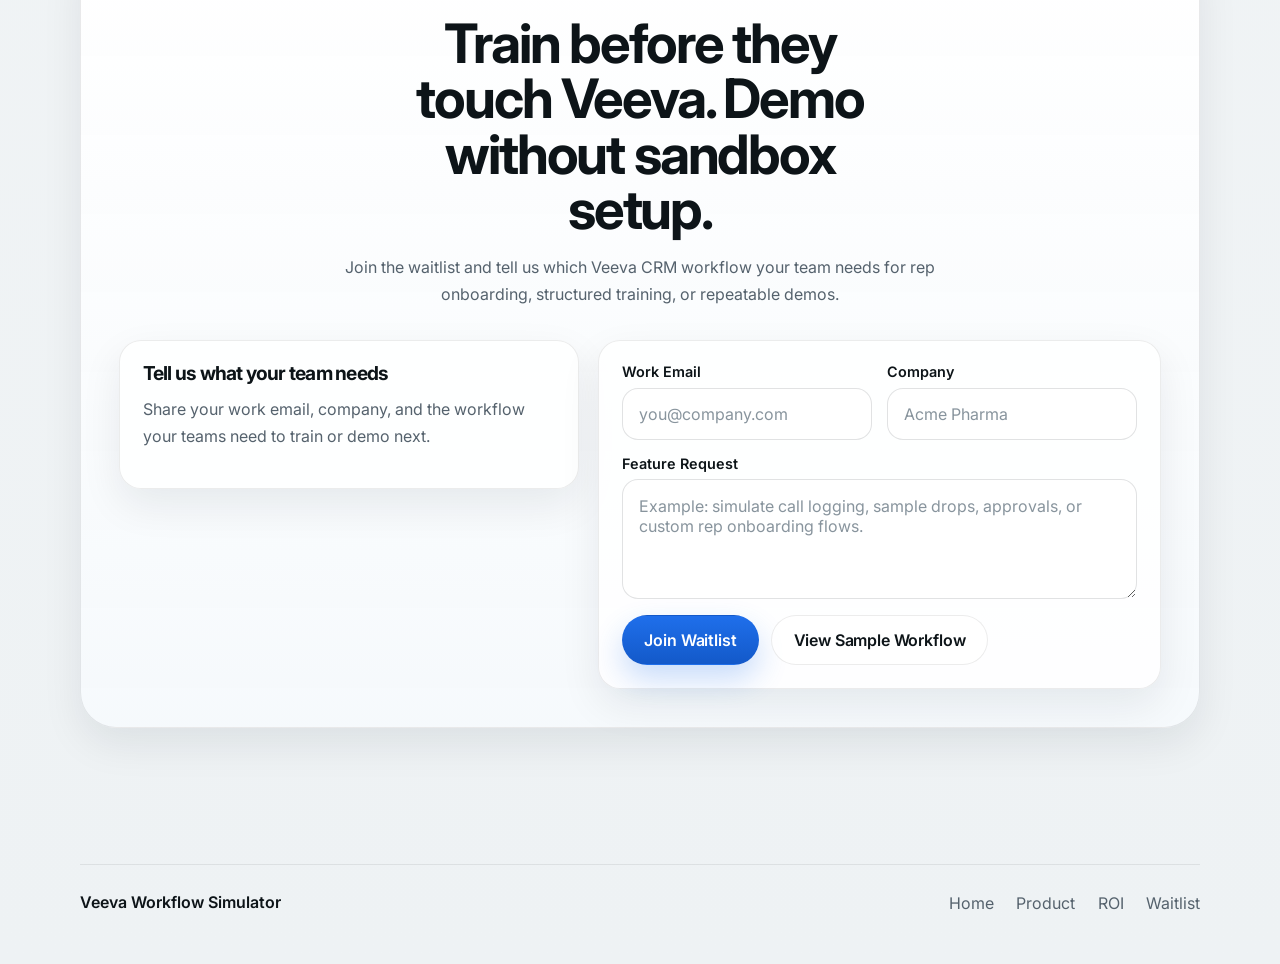
==== commit 374cea49: "Update landing page" ====
--- a/index.html
+++ b/index.html
@@ -1,436 +1,455 @@
 <!DOCTYPE html>
 <html lang="en">
-  <head>
-    <meta charset="UTF-8" />
-    <meta name="viewport" content="width=device-width, initial-scale=1.0" />
-    <title>Veeva Workflow Simulator</title>
-    <meta
-      name="description"
-      content="Train and demo Veeva CRM workflows without sandboxes, consultants, or risk."
-    />
-    <link rel="preconnect" href="https://fonts.googleapis.com" />
-    <link rel="preconnect" href="https://fonts.gstatic.com" crossorigin />
-    <link
-      href="https://fonts.googleapis.com/css2?family=Inter:wght@400;500;600;700;800&display=swap"
-      rel="stylesheet"
-    />
-    <link rel="stylesheet" href="styles.css" />
-  </head>
-  <body>
-    <div class="page-shell">
-      <header class="site-header" id="top">
-        <div class="container nav-row">
-          <a class="brand" href="#top" aria-label="Veeva Workflow Simulator home">
-            <span class="brand-mark">V</span>
-            <span class="brand-text">Veeva Workflow Simulator</span>
-          </a>
-
-          <nav class="site-nav" aria-label="Primary">
-            <a href="#problem">Problem</a>
-            <a href="#solution">Solution</a>
-            <a href="#roi">ROI</a>
-            <a href="#how-it-works">How It Works</a>
-          </nav>
-
-          <a class="button button-primary button-small" href="#waitlist">Join Waitlist</a>
-        </div>
-      </header>
-
-      <main>
-        <section class="hero section">
-          <div class="container hero-grid">
-            <div class="hero-copy">
-              <p class="eyebrow">Premium workflow training for pharma teams</p>
-              <h1>Train and Demo Veeva Workflows Without Sandboxes, Consultants, or Risk</h1>
-              <p class="hero-text">
-                Replace expensive Veeva training and sandbox environments with
-                interactive simulations your teams can use on day one.
-              </p>
-              <div class="hero-actions">
-                <a class="button button-primary" href="#waitlist">Join Waitlist</a>
-                <a class="button button-secondary" href="demo/">See Sample Workflow</a>
-              </div>
-              <div class="hero-meta">
-                <span>Faster onboarding</span>
-                <span>Consistent training</span>
-                <span>Zero production exposure</span>
-              </div>
-            </div>
-
-            <div class="hero-panel" aria-label="Product preview">
-              <div class="hero-product-frame">
-                <div class="hero-shot-badge">Interactive workflow simulation</div>
-                <div class="veeva-ui veeva-ui-compact">
-                  <div class="veeva-shell">
-                    <div class="veeva-topbar">
-                      <div class="veeva-brand">Veeva</div>
-                      <div class="veeva-nav">
-                        <span>Home</span>
-                        <span>Accounts</span>
-                        <span class="active">Calls</span>
-                        <span>Calendar</span>
+
+<head>
+  <meta charset="UTF-8" />
+  <meta name="viewport" content="width=device-width, initial-scale=1.0" />
+  <title>Veeva Workflow Simulator</title>
+  <meta name="description" content="Train and demo Veeva CRM workflows without sandboxes, consultants, or risk." />
+  <link rel="preconnect" href="https://fonts.googleapis.com" />
+  <link rel="preconnect" href="https://fonts.gstatic.com" crossorigin />
+  <link href="https://fonts.googleapis.com/css2?family=Inter:wght@400;500;600;700;800&display=swap" rel="stylesheet" />
+  <link rel="stylesheet" href="styles.css" />
+</head>
+
+<body>
+  <div class="page-shell">
+    <header class="site-header" id="top">
+      <div class="container nav-row">
+        <a class="brand" href="#top" aria-label="Veeva Workflow Simulator home">
+          <span class="brand-mark">V</span>
+          <span class="brand-text">Veeva Workflow Simulator</span>
+        </a>
+
+        <nav class="site-nav" aria-label="Primary">
+          <a href="#problem">Problem</a>
+          <a href="#solution">Solution</a>
+          <a href="#roi">ROI</a>
+          <a href="#how-it-works">How It Works</a>
+        </nav>
+
+        <a class="button button-primary button-small" href="#waitlist">Join Waitlist</a>
+      </div>
+    </header>
+
+    <main>
+      <section class="hero section">
+        <div class="container hero-grid">
+          <div class="hero-copy">
+            <p class="eyebrow">Structured Veeva training for life sciences teams</p>
+            <h1>Train and Demo Veeva Workflows Before Teams Ever Touch Sandbox</h1>
+            <p class="hero-text">
+              Veeva Workflow Simulator gives sales enablement and training teams a
+              structured simulation layer before sandbox, so reps can learn faster,
+              demos run without setup, and sandbox time is used more efficiently.
+            </p>
+            <div class="hero-actions">
+              <a class="button button-primary" href="#waitlist">Join Waitlist</a>
+              <a class="button button-secondary" href="demo/">See Sample Workflow</a>
+            </div>
+            <div class="hero-meta">
+              <span>Faster onboarding</span>
+              <span>Repeatable demos</span>
+              <span>More efficient sandbox use</span>
+            </div>
+          </div>
+
+          <div class="hero-panel" aria-label="Product preview">
+            <div class="hero-product-frame">
+              <div class="hero-shot-badge">Interactive workflow simulation</div>
+              <div class="veeva-ui veeva-ui-compact">
+                <div class="veeva-shell">
+                  <div class="veeva-topbar">
+                    <div class="veeva-brand">Veeva</div>
+                    <div class="veeva-nav">
+                      <span>Home</span>
+                      <span>Accounts</span>
+                      <span class="active">Calls</span>
+                      <span>Calendar</span>
+                    </div>
+                    <div class="veeva-user">Welcome, Julia</div>
+                  </div>
+
+                  <div class="veeva-body">
+                    <div class="veeva-main">
+                      <div class="veeva-workflow-head">
+                        <div>
+                          <h3>Log a Call</h3>
+                          <p>Step 2 of 5</p>
+                        </div>
+                        <div class="veeva-stepbar" aria-hidden="true">
+                          <span class="active"></span>
+                          <span class="active"></span>
+                          <span></span>
+                          <span></span>
+                          <span></span>
+                        </div>
                       </div>
-                      <div class="veeva-user">Welcome, Julia</div>
+
+                      <div class="veeva-form-card">
+                        <h4>Enter Call Details</h4>
+                        <div class="veeva-form-grid">
+                          <div class="veeva-field">
+                            <label>Account</label>
+                            <div>Springfield Health Clinic</div>
+                          </div>
+                          <div class="veeva-field">
+                            <label>Call Date</label>
+                            <div>Aug 15, 2024</div>
+                          </div>
+                          <div class="veeva-field">
+                            <label>Call Time</label>
+                            <div>3:00 PM</div>
+                          </div>
+                          <div class="veeva-field">
+                            <label>Call Type</label>
+                            <div>In-Person</div>
+                          </div>
+                          <div class="veeva-field veeva-field-wide">
+                            <label>Attendees</label>
+                            <div>Dr. Michael Harris</div>
+                          </div>
+                        </div>
+                        <div class="veeva-objectives">
+                          <span class="veeva-chip active">Discuss Product X</span>
+                          <span class="veeva-chip">Leave Samples</span>
+                          <span class="veeva-chip">Share Study Data</span>
+                        </div>
+                        <div class="veeva-form-actions">
+                          <span class="veeva-tag">Objectives ready</span>
+                          <button class="veeva-next-button" type="button">Next</button>
+                        </div>
+                      </div>
                     </div>
 
-                    <div class="veeva-body">
-                      <div class="veeva-main">
-                        <div class="veeva-workflow-head">
-                          <div>
-                            <h3>Log a Call</h3>
-                            <p>Step 2 of 5</p>
-                          </div>
-                          <div class="veeva-stepbar" aria-hidden="true">
-                            <span class="active"></span>
-                            <span class="active"></span>
-                            <span></span>
-                            <span></span>
-                            <span></span>
-                          </div>
-                        </div>
-
-                        <div class="veeva-form-card">
-                          <h4>Enter Call Details</h4>
-                          <div class="veeva-form-grid">
-                            <div class="veeva-field">
-                              <label>Account</label>
-                              <div>Springfield Health Clinic</div>
-                            </div>
-                            <div class="veeva-field">
-                              <label>Call Date</label>
-                              <div>Aug 15, 2024</div>
-                            </div>
-                            <div class="veeva-field">
-                              <label>Call Time</label>
-                              <div>3:00 PM</div>
-                            </div>
-                            <div class="veeva-field">
-                              <label>Call Type</label>
-                              <div>In-Person</div>
-                            </div>
-                            <div class="veeva-field veeva-field-wide">
-                              <label>Attendees</label>
-                              <div>Dr. Michael Harris</div>
-                            </div>
-                          </div>
-                          <div class="veeva-objectives">
-                            <span class="veeva-chip active">Discuss Product X</span>
-                            <span class="veeva-chip">Leave Samples</span>
-                            <span class="veeva-chip">Share Study Data</span>
-                          </div>
-                          <div class="veeva-form-actions">
-                            <span class="veeva-tag">Objectives ready</span>
-                            <button class="veeva-next-button" type="button">Next</button>
-                          </div>
-                        </div>
+                    <aside class="veeva-sidebar">
+                      <div class="veeva-side-card">
+                        <h4>Complete the call details</h4>
+                        <ul>
+                          <li>Fill out required fields to log a meeting.</li>
+                          <li>Use the guided flow to stay compliant.</li>
+                        </ul>
+                        <p class="veeva-alert">Complete all required fields</p>
                       </div>
 
-                      <aside class="veeva-sidebar">
-                        <div class="veeva-side-card">
-                          <h4>Complete the call details</h4>
-                          <ul>
-                            <li>Fill out required fields to log a meeting.</li>
-                            <li>Use the guided flow to stay compliant.</li>
-                          </ul>
-                          <p class="veeva-alert">Complete all required fields</p>
-                        </div>
-
-                        <div class="veeva-side-card">
-                          <h4>Today's progress</h4>
-                          <div class="veeva-progress-ring">
-                            <div class="veeva-ring"><span>80%</span></div>
-                            <div class="veeva-progress-copy">
-                              <strong>2 / 5 steps</strong>
-                              <p>Completion is tracked for every simulation.</p>
-                            </div>
-                          </div>
-                        </div>
-                      </aside>
-                    </div>
+                      <div class="veeva-side-card">
+                        <h4>Today's progress</h4>
+                        <div class="veeva-progress-ring">
+                          <div class="veeva-ring"><span>80%</span></div>
+                          <div class="veeva-progress-copy">
+                            <strong>2 / 5 steps</strong>
+                            <p>Completion is tracked for every simulation.</p>
+                          </div>
+                        </div>
+                      </div>
+                    </aside>
                   </div>
                 </div>
-                <div class="hero-shot-caption">
-                  <div>
-                    <span>Sample workflow</span>
-                    <strong>Call logging with guided completion steps</strong>
-                  </div>
-                  <span class="status-badge">Live coded demo</span>
+              </div>
+              <div class="hero-shot-caption">
+                <div>
+                  <span>Sample workflow</span>
+                  <strong>Call logging with guided completion steps</strong>
                 </div>
-              </div>
-            </div>
-          </div>
-        </section>
-
-        <section class="section section-muted" id="problem">
-          <div class="container narrow">
-            <p class="eyebrow">The problem</p>
-            <h2>Veeva training is expensive, slow, and inconsistent</h2>
-            <div class="problem-panel">
-              <ul class="bullet-list">
-                <li>Sandboxes cost $50K-$500K/year and are hard to maintain</li>
-                <li>Training depends on consultants and one-off sessions</li>
-                <li>New reps take weeks to become productive</li>
-                <li>Mistakes in real systems create compliance risks</li>
-              </ul>
-              <p class="problem-statement">You're paying more and getting worse outcomes.</p>
-            </div>
-          </div>
-        </section>
-
-        <section class="section" id="solution">
-          <div class="container">
-            <div class="section-heading">
-              <p class="eyebrow">The solution</p>
-              <h2>A simulation layer for Veeva workflows</h2>
+                <span class="status-badge">Live coded demo</span>
+              </div>
+            </div>
+          </div>
+        </div>
+      </section>
+
+      <section class="section section-muted" id="problem">
+        <div class="container narrow">
+          <p class="eyebrow">The problem</p>
+          <h2>Sandbox-based Veeva training is expensive, slow, and inconsistent</h2>
+          <div class="problem-panel">
+            <ul class="bullet-list">
+              <li>Sandbox environments are shared, limited, and difficult to scale across learners</li>
+              <li>Training depends on consultants, live sessions, and repeated manual walkthroughs</li>
+              <li>New reps take too long to become workflow-ready because learning is inconsistent</li>
+              <li>Demos require setup work and environment coordination before anyone can see the process</li>
+              <li>Resetting scenarios per user is difficult, which makes repetition and assessment harder</li>
+            </ul>
+            <p class="problem-statement">You're paying more and getting worse outcomes.</p>
+          </div>
+        </div>
+      </section>
+
+      <section class="section" id="solution">
+        <div class="container">
+          <div class="section-heading">
+            <p class="eyebrow">The solution</p>
+            <h2>A simulation layer before sandbox</h2>
+            <p>
+              Give every team a structured, repeatable place to learn and demo Veeva CRM
+              workflows before sandbox access becomes the bottleneck.
+            </p>
+          </div>
+          <div class="feature-grid">
+            <article class="feature-card">
+              <div class="feature-icon">01</div>
+              <h3>Real workflow simulation</h3>
+              <p>Replicate core Veeva CRM workflows in a realistic interface built for repetition.</p>
+            </article>
+            <article class="feature-card">
+              <div class="feature-icon">02</div>
+              <h3>Guided training and demos</h3>
+              <p>Walk reps and stakeholders through each step with prompts, checkpoints, and structure.</p>
+            </article>
+            <article class="feature-card">
+              <div class="feature-icon">03</div>
+              <h3>Resettable by user</h3>
+              <p>Let every learner start clean, retry workflows, and practice without shared-state friction.</p>
+            </article>
+            <article class="feature-card">
+              <div class="feature-icon">04</div>
+              <h3>Works with or without sandbox</h3>
+              <p>Use it before sandbox, alongside sandbox, or when sandbox access is limited.</p>
+            </article>
+          </div>
+        </div>
+      </section>
+
+      <section class="section" id="sandbox-limitations">
+        <div class="container">
+          <div class="section-heading">
+            <p class="eyebrow">Objection handling</p>
+            <h2>Why sandbox alone isn't enough</h2>
+            <p>
+              Sandbox has a role in testing and validation. It is not built to be the
+              primary system for scalable onboarding, guided learning, or repeatable demos.
+            </p>
+          </div>
+          <div class="feature-grid">
+            <article class="feature-card">
+              <div class="feature-icon">01</div>
+              <h3>No guided learning</h3>
+              <p>Sandbox gives access to the system, but it does not teach the workflow step by step.</p>
+            </article>
+            <article class="feature-card">
+              <div class="feature-icon">02</div>
+              <h3>No reset per user</h3>
+              <p>Training works best when each learner gets a clean path, not a reused environment state.</p>
+            </article>
+            <article class="feature-card">
+              <div class="feature-icon">03</div>
+              <h3>Shared environments</h3>
+              <p>Multiple users, changing data, and limited access make consistent onboarding difficult.</p>
+            </article>
+            <article class="feature-card">
+              <div class="feature-icon">04</div>
+              <h3>Not scalable for demos</h3>
+              <p>Demoing workflows in sandbox still requires setup, coordination, and the right environment conditions.
+              </p>
+            </article>
+          </div>
+        </div>
+      </section>
+
+      <section class="section section-muted" id="roi">
+        <div class="container">
+          <div class="section-heading">
+            <p class="eyebrow">ROI</p>
+            <h2>Move from sandbox-dependent training to repeatable readiness</h2>
+            <p>
+              Train users before sandbox, reduce setup overhead, and reserve sandbox for
+              higher-value validation instead of basic workflow teaching.
+            </p>
+          </div>
+          <div class="comparison-table-wrapper">
+            <table class="comparison-table">
+              <thead>
+                <tr>
+                  <th scope="col"></th>
+                  <th scope="col">Today</th>
+                  <th scope="col">With Simulator</th>
+                </tr>
+              </thead>
+              <tbody>
+                <tr>
+                  <th scope="row">Cost</th>
+                  <td data-label="Today">Sandbox time, setup effort, and consultant-led training stack up quickly</td>
+                  <td data-label="With Simulator">
+                    Structured training happens in a dedicated layer before sandbox is needed
+                  </td>
+                </tr>
+                <tr>
+                  <th scope="row">Onboarding time</th>
+                  <td data-label="Today">Reps wait on access, setup, and trainer availability</td>
+                  <td data-label="With Simulator">
+                    Guided practice starts immediately with repeatable workflow scenarios
+                  </td>
+                </tr>
+                <tr>
+                  <th scope="row">Training consistency</th>
+                  <td data-label="Today">Depends on the trainer and the state of the environment</td>
+                  <td data-label="With Simulator">
+                    Every learner gets the same workflow, prompts, and checkpoints
+                  </td>
+                </tr>
+                <tr>
+                  <th scope="row">Sandbox efficiency</th>
+                  <td data-label="Today">Sandbox is used for basic learning and repetitive walkthroughs</td>
+                  <td data-label="With Simulator">
+                    Sandbox is reserved for advanced readiness and validation
+                  </td>
+                </tr>
+              </tbody>
+            </table>
+          </div>
+        </div>
+      </section>
+
+      <section class="section" id="use-cases">
+        <div class="container">
+          <div class="section-heading">
+            <p class="eyebrow">Use cases</p>
+            <h2>Built for teams that need structured practice before go-live</h2>
+          </div>
+          <div class="use-case-grid">
+            <article class="use-case-card">
+              <h3>Sales Enablement</h3>
               <p>
-                Give every team the same hands-on environment for training, demos, and
-                repeatable workflow practice.
-              </p>
-            </div>
-            <div class="feature-grid">
-              <article class="feature-card">
-                <div class="feature-icon">01</div>
-                <h3>Real workflow simulation</h3>
-                <p>Replicate key Veeva actions in a realistic interface built for practice.</p>
-              </article>
-              <article class="feature-card">
-                <div class="feature-icon">02</div>
-                <h3>Guided training and demos</h3>
-                <p>Walk new hires and stakeholders through each step with built-in prompts.</p>
-              </article>
-              <article class="feature-card">
-                <div class="feature-icon">03</div>
-                <h3>Safe, resettable environment</h3>
-                <p>Let users make mistakes, retry workflows, and learn without consequences.</p>
-              </article>
-              <article class="feature-card">
-                <div class="feature-icon">04</div>
-                <h3>No dependency on Veeva</h3>
-                <p>Train and demonstrate workflows without platform access, consulting, or setup.</p>
-              </article>
-            </div>
-          </div>
-        </section>
-
-        <section class="section section-muted" id="roi">
-          <div class="container">
-            <div class="section-heading">
-              <p class="eyebrow">ROI</p>
-              <h2>Move from costly setup to repeatable readiness</h2>
+                Train reps on core Veeva CRM workflows before they ever enter sandbox,
+                especially around launches, new processes, and territory changes.
+              </p>
+            </article>
+            <article class="use-case-card">
+              <h3>Training Teams</h3>
               <p>
-                The simulator replaces brittle training infrastructure with a faster,
-                more controlled operating model.
-              </p>
-            </div>
-            <div class="comparison-table-wrapper">
-              <table class="comparison-table">
-                <thead>
-                  <tr>
-                    <th scope="col"></th>
-                    <th scope="col">Today</th>
-                    <th scope="col">With Simulator</th>
-                  </tr>
-                </thead>
-                <tbody>
-                  <tr>
-                    <th scope="row">Cost</th>
-                    <td data-label="Today">High annual sandbox and consulting spend</td>
-                    <td data-label="With Simulator">
-                      Predictable software investment with no sandbox overhead
-                    </td>
-                  </tr>
-                  <tr>
-                    <th scope="row">Onboarding time</th>
-                    <td data-label="Today">Weeks of scheduling, setup, and shadow sessions</td>
-                    <td data-label="With Simulator">
-                      Hands-on practice from day one with guided workflows
-                    </td>
-                  </tr>
-                  <tr>
-                    <th scope="row">Training consistency</th>
-                    <td data-label="Today">Depends on who runs the session</td>
-                    <td data-label="With Simulator">
-                      Standardized experience across teams and regions
-                    </td>
-                  </tr>
-                  <tr>
-                    <th scope="row">Risk level</th>
-                    <td data-label="Today">Real-system mistakes and compliance exposure</td>
-                    <td data-label="With Simulator">
-                      Isolated simulations with resettable scenarios
-                    </td>
-                  </tr>
-                </tbody>
-              </table>
-            </div>
-          </div>
-        </section>
-
-        <section class="section" id="use-cases">
-          <div class="container">
-            <div class="section-heading">
-              <p class="eyebrow">Use cases</p>
-              <h2>Built for teams that need confidence before go-live</h2>
-            </div>
-            <div class="use-case-grid">
-              <article class="use-case-card">
-                <h3>Sales Enablement</h3>
-                <p>
-                  Give field teams realistic workflow practice before launches, territory
-                  changes, and process rollouts.
-                </p>
-              </article>
-              <article class="use-case-card">
-                <h3>Training Teams</h3>
-                <p>
-                  Replace one-off sessions with a repeatable, scalable environment that
-                  supports structured learning.
-                </p>
-              </article>
-              <article class="use-case-card">
-                <h3>Sales Teams</h3>
-                <p>
-                  Let reps learn how to navigate CRM workflows safely so they can execute
-                  confidently in the field.
-                </p>
-              </article>
-            </div>
-          </div>
-        </section>
-
-        <section class="section section-accent" id="how-it-works">
-          <div class="container">
-            <div class="section-heading">
-              <p class="eyebrow">How it works</p>
-              <h2>Simple enough to deploy quickly, structured enough to measure impact</h2>
-            </div>
-            <div class="steps-grid">
-              <article class="step-card">
-                <div class="step-icon">1</div>
-                <h3>Choose workflow</h3>
-                <p>Select the Veeva process you want to simulate, from call planning to follow-up.</p>
-              </article>
-              <article class="step-card">
-                <div class="step-icon">2</div>
-                <h3>Guide users interactively</h3>
-                <p>Lead users through each task with embedded prompts, checkpoints, and recovery paths.</p>
-              </article>
-              <article class="step-card">
-                <div class="step-icon">3</div>
-                <h3>Track performance</h3>
-                <p>Measure completion, timing, and readiness to see where users need support.</p>
-              </article>
-            </div>
-          </div>
-        </section>
-
-        <section class="section" id="sample-workflow">
-          <div class="container trust-grid">
-            <div class="section-heading align-left">
-              <p class="eyebrow">Trust and compliance</p>
-              <h2>Built for regulated environments</h2>
+                Replace one-off live walkthroughs with a repeatable training environment
+                built for cohorts, assessments, and structured learning.
+              </p>
+            </article>
+            <article class="use-case-card">
+              <h3>Workflow Demos</h3>
               <p>
-                The experience is designed to support training rigor without exposing live
-                systems or production data.
-              </p>
-            </div>
-            <div class="trust-panel">
-              <div class="trust-item">
-                <h3>No production data required</h3>
-                <p>Teams train against simulated scenarios instead of live customer records.</p>
-              </div>
-              <div class="trust-item">
-                <h3>Fully isolated environment</h3>
-                <p>Every session stays separate from core systems, integrations, and operational risk.</p>
-              </div>
-              <div class="trust-item">
-                <h3>Audit-friendly tracking</h3>
-                <p>Capture workflow completion and training activity in a controlled environment.</p>
-              </div>
-            </div>
-          </div>
-        </section>
-
-        <section class="section final-cta" id="final-cta">
-          <div class="container final-cta-card">
-            <p class="eyebrow">Early access</p>
-            <h2>Join the waitlist or request the workflow you want next</h2>
+                Show internal teams, stakeholders, and prospects how a Veeva CRM workflow
+                works without sandbox setup or dependency on a live environment.
+              </p>
+            </article>
+          </div>
+        </div>
+      </section>
+
+      <section class="section section-accent" id="how-it-works">
+        <div class="container">
+          <div class="section-heading">
+            <p class="eyebrow">How it works</p>
+            <h2>Simple enough to deploy quickly, structured enough to train and demo</h2>
+          </div>
+          <div class="steps-grid">
+            <article class="step-card">
+              <div class="step-icon">1</div>
+              <h3>Choose workflow</h3>
+              <p>Select the Veeva CRM workflow you want to train or demonstrate, from call planning to follow-up.</p>
+            </article>
+            <article class="step-card">
+              <div class="step-icon">2</div>
+              <h3>Guide users step by step</h3>
+              <p>Lead reps or stakeholders through each task with embedded prompts, checkpoints, and repeatable flows.
+              </p>
+            </article>
+            <article class="step-card">
+              <div class="step-icon">3</div>
+              <h3>Measure readiness</h3>
+              <p>Track completion, timing, and workflow accuracy before users move into sandbox or production-adjacent
+                systems.</p>
+            </article>
+          </div>
+        </div>
+      </section>
+
+      <section class="section" id="sample-workflow">
+        <div class="container trust-grid">
+          <div class="section-heading align-left">
+            <p class="eyebrow">Trust and compliance</p>
+            <h2>Built for regulated environments</h2>
             <p>
-              Tell us what team you are building for and which Veeva workflow matters most.
-              We will use that input to shape the simulator roadmap and early access list.
+              Train and demo workflows in a controlled environment without exposing live
+              systems, production data, or shared sandbox dependencies.
             </p>
-            <div class="waitlist-shell" id="waitlist">
-              <div class="waitlist-copy">
-                <h3>Tell us what your team needs</h3>
-                <p>
-                  Share your work email, company, and the Veeva workflow you want to
-                  simulate next.
-                </p>
-              </div>
-
-              <form
-                class="interest-form"
-                action="https://docs.google.com/forms/d/e/1FAIpQLSf4JlQ4bz-Zm_D7b5p8y3uvOO0XOty7zRn-xyUsVbxX_kiEEw/formResponse"
-                method="POST"
-                target="hidden-form-target"
-                data-interest-form
-              >
-                <div class="form-field">
-                  <label for="waitlist-email">Work Email</label>
-                  <input
-                    id="waitlist-email"
-                    name="entry.1001002476"
-                    type="email"
-                    placeholder="you@company.com"
-                    required
-                  />
-                </div>
-                <div class="form-field">
-                  <label for="waitlist-company">Company</label>
-                  <input
-                    id="waitlist-company"
-                    name="entry.1147113515"
-                    type="text"
-                    placeholder="Acme Pharma"
-                  />
-                </div>
-                <div class="form-field form-field-full">
-                  <label for="waitlist-feature">Feature Request</label>
-                  <textarea
-                    id="waitlist-feature"
-                    name="entry.1854616965"
-                    rows="4"
-                    placeholder="Example: simulate call logging, sample drops, approvals, or custom rep onboarding flows."
-                  ></textarea>
-                </div>
-                <div class="interest-form-actions">
-                  <button class="button button-primary" type="submit">Join Waitlist</button>
-                  <a class="button button-secondary" href="demo/">View Sample Workflow</a>
-                </div>
-                <p class="form-success" data-form-success hidden>
-                  Thanks. You're on the list, and your feature request is captured.
-                </p>
-              </form>
-            </div>
-          </div>
-        </section>
-      </main>
-
-      <iframe name="hidden-form-target" class="hidden-frame" title="Hidden form target"></iframe>
-
-      <footer class="site-footer">
-        <div class="container footer-row">
-          <p>Veeva Workflow Simulator</p>
-          <div class="footer-links">
-            <a href="#top">Home</a>
-            <a href="#solution">Product</a>
-            <a href="#roi">ROI</a>
-            <a href="#waitlist">Waitlist</a>
-          </div>
-        </div>
-      </footer>
-    </div>
-
-    <script src="script.js"></script>
-  </body>
-</html>
+          </div>
+          <div class="trust-panel">
+            <div class="trust-item">
+              <h3>No production data required</h3>
+              <p>Teams train against simulated scenarios instead of live customer records.</p>
+            </div>
+            <div class="trust-item">
+              <h3>Fully isolated environment</h3>
+              <p>Every session stays separate from core systems, integrations, and operational risk.</p>
+            </div>
+            <div class="trust-item">
+              <h3>Audit-friendly tracking</h3>
+              <p>Capture workflow completion and training activity in a controlled environment.</p>
+            </div>
+          </div>
+        </div>
+      </section>
+
+      <section class="section final-cta" id="final-cta">
+        <div class="container final-cta-card">
+          <p class="eyebrow">Early access</p>
+          <h2>Train before they touch Veeva. Demo without sandbox setup.</h2>
+          <p>
+            Join the waitlist and tell us which Veeva CRM workflow your team needs for
+            rep onboarding, structured training, or repeatable demos.
+          </p>
+          <div class="waitlist-shell" id="waitlist">
+            <div class="waitlist-copy">
+              <h3>Tell us what your team needs</h3>
+              <p>
+                Share your work email, company, and the workflow your teams need to train
+                or demo next.
+              </p>
+            </div>
+
+            <form class="interest-form"
+              action="https://docs.google.com/forms/d/e/1FAIpQLSf4JlQ4bz-Zm_D7b5p8y3uvOO0XOty7zRn-xyUsVbxX_kiEEw/formResponse"
+              method="POST" target="hidden-form-target" data-interest-form>
+              <div class="form-field">
+                <label for="waitlist-email">Work Email</label>
+                <input id="waitlist-email" name="entry.1001002476" type="email" placeholder="you@company.com"
+                  required />
+              </div>
+              <div class="form-field">
+                <label for="waitlist-company">Company</label>
+                <input id="waitlist-company" name="entry.1147113515" type="text" placeholder="Acme Pharma" />
+              </div>
+              <div class="form-field form-field-full">
+                <label for="waitlist-feature">Feature Request</label>
+                <textarea id="waitlist-feature" name="entry.1854616965" rows="4"
+                  placeholder="Example: simulate call logging, sample drops, approvals, or custom rep onboarding flows."></textarea>
+              </div>
+              <div class="interest-form-actions">
+                <button class="button button-primary" type="submit">Join Waitlist</button>
+                <a class="button button-secondary" href="demo/">View Sample Workflow</a>
+              </div>
+              <p class="form-success" data-form-success hidden>
+                Thanks. You're on the list, and your feature request is captured.
+              </p>
+            </form>
+          </div>
+        </div>
+      </section>
+    </main>
+
+    <iframe name="hidden-form-target" class="hidden-frame" title="Hidden form target"></iframe>
+
+    <footer class="site-footer">
+      <div class="container footer-row">
+        <p>Veeva Workflow Simulator</p>
+        <div class="footer-links">
+          <a href="#top">Home</a>
+          <a href="#solution">Product</a>
+          <a href="#roi">ROI</a>
+          <a href="#waitlist">Waitlist</a>
+        </div>
+      </div>
+    </footer>
+  </div>
+
+  <script src="script.js"></script>
+</body>
+
+</html>
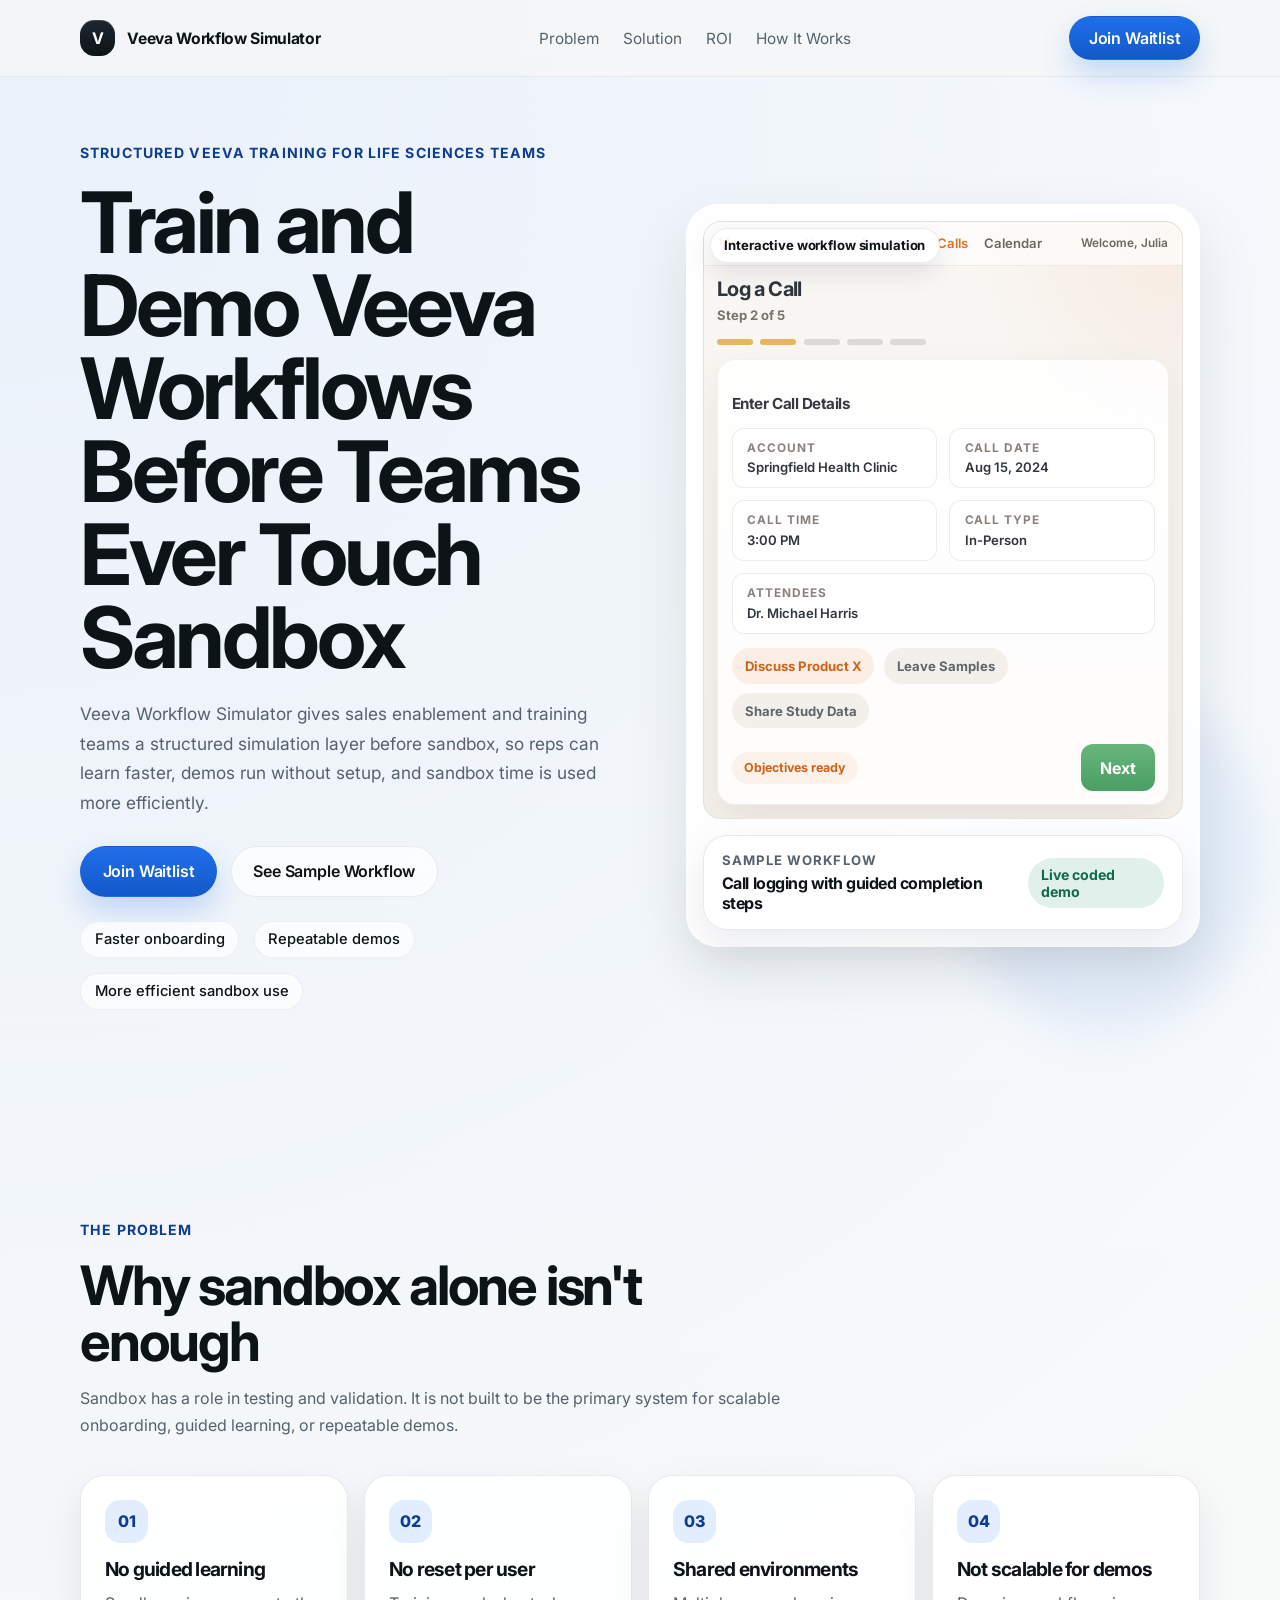
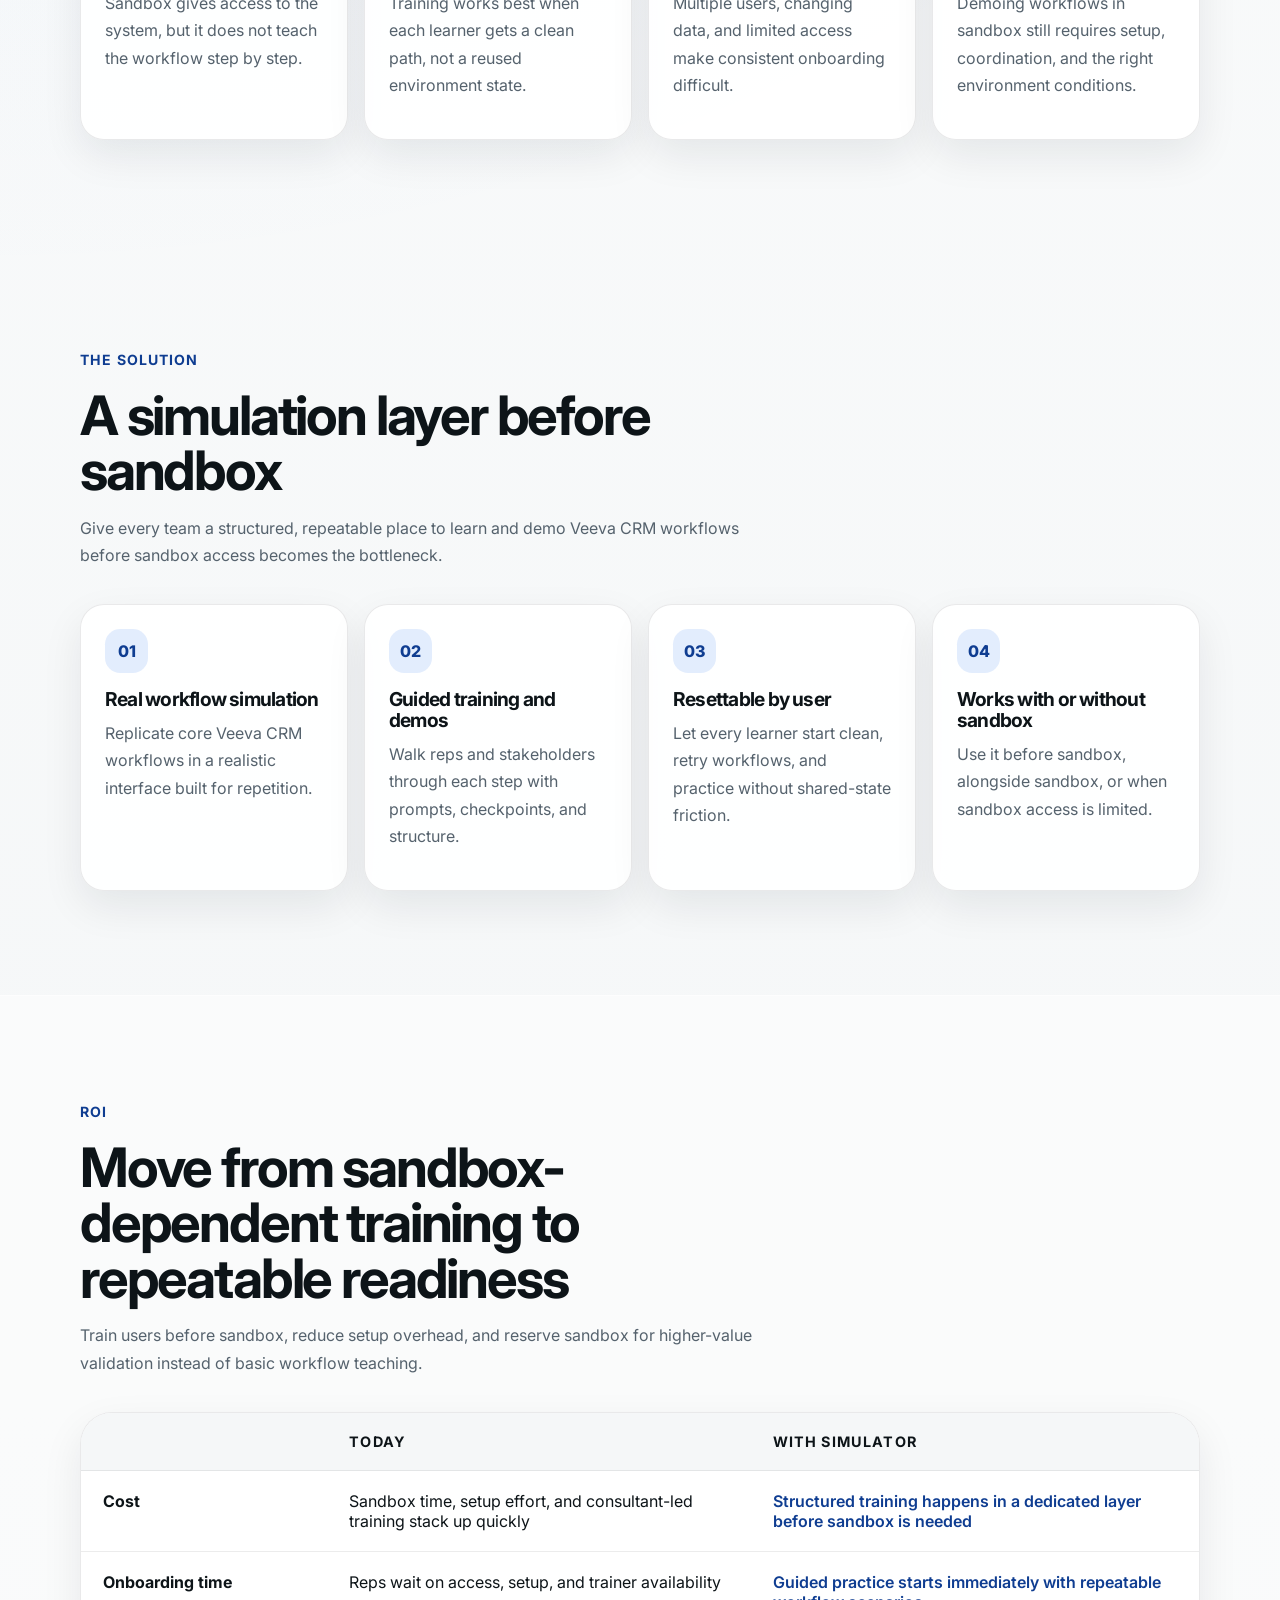
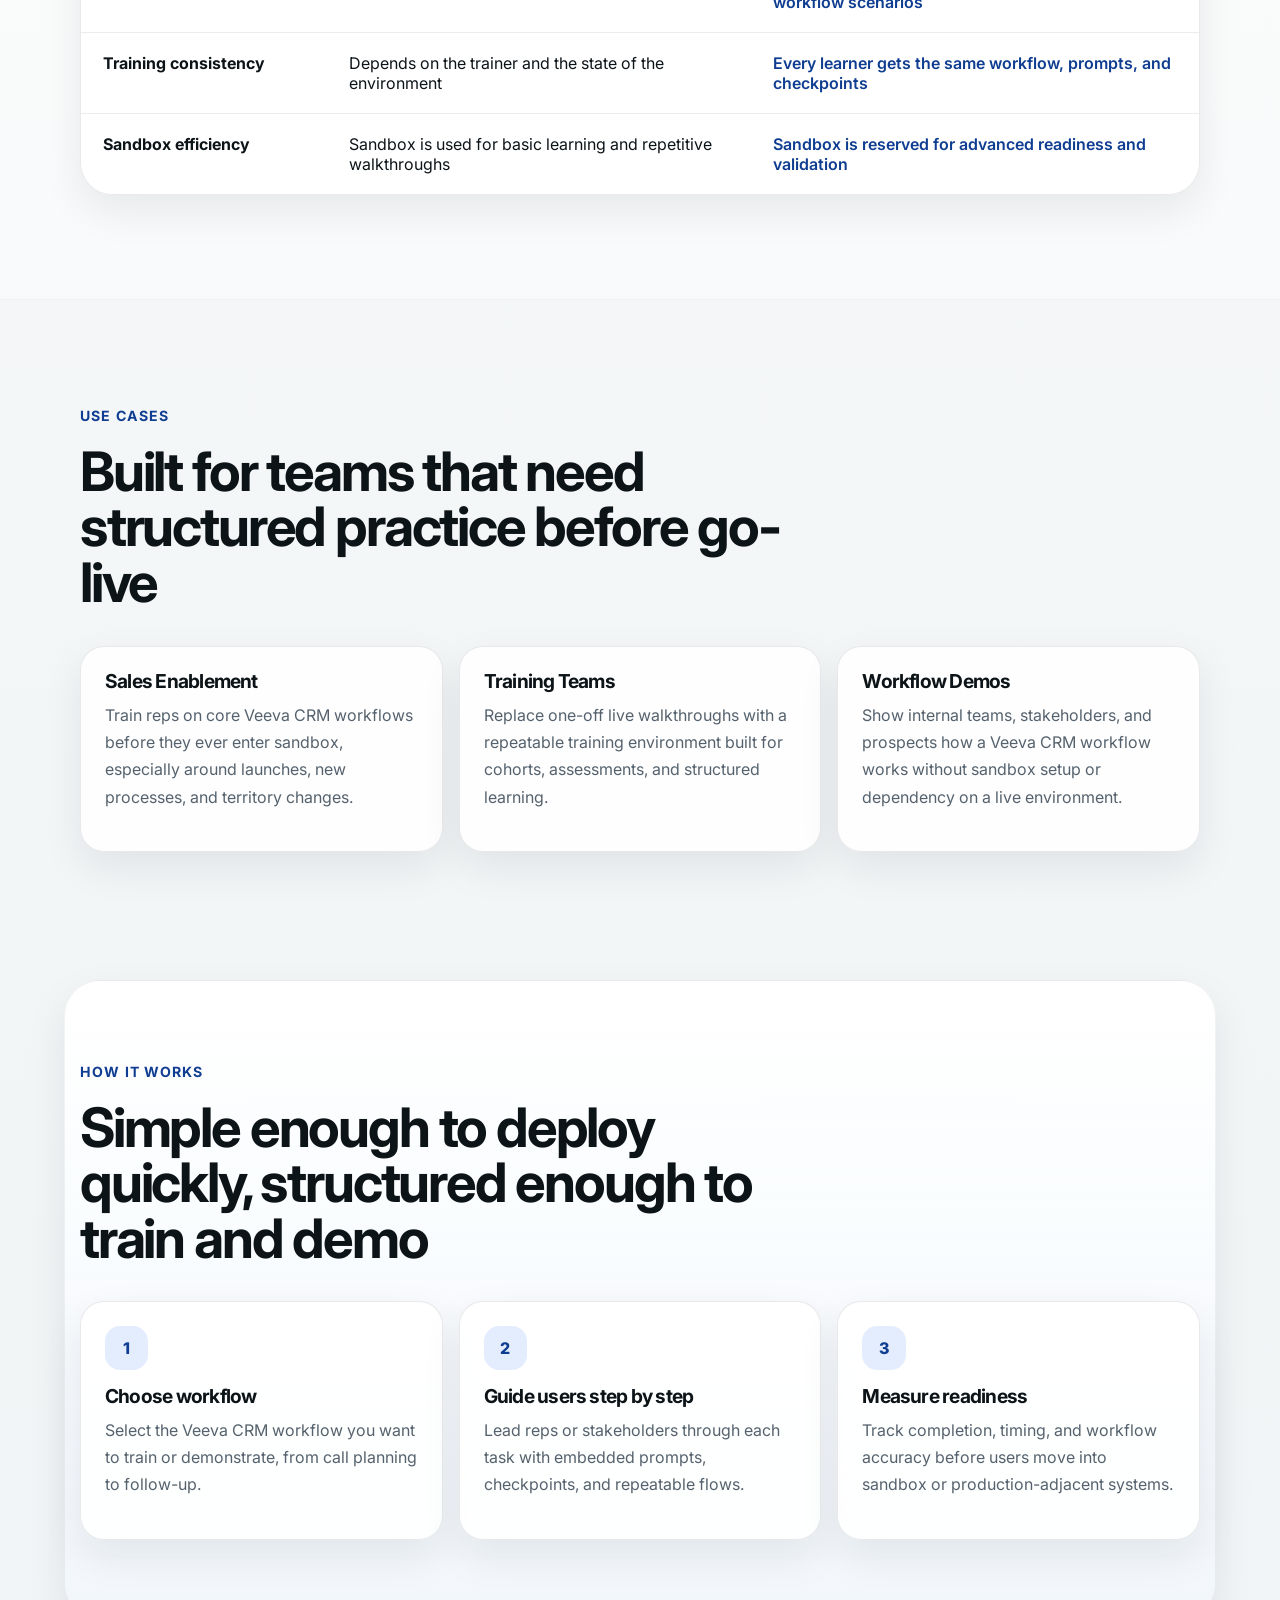
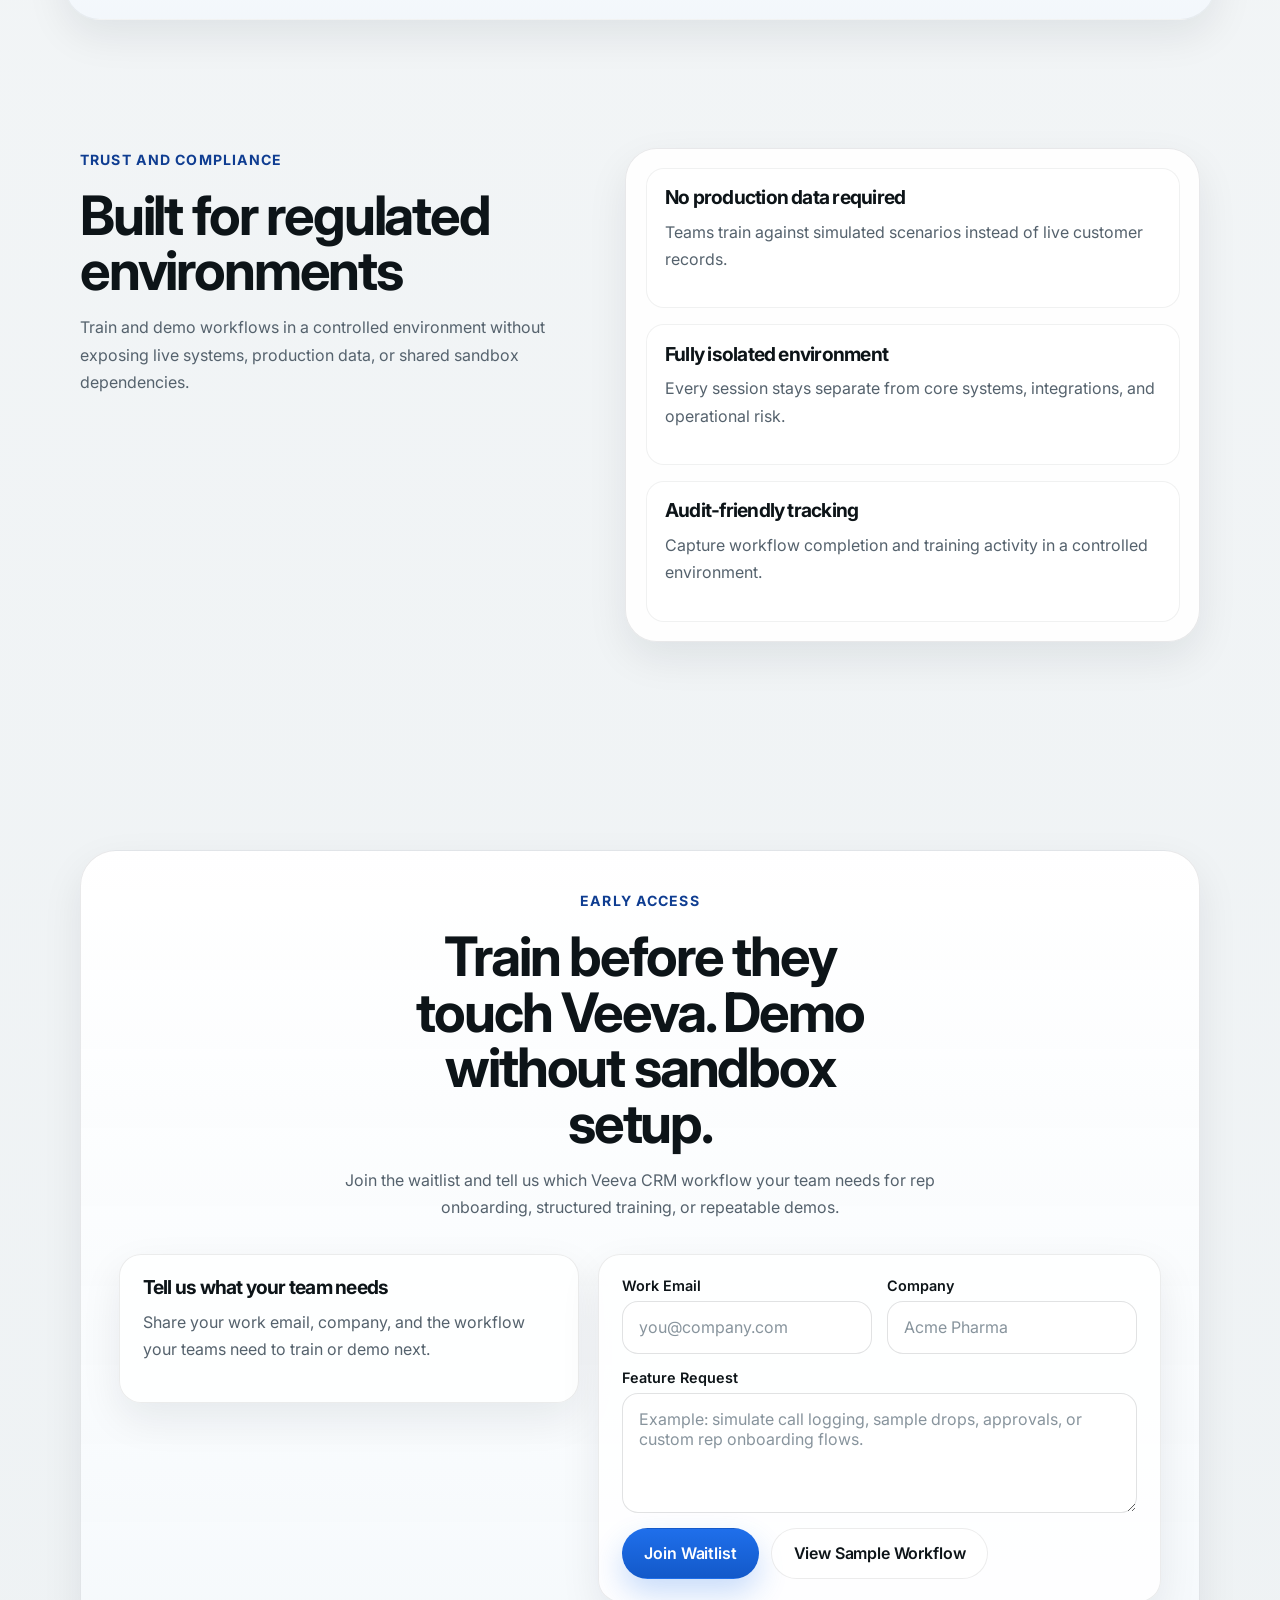
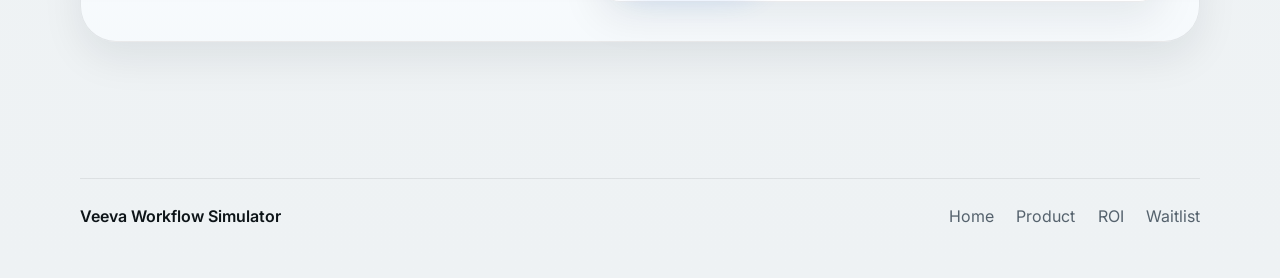
==== commit 29e22f11: "Remove dupicate sections" ====
--- a/index.html
+++ b/index.html
@@ -158,19 +158,38 @@
         </div>
       </section>
 
-      <section class="section section-muted" id="problem">
-        <div class="container narrow">
-          <p class="eyebrow">The problem</p>
-          <h2>Sandbox-based Veeva training is expensive, slow, and inconsistent</h2>
-          <div class="problem-panel">
-            <ul class="bullet-list">
-              <li>Sandbox environments are shared, limited, and difficult to scale across learners</li>
-              <li>Training depends on consultants, live sessions, and repeated manual walkthroughs</li>
-              <li>New reps take too long to become workflow-ready because learning is inconsistent</li>
-              <li>Demos require setup work and environment coordination before anyone can see the process</li>
-              <li>Resetting scenarios per user is difficult, which makes repetition and assessment harder</li>
-            </ul>
-            <p class="problem-statement">You're paying more and getting worse outcomes.</p>
+      <section class="section" id="sandbox-limitations">
+        <div class="container">
+          <div class="section-heading">
+            <p class="eyebrow">The Problem</p>
+            <h2>Why sandbox alone isn't enough</h2>
+            <p>
+              Sandbox has a role in testing and validation. It is not built to be the
+              primary system for scalable onboarding, guided learning, or repeatable demos.
+            </p>
+          </div>
+          <div class="feature-grid">
+            <article class="feature-card">
+              <div class="feature-icon">01</div>
+              <h3>No guided learning</h3>
+              <p>Sandbox gives access to the system, but it does not teach the workflow step by step.</p>
+            </article>
+            <article class="feature-card">
+              <div class="feature-icon">02</div>
+              <h3>No reset per user</h3>
+              <p>Training works best when each learner gets a clean path, not a reused environment state.</p>
+            </article>
+            <article class="feature-card">
+              <div class="feature-icon">03</div>
+              <h3>Shared environments</h3>
+              <p>Multiple users, changing data, and limited access make consistent onboarding difficult.</p>
+            </article>
+            <article class="feature-card">
+              <div class="feature-icon">04</div>
+              <h3>Not scalable for demos</h3>
+              <p>Demoing workflows in sandbox still requires setup, coordination, and the right environment conditions.
+              </p>
+            </article>
           </div>
         </div>
       </section>
@@ -210,41 +229,7 @@
         </div>
       </section>
 
-      <section class="section" id="sandbox-limitations">
-        <div class="container">
-          <div class="section-heading">
-            <p class="eyebrow">Objection handling</p>
-            <h2>Why sandbox alone isn't enough</h2>
-            <p>
-              Sandbox has a role in testing and validation. It is not built to be the
-              primary system for scalable onboarding, guided learning, or repeatable demos.
-            </p>
-          </div>
-          <div class="feature-grid">
-            <article class="feature-card">
-              <div class="feature-icon">01</div>
-              <h3>No guided learning</h3>
-              <p>Sandbox gives access to the system, but it does not teach the workflow step by step.</p>
-            </article>
-            <article class="feature-card">
-              <div class="feature-icon">02</div>
-              <h3>No reset per user</h3>
-              <p>Training works best when each learner gets a clean path, not a reused environment state.</p>
-            </article>
-            <article class="feature-card">
-              <div class="feature-icon">03</div>
-              <h3>Shared environments</h3>
-              <p>Multiple users, changing data, and limited access make consistent onboarding difficult.</p>
-            </article>
-            <article class="feature-card">
-              <div class="feature-icon">04</div>
-              <h3>Not scalable for demos</h3>
-              <p>Demoing workflows in sandbox still requires setup, coordination, and the right environment conditions.
-              </p>
-            </article>
-          </div>
-        </div>
-      </section>
+
 
       <section class="section section-muted" id="roi">
         <div class="container">
